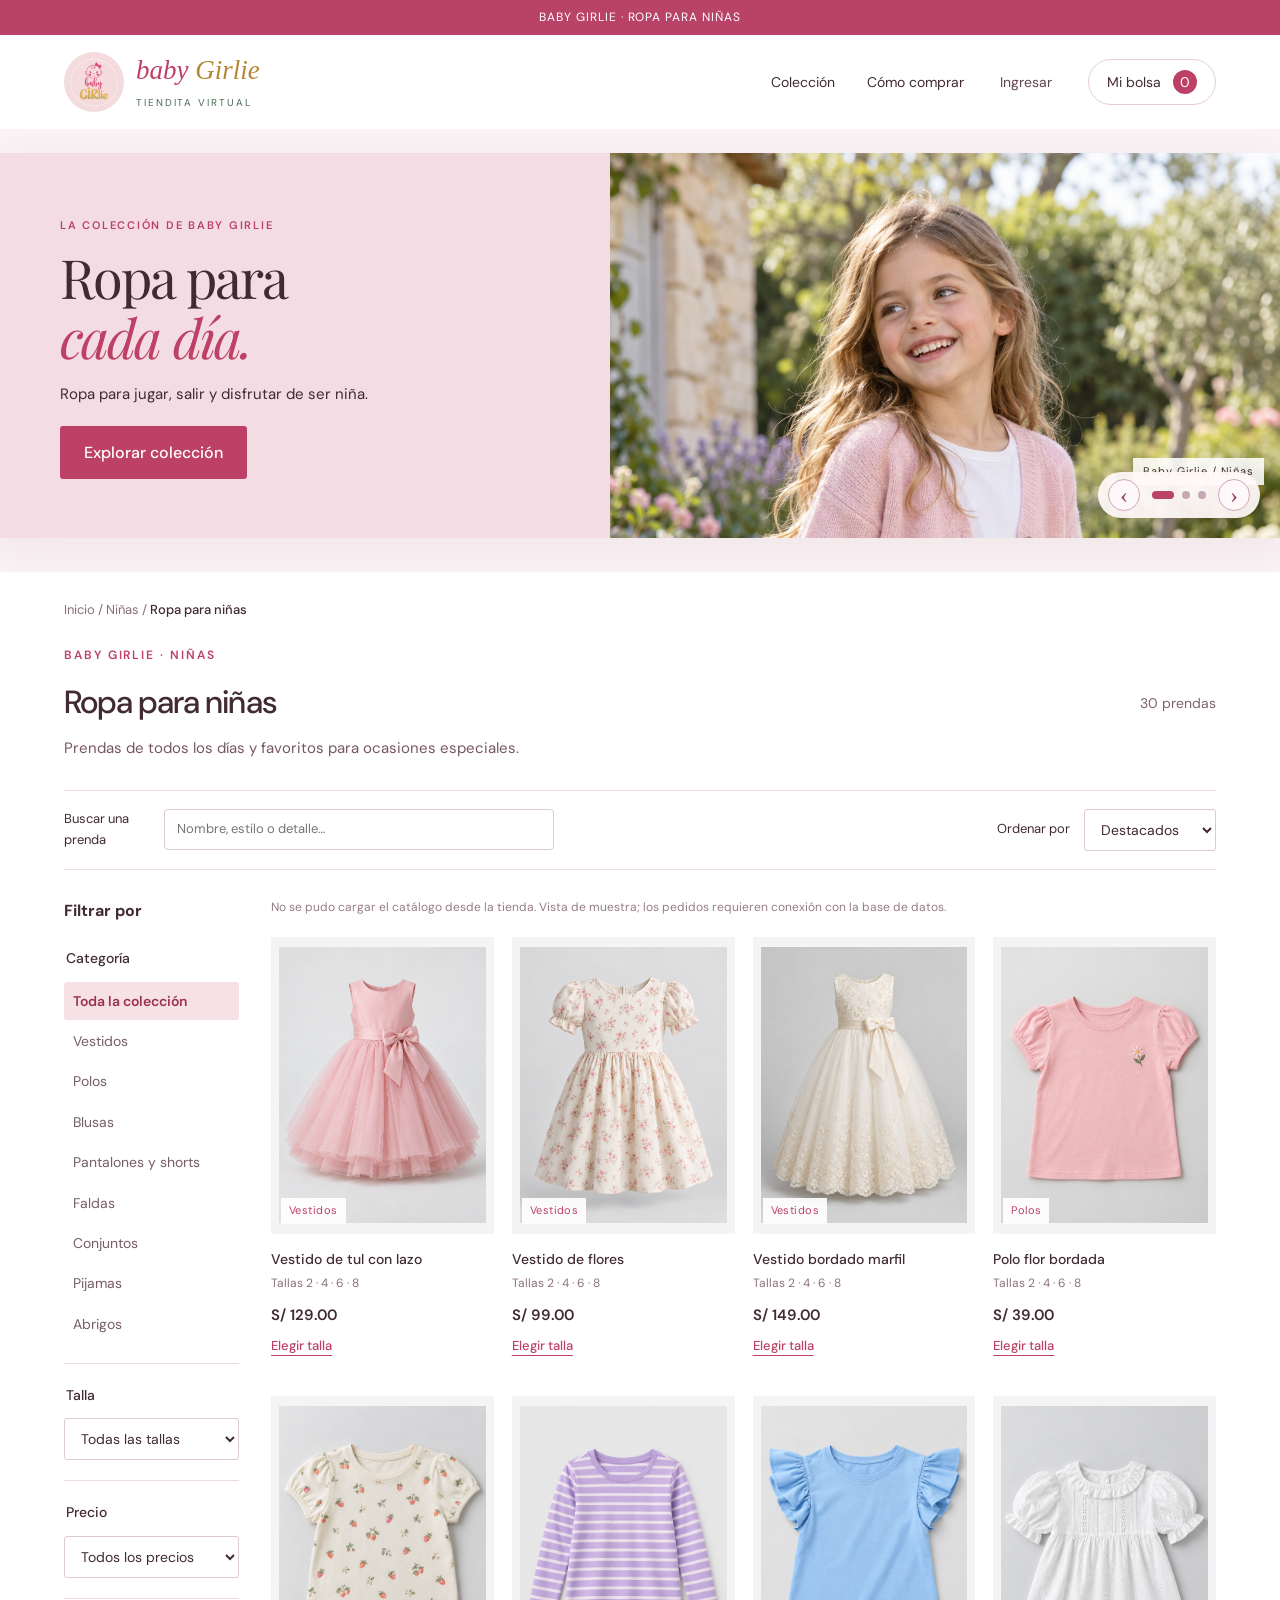
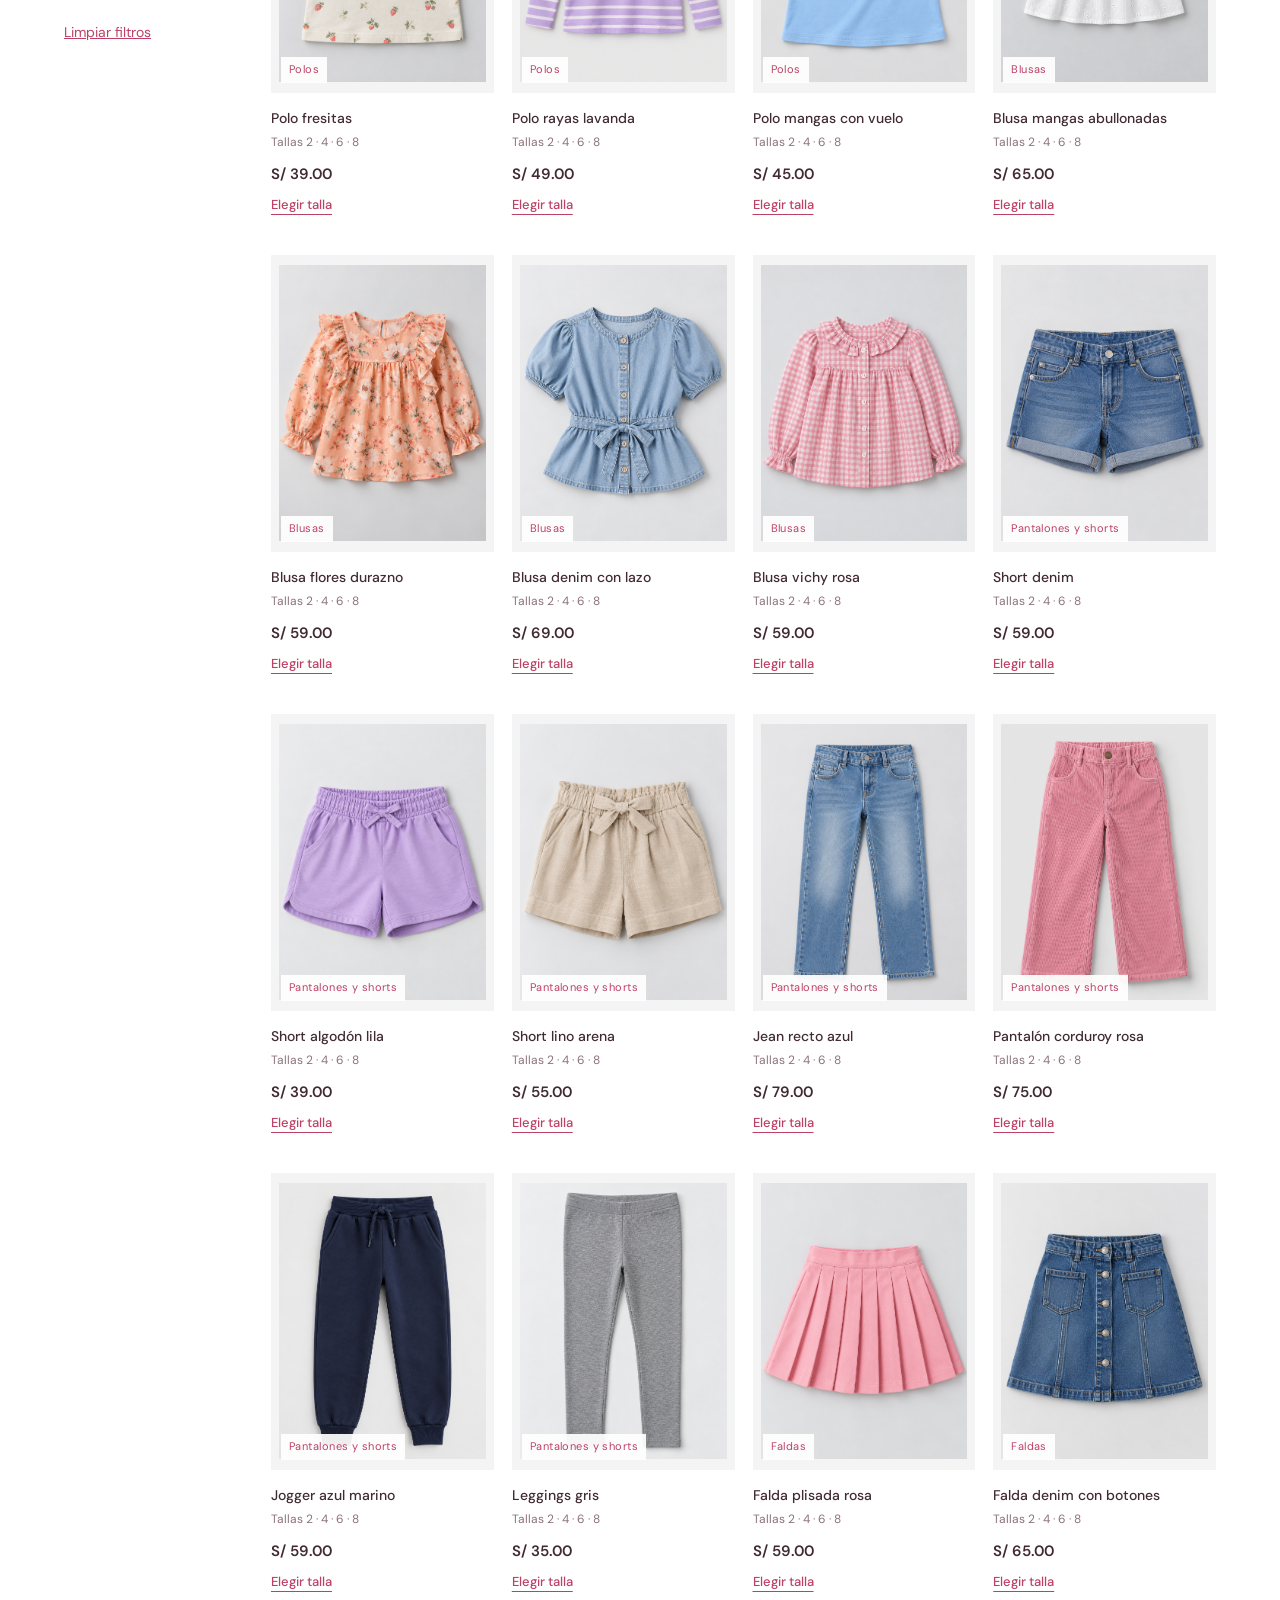
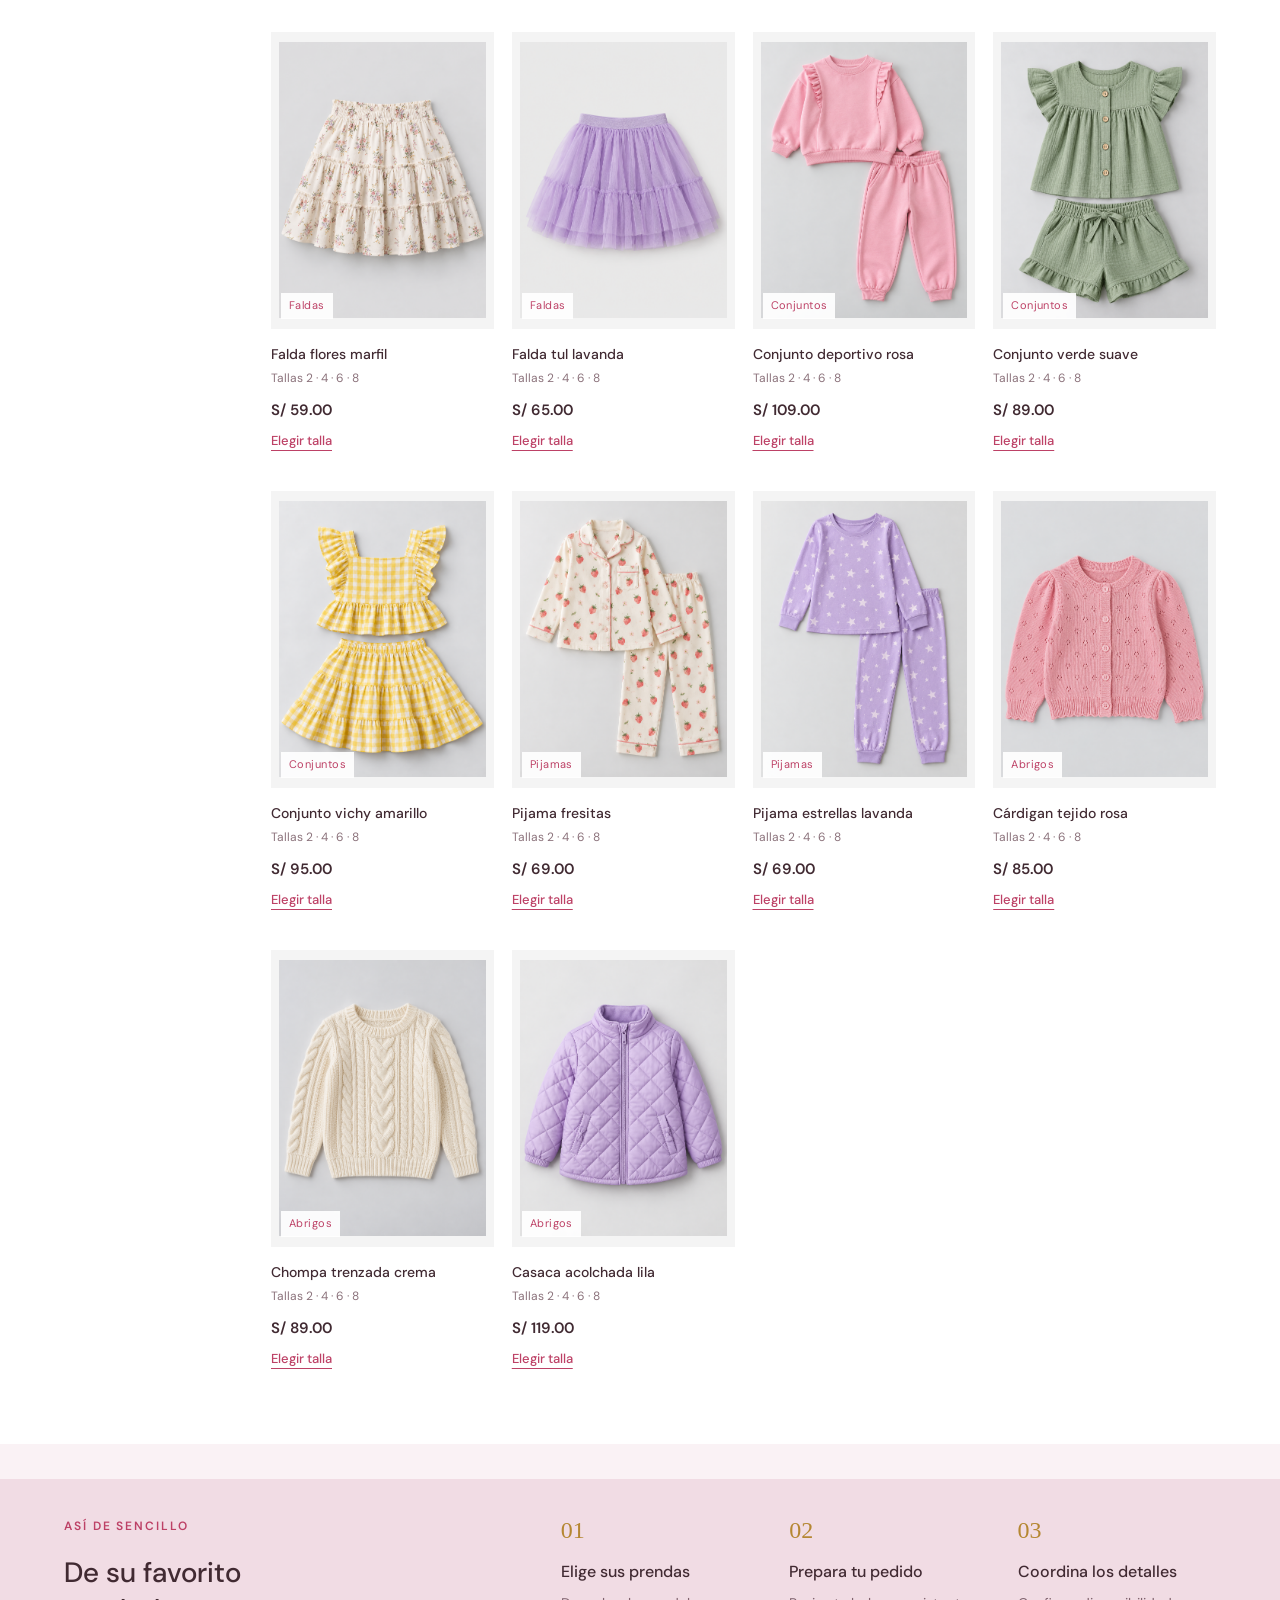
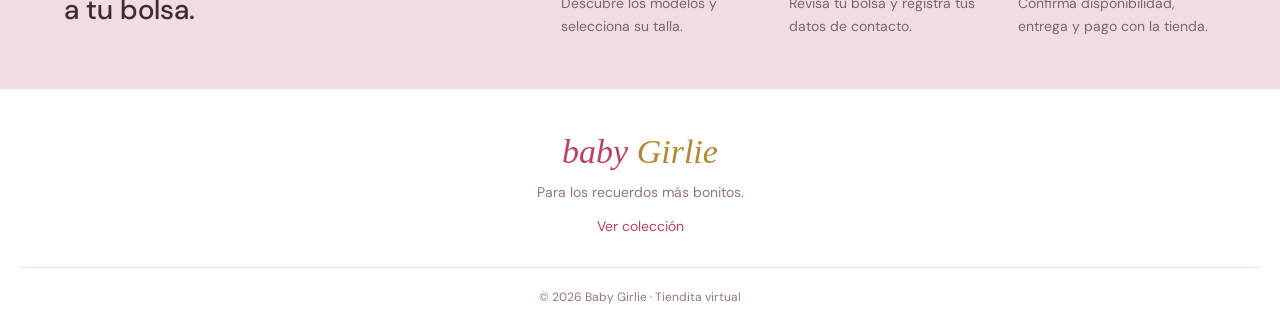
==== wwwroot/index.html @ b00f2d72 "Initial Baby Girlie storefront" ====
<!doctype html>
<html lang="es"><head><meta charset="UTF-8"><meta name="viewport" content="width=device-width, initial-scale=1"><title>Baby Girlie · Ropa y vestidos para niñas</title><meta name="description" content="Descubre el catálogo de ropa para niñas de Baby Girlie. Elige un modelo y talla y prepara tu pedido."><link rel="icon" href="data:image/svg+xml,%3Csvg xmlns='http://www.w3.org/2000/svg' viewBox='0 0 40 40'%3E%3Crect width='40' height='40' rx='20' fill='%23bd4166'/%3E%3Ctext x='20' y='29' text-anchor='middle' font-size='28' fill='white' font-family='Georgia'%3Eb%3C/text%3E%3C/svg%3E"><link rel="stylesheet" href="style.css"><link rel="stylesheet" href="catalog.css"><link rel="stylesheet" href="store.css"><link rel="stylesheet" href="banner-refresh.css"><link rel="stylesheet" href="account.css"></head>
<body><div class="announcement">BABY GIRLIE · ROPA PARA NIÑAS</div><header><a class="brand" href="#"><img src="assets/logo.jpeg" alt="Baby Girlie, tiendita virtual"><span>baby <b>Girlie</b><small>TIENDITA VIRTUAL</small></span></a><nav aria-label="Navegación principal"><a href="#catalogo">Colección</a><a href="#como">Cómo comprar</a><button class="account-button" id="account-button" type="button">Mi cuenta</button><button class="bag" onclick="openCart()">Mi bolsa <span id="count">0</span></button></nav></header>
<main><section class="shop-banner" aria-roledescription="carrusel" aria-label="Colección Baby Girlie"><div><p class="eyebrow" id="banner-eyebrow">LA COLECCIÓN DE BABY GIRLIE</p><h1 id="banner-title">Ropa para<br><em>cada día.</em></h1><p id="banner-description">Ropa para jugar, salir y disfrutar de ser niña.</p><a class="button" href="#catalogo">Explorar colección</a></div><div class="banner-visual"><img id="hero-image" src="assets/banner-girl.png" alt="Niña con cárdigan rosa y jean"><span class="banner-caption" id="banner-caption">Baby Girlie / Niñas</span></div><div class="banner-controls" aria-label="Controles del banner"><button id="banner-prev" type="button" aria-label="Imagen anterior">‹</button><div id="banner-dots" class="banner-dots" aria-label="Elegir imagen"></div><button id="banner-next" type="button" aria-label="Imagen siguiente">›</button></div></section><section id="catalogo" class="catalog"><p class="breadcrumb">Inicio / Niñas / <strong>Ropa para niñas</strong></p><div class="section-heading"><div><p class="eyebrow">BABY GIRLIE · NIÑAS</p><h2>Ropa para niñas</h2><p class="catalog-description">Prendas de todos los días y favoritos para ocasiones especiales.</p></div><span id="result-count"></span></div><div class="catalog-tools"><label class="search-field">Buscar una prenda<input id="catalog-search" type="search" placeholder="Nombre, estilo o detalle…"></label><label>Ordenar por<select id="catalog-sort"><option value="default">Destacados</option><option value="price-asc">Menor precio</option><option value="price-desc">Mayor precio</option><option value="name">Nombre A–Z</option></select></label></div><div class="shop-layout"><aside class="catalog-sidebar"><h3>Filtrar por</h3><fieldset><legend>Categoría</legend><div class="filters" aria-label="Filtrar ropa"><button class="active" data-filter="Todos">Toda la colección</button><button data-filter="Vestidos">Vestidos</button><button data-filter="Polos">Polos</button><button data-filter="Blusas">Blusas</button><button data-filter="Pantalones y shorts">Pantalones y shorts</button><button data-filter="Faldas">Faldas</button><button data-filter="Conjuntos">Conjuntos</button><button data-filter="Pijamas">Pijamas</button><button data-filter="Abrigos">Abrigos</button></div></fieldset><fieldset><legend>Talla</legend><select id="catalog-size" aria-label="Filtrar por talla"><option value="">Todas las tallas</option><option>2</option><option>4</option><option>6</option><option>8</option></select></fieldset><fieldset><legend>Precio</legend><select id="catalog-price" aria-label="Filtrar por precio"><option value="">Todos los precios</option><option value="100">Hasta S/ 100</option><option value="150">Hasta S/ 150</option></select></fieldset><button id="clear-filters" class="clear-filters">Limpiar filtros</button></aside><div><p class="sample-note">Colección de demostración · Fotos, precios y tallas referenciales.</p><div id="products" class="grid"></div></div></div></section><section id="como" class="how"><div><p class="eyebrow">ASÍ DE SENCILLO</p><h2>De su favorito<br>a tu bolsa.</h2></div><ol><li><span>01</span><div><h3>Elige sus prendas</h3><p>Descubre los modelos y selecciona su talla.</p></div></li><li><span>02</span><div><h3>Prepara tu pedido</h3><p>Revisa tu bolsa y registra tus datos de contacto.</p></div></li><li><span>03</span><div><h3>Coordina los detalles</h3><p>Confirma disponibilidad, entrega y pago con la tienda.</p></div></li></ol></section></main>
<footer><div class="footer-brand">baby <em>Girlie</em></div><p>Para los recuerdos más bonitos.</p><a href="#catalogo">Ver colección</a><small>© <span id="year"></span> Baby Girlie · Tiendita virtual</small></footer>
<dialog id="detail"><button class="close" aria-label="Cerrar detalle" onclick="document.getElementById('detail').close()">×</button><div id="detail-content"></div></dialog>
<dialog id="cart"><button class="close" aria-label="Cerrar bolsa" onclick="document.getElementById('cart').close()">×</button><p class="eyebrow">TUS FAVORITOS</p><h2>Mi bolsa</h2><div id="cart-items"></div><div id="checkout"><div class="total"><span>Subtotal</span><strong id="total"></strong></div><p class="muted">Entrega y disponibilidad por confirmar. Productos de muestra.</p><form id="order-form"><label>Tu nombre<input name="name" required maxlength="80" autocomplete="name"></label><label>WhatsApp de contacto<input name="phone" type="tel" required maxlength="25" autocomplete="tel"></label><label>Ciudad o distrito<input name="city" required maxlength="100" autocomplete="address-level2"></label><label>Notas para tu pedido <span class="muted">(opcional)</span><textarea name="notes" rows="2" maxlength="400"></textarea></label><button class="button full" type="submit" id="order-button">Registrar pedido</button></form><p class="payment-note">Pago con tarjeta: próximamente, cuando la tienda habilite su pasarela.</p><div id="order-result" hidden><h3>Resumen de tu pedido</h3><p id="order-status"></p><textarea id="order-text" readonly rows="8" aria-label="Resumen del pedido"></textarea><button class="outline full" id="copy-order">Copiar pedido</button><a id="whatsapp-link" class="button full" target="_blank" rel="noopener" hidden>Enviar por WhatsApp</a></div></div></dialog><dialog id="account" aria-labelledby="account-title"><button class="close" aria-label="Cerrar cuenta" onclick="document.getElementById('account').close()">×</button><p class="eyebrow">BABY GIRLIE</p><h2 id="account-title">Mi cuenta</h2><div id="account-guest"><div class="account-tabs"><button id="login-tab" class="active" type="button">Iniciar sesión</button><button id="register-tab" type="button">Crear cuenta</button></div><form id="account-form"><label>Correo electrónico<input name="email" type="email" required autocomplete="email" maxlength="256" placeholder="tu@correo.com"></label><label>Contraseña<input id="account-password" name="password" type="password" required minlength="8" maxlength="128" autocomplete="current-password"></label><p id="password-tip" class="muted" hidden>Usa al menos 8 caracteres.</p><p id="account-error" class="form-error" role="alert" hidden></p><button id="account-submit" class="button full" type="submit">Iniciar sesión</button></form><p class="muted">Puedes registrarte con Gmail o cualquier correo electrónico.</p></div><div id="account-signed" hidden><p>Sesión iniciada con <strong id="account-email"></strong></p><h3>Mis pedidos</h3><div id="my-orders"></div><button id="logout-button" class="outline full" type="button">Cerrar sesión</button></div></dialog><div id="toast" role="status"></div><script src="app.js"></script></body></html>
---- wwwroot/style.css ----
@import url('https://fonts.googleapis.com/css2?family=DM+Sans:wght@400;500;600;700&family=Playfair+Display:ital,wght@0,400;0,500;0,600;1,400;1,500&display=swap');
:root{--pink:#bd4166;--blush:#f6e2e6;--ink:#412a32;--gold:#b58732;--green:#496a54}*{box-sizing:border-box}html{scroll-behavior:smooth;scroll-padding-top:24px}body{margin:0;color:var(--ink);background:#fffdfd;font:16px/1.6 'DM Sans',sans-serif}button,input,textarea{font:inherit}button,a{touch-action:manipulation}a{color:inherit;text-decoration:none}button{cursor:pointer}button:focus-visible,a:focus-visible{outline:3px solid var(--gold);outline-offset:4px}.announcement{background:var(--pink);color:white;text-align:center;padding:8px;font-size:14px;letter-spacing:.05em}header{max-width:1320px;margin:auto;padding:22px 5%;display:flex;justify-content:space-between;align-items:center}.brand{display:flex;align-items:center;gap:12px;line-height:1}.brand img{width:66px;height:66px;border-radius:50%}.brand span{font:italic 27px Georgia;color:var(--pink)}.brand b{font-weight:400;color:var(--gold)}.brand small{display:block;font:10px 'DM Sans';letter-spacing:.19em;color:var(--green);margin-top:10px}nav{display:flex;align-items:center;gap:32px;font-size:14px}.bag{border:1px solid #e6ced5;background:transparent;border-radius:30px;padding:10px 18px;color:var(--ink)}.bag span{display:inline-grid;place-items:center;background:var(--pink);color:white;border-radius:50%;width:24px;height:24px;margin-left:8px}.hero{max-width:1320px;margin:0 auto;display:grid;grid-template-columns:1fr 1fr;padding:10px 5% 60px;gap:28px}.hero-copy{background:var(--blush);padding:60px 9%;display:flex;flex-direction:column;justify-content:center;border-radius:3px}.eyebrow{font-size:12px;letter-spacing:.16em;font-weight:600;color:var(--pink);margin:0 0 18px}h1,h2,h3,p{margin-top:0}h1,h2{font-family:'Playfair Display',Georgia,serif;font-weight:400}h1{font-size:clamp(42px,4.7vw,68px);line-height:1.12;letter-spacing:-.035em;margin-bottom:24px}h1 em{color:var(--pink);font-weight:400}.hero-copy>p:not(.eyebrow){max-width:310px;color:#765a65;font-size:16px}.button{border:0;background:var(--pink);color:white;display:inline-block;padding:14px 24px;text-align:center;border-radius:3px;font-weight:500}.hero-copy .button{align-self:flex-start;margin-top:12px}.button:hover{background:#a63355}.hero-note{font-size:12px;color:#7a5c62;margin-top:44px}.hero-note span{color:var(--gold);font-size:19px;padding-right:8px}.hero-photo{position:relative;min-height:520px;overflow:hidden;background:#f3edef;border-radius:3px}.hero-photo>img{width:100%;height:100%;object-fit:cover;position:absolute}.hero-photo:after{content:'';position:absolute;inset:40% 0 0;background:linear-gradient(transparent,#30192470);pointer-events:none}.photo-label{position:absolute;bottom:38px;left:36px;font:30px/1.3 'Playfair Display',Georgia;color:white;z-index:1}.collection-tag{position:absolute;top:20px;right:20px;background:#fffffff0;padding:8px 12px;font-size:11px;letter-spacing:.1em}.catalog{max-width:1320px;padding:20px 5% 70px;margin:auto}.section-heading{display:flex;justify-content:space-between;align-items:end;margin-bottom:30px}h2{font-size:40px;line-height:1.2;margin-bottom:0}.section-heading>p{color:#91767f;font-size:14px;text-align:right;margin-bottom:4px}.catalog-bar{display:flex;justify-content:space-between;align-items:center;border-top:1px solid #ecdde2;padding:22px 0 12px}.filters{display:flex;gap:8px;flex-wrap:wrap}.filters button{border:1px solid #ead9df;background:transparent;color:#775e67;border-radius:30px;padding:8px 18px;font-size:14px}.filters .active{background:var(--ink);border-color:var(--ink);color:white}#result-count{font-size:13px;color:#91767f}.sample-note{font-size:12px;color:#836d74;margin-bottom:22px}.grid{display:grid;grid-template-columns:repeat(3,1fr);gap:25px}.product-image{display:block;border:0;padding:0;width:100%;height:360px;position:relative;background:#f2eaed;overflow:hidden}.product-image img{width:100%;height:100%;object-fit:cover;transition:transform .5s}.product-image:hover img{transform:scale(1.045)}.badge{position:absolute;top:15px;left:15px;background:#fffdfdf0;padding:5px 10px;font-size:11px;letter-spacing:.04em}.product-info{display:flex;justify-content:space-between;gap:10px;padding-top:15px}.product-info h3{font:22px 'Playfair Display',Georgia;margin-bottom:5px}.product-info p{font-size:13px;color:#8b727b;margin-bottom:0}.price{white-space:nowrap;font-size:15px;padding-top:4px}.view{padding:9px 0;border:0;background:transparent;color:var(--pink);font-size:14px;text-decoration:underline;text-underline-offset:5px}.how{background:#f9eef1;display:grid;grid-template-columns:1fr 1.5fr;gap:60px;padding:60px max(5%,calc((100vw - 1188px)/2));}.how ol{list-style:none;padding:0;margin:0;display:flex;gap:30px}.how li{flex:1}.how li>span{color:var(--gold);font:24px Georgia;display:block;margin-bottom:15px}.how h3{font-size:16px;font-weight:500;margin-bottom:8px}.how p:not(.eyebrow){font-size:14px;color:#80636e}footer{text-align:center;padding:44px 20px 24px}.footer-brand{font:italic 34px Georgia;color:var(--pink)}.footer-brand em{color:var(--gold)}footer p{font-size:14px;color:#91767f;margin:10px}footer a{font-size:14px;color:var(--pink)}footer small{display:block;border-top:1px solid #eee0e4;padding-top:20px;margin-top:28px;font-size:12px;color:#91767f}dialog{border:0;border-radius:8px;color:var(--ink);padding:32px;width:min(640px,calc(100% - 24px));max-height:90vh;overflow:auto;box-shadow:0 20px 90px #412a3230}dialog::backdrop{background:#321c2880}.close{position:absolute;right:13px;top:10px;border:0;background:#fff;font-size:28px;color:var(--ink);width:40px;height:40px;border-radius:50%;z-index:1}#detail-content{display:grid;grid-template-columns:1fr 1fr;gap:25px;align-items:center}#detail-content img{width:100%;height:340px;object-fit:cover}#detail h2{font-size:30px;margin-bottom:15px}.size-options{display:flex;gap:8px;flex-wrap:wrap;margin:12px 0 22px}.size-options label{cursor:pointer}.size-options input{position:absolute;opacity:0}.size-options span{display:block;padding:8px 12px;border:1px solid #dcc5ce;border-radius:3px}.size-options input:checked+span{background:var(--pink);color:white}.size-options input:focus-visible+span{outline:3px solid var(--gold)}.full{width:100%;margin-top:12px}.muted{font-size:13px;color:#8b717b}.total{display:flex;justify-content:space-between;border-top:1px solid #e7d7dd;padding-top:18px;margin-top:22px}#order-form>label{display:block;font-size:14px;margin-top:14px}input,textarea{border:1px solid #ddc9d1;border-radius:4px;width:100%;padding:10px;background:white;color:var(--ink)}textarea{resize:vertical}.payment-note{padding:12px;background:#faf2f5;font-size:13px;color:#80636e}.cart-row{display:flex;gap:15px;padding:18px 0;border-bottom:1px solid #eee0e4;align-items:center}.cart-row img{width:65px;height:85px;object-fit:cover}.cart-row div{flex:1}.cart-row h3{font-size:16px;margin:0}.cart-row p{font-size:13px;margin:3px 0}.cart-row button{border:1px solid #ddc9d1;background:white;border-radius:3px;padding:4px 10px;color:var(--ink)}.remove{font-size:12px!important;margin-left:10px;border:0!important;text-decoration:underline}.outline{border:1px solid var(--pink);background:white;color:var(--pink);padding:12px;border-radius:3px}#toast{position:fixed;bottom:25px;left:50%;transform:translateX(-50%);background:var(--ink);color:white;padding:12px 22px;border-radius:4px;z-index:10;opacity:0;pointer-events:none;transition:opacity .2s}#toast.visible{opacity:1}[hidden]{display:none!important}
@media(max-width:850px){.hero{gap:16px}.hero-copy{padding:40px 8%}.hero-photo{min-height:440px}.grid{gap:16px}.product-image{height:280px}.how{gap:35px}.how ol{flex-direction:column;gap:16px}.how li{display:flex;gap:20px}.photo-label{font-size:25px;left:24px}.hero-note{margin-top:24px}}@media(max-width:600px){header{padding:16px 5%}.brand img{width:48px;height:48px}.brand span{font-size:23px}.brand small{font-size:8px}.announcement{font-size:12px}nav{gap:10px}nav>a{display:none}.bag{font-size:13px;padding:8px 12px}.hero{grid-template-columns:1fr;padding-bottom:35px;gap:12px}.hero-copy{padding:35px 8%}.hero-copy .eyebrow{font-size:10px}h1{font-size:46px}.hero-note{margin-top:20px}.hero-photo{min-height:390px}.section-heading>p{display:none}h2{font-size:32px}.catalog{padding-bottom:40px}.catalog-bar{align-items:start}#result-count{display:none}.filters button{padding:7px 13px}.grid{grid-template-columns:repeat(2,1fr);gap:22px 14px}.product-image{height:245px}.product-info{display:block}.product-info h3{font-size:20px}.price{display:block;padding-top:7px}.how{grid-template-columns:1fr;gap:25px;padding:35px 6%}.how h2 br{display:none}#detail-content{grid-template-columns:1fr}#detail-content img{height:280px}dialog{padding:24px}.eyebrow{font-size:11px}}@media(prefers-reduced-motion:reduce){html{scroll-behavior:auto}*{transition:none!important}}
---- wwwroot/catalog.css ----
.shop-banner{max-width:1188px;margin:8px auto 28px;display:grid;grid-template-columns:1.3fr 1fr;background:#f6e2e6;position:relative;overflow:hidden;height:330px}.shop-banner>div{padding:40px 55px;z-index:1}.shop-banner h1{font-size:48px;margin-bottom:14px}.shop-banner p:not(.eyebrow){font-size:15px;max-width:340px;margin-bottom:20px}.shop-banner .eyebrow{font-size:11px;margin-bottom:12px}.shop-banner img{width:100%;height:330px;object-fit:cover;object-position:center 38%}.banner-caption{position:absolute;right:20px;bottom:14px;color:white;background:#412a32bb;padding:5px 10px;font-size:12px}.breadcrumb{font-size:13px;color:#896e79;margin-bottom:25px}.breadcrumb strong{font-weight:500;color:var(--ink)}.catalog{padding-top:0}.catalog-description{margin:14px 0 0;color:#816571;font-size:15px}.section-heading{align-items:center}.section-heading #result-count{display:block;font-size:14px;color:#80636e}.catalog-tools{border-block:1px solid #eadce1;display:flex;justify-content:space-between;gap:25px;padding:18px 0;margin-bottom:28px}.catalog-tools label{font-size:13px;display:flex;align-items:center;gap:14px}.search-field{flex:1;max-width:490px}.search-field input{padding:9px 12px}.catalog-tools select,.catalog-sidebar select{padding:10px 12px;font:14px 'DM Sans',sans-serif;border:1px solid #ddc9d1;background:white;color:var(--ink);border-radius:3px}.shop-layout{display:grid;grid-template-columns:190px 1fr;gap:35px}.catalog-sidebar h3{font-size:16px;margin:0 0 24px}.catalog-sidebar fieldset{border:0;border-bottom:1px solid #eadce1;margin:0 0 20px;padding:0 0 20px}.catalog-sidebar legend{font-size:14px;font-weight:600;margin-bottom:12px}.catalog-sidebar .filters{flex-direction:column;gap:2px}.catalog-sidebar .filters button{border:0;border-radius:3px;text-align:left;font-size:14px;padding:8px 10px}.catalog-sidebar .filters .active{background:#f6e2e6;color:#9c3153;font-weight:600}.catalog-sidebar select{width:100%}.clear-filters{background:none;border:0;padding:0;text-decoration:underline;color:var(--pink);font-size:14px}.grid{gap:25px 18px}.product-image{height:330px;background:#f7f4f5}.product-info{display:block}.product-info h3{font:500 16px 'DM Sans',sans-serif;margin-bottom:4px}.product-info .price{display:block;font-size:16px;font-weight:600;margin-top:6px}.badge{color:var(--pink);font-size:12px}.view{font-weight:500}.sample-note{font-size:12px;margin-bottom:18px}.catalog-empty{grid-column:1/-1;padding:50px 20px;background:#faf3f6;text-align:center}.how{padding-top:38px;padding-bottom:38px}.how h2{font-size:32px}.brand img{width:60px;height:60px}
@media(max-width:1000px){.shop-banner{margin-inline:5%;height:310px}.shop-banner>div{padding:32px}.shop-banner img{height:310px}.shop-banner h1{font-size:42px}.shop-layout{grid-template-columns:155px 1fr;gap:20px}.product-image{height:275px}.grid{grid-template-columns:repeat(2,1fr)}}@media(max-width:600px){.shop-banner{grid-template-columns:1.15fr 1fr;height:270px;margin-top:0;margin-bottom:24px}.shop-banner>div{padding:23px 18px}.shop-banner h1{font-size:31px;line-height:1.15}.shop-banner .eyebrow{font-size:9px;letter-spacing:.08em}.shop-banner p:not(.eyebrow){font-size:13px;line-height:1.4}.shop-banner img{height:270px;object-position:48% center}.shop-banner .button{font-size:13px;padding:10px 14px}.banner-caption{display:none}.catalog-description{font-size:14px}.section-heading h2{font-size:30px}.section-heading #result-count{font-size:12px;white-space:nowrap}.catalog-tools{flex-direction:column;gap:12px}.catalog-tools label{justify-content:space-between}.catalog-tools select{flex:1;max-width:230px}.search-field{max-width:none}.search-field input{width:68%}.shop-layout{grid-template-columns:1fr;gap:15px}.catalog-sidebar{display:grid;grid-template-columns:1fr 1fr;gap:10px}.catalog-sidebar h3{display:none}.catalog-sidebar fieldset{padding-bottom:12px;margin-bottom:0}.catalog-sidebar fieldset:first-of-type{grid-column:1/-1}.catalog-sidebar .filters{flex-direction:row;gap:4px;flex-wrap:wrap}.catalog-sidebar .filters button{padding:7px 10px;font-size:13px}.catalog-sidebar legend{margin-bottom:5px}.clear-filters{grid-column:1/-1;text-align:left;margin:3px 0 8px}.product-image{height:260px}.product-info h3{font-size:15px}.how h2{font-size:28px}}@media(max-width:360px){.shop-banner h1{font-size:27px}.product-image{height:210px}}

/* Product-only photography */
.product-image img{object-fit:contain;padding:14px;background:#f4f4f4}.shop-banner img{object-fit:contain;padding:18px;background:#f4f4f4}#detail-content img{object-fit:contain;background:#f4f4f4;padding:12px}
---- wwwroot/store.css ----
.category-nav{display:flex;justify-content:center;gap:30px;border-block:1px solid #f0e2e7;padding:13px 5%;font-size:14px;background:white}.category-nav a:hover{color:var(--pink)}header{padding-block:17px}.announcement{font-size:12px;letter-spacing:.08em}.shop-banner{height:385px;margin-top:25px;margin-bottom:40px;grid-template-columns:1fr 1.1fr;background:#f9e9ed}.shop-banner>div{padding:64px 60px}.shop-banner h1{font-size:54px;line-height:1.12}.shop-banner img{height:385px;object-fit:cover;padding:0;background:#eee;object-position:center 40%}.banner-caption{background:#ffffffde;color:var(--ink);font-size:11px;letter-spacing:.08em}.catalog{max-width:1450px;padding-inline:5%}.shop-layout{grid-template-columns:175px 1fr;gap:32px}.grid{grid-template-columns:repeat(4,minmax(0,1fr));gap:30px 18px}.product-image{height:auto;aspect-ratio:3/4;background:#f4f4f4}.product-image img{padding:8px}.badge{position:absolute;top:auto;bottom:10px;left:10px;background:#ffffffeb;padding:4px 8px;font-size:11px}.product-info h3{font-size:14px;line-height:1.5;font-weight:500}.product-info p{font-size:12px}.product-info .price{font-size:15px;font-weight:600;margin-top:6px}.view{font-size:13px}.section-heading h2{font-family:'DM Sans',sans-serif;font-size:32px;font-weight:500;letter-spacing:-.03em}.catalog-description{max-width:520px}.catalog-sidebar .filters button{padding:8px 9px}.sample-note{margin-bottom:20px;color:#957d87}.how h2{font:500 28px 'DM Sans',sans-serif}.how{margin-top:10px;background:#fbf2f5}.catalog-sidebar legend{font-weight:500}
@media(min-width:1500px){.shop-banner{max-width:1305px}.product-image img{padding:12px}}@media(max-width:1100px){.grid{grid-template-columns:repeat(3,minmax(0,1fr))}.category-nav{gap:20px}.shop-banner>div{padding:50px 35px}.shop-banner h1{font-size:48px}}@media(max-width:800px){.grid{grid-template-columns:repeat(2,minmax(0,1fr))}.category-nav{justify-content:flex-start;overflow-x:auto;white-space:nowrap;gap:22px;font-size:13px}.shop-banner{height:325px}.shop-banner img{height:325px}.shop-banner>div{padding:40px 28px}.shop-banner h1{font-size:40px}}@media(max-width:600px){.shop-banner{height:305px;margin-top:16px;margin-bottom:28px;grid-template-columns:1fr 1fr}.shop-banner img{height:305px;object-position:52% center}.shop-banner>div{padding:35px 18px}.shop-banner h1{font-size:33px}.shop-banner p:not(.eyebrow){font-size:13px}.shop-layout{grid-template-columns:1fr;gap:18px}.catalog-sidebar fieldset:first-of-type{border-bottom:0}.catalog-sidebar .filters{flex-direction:row;flex-wrap:nowrap;overflow-x:auto;padding-bottom:6px}.catalog-sidebar .filters button{white-space:nowrap;border:1px solid #ecdce2;font-size:12px}.catalog-sidebar .filters .active{border-color:#d9b1c0}.grid{gap:25px 13px}.product-info h3{font-size:14px}.product-info .price{font-size:14px}.section-heading h2{font-size:27px}.category-nav{padding-block:10px}.badge{font-size:10px;bottom:7px;left:7px}.catalog-sidebar h3{display:none}.catalog-description{font-size:14px}.how{margin-top:0}}

.shop-banner img{object-position:center top}@media(max-width:600px){.shop-banner img{object-position:center top}}
---- wwwroot/banner-refresh.css ----
body{background:#faf2f5}header{background:#fff;max-width:none;padding-inline:max(5%,calc((100vw - 1290px)/2))}.announcement{background:#b94368;color:#fff}.shop-banner{max-width:1305px;margin:24px auto 34px;background:#f3dce4;box-shadow:0 12px 38px #6e2e4410;position:relative;grid-template-columns:1fr 1.1fr}.shop-banner>div:first-child{position:relative;z-index:1;padding-bottom:76px}.shop-banner>.banner-visual{padding:0;height:100%;min-height:385px;position:relative;overflow:hidden}.shop-banner .banner-visual img{width:100%;height:100%;min-height:385px;display:block;object-fit:cover;object-position:center top;transition:opacity .24s ease;opacity:1}.shop-banner .banner-visual img.is-changing{opacity:.18}.shop-banner>.banner-controls{padding:0;position:absolute;right:20px;left:auto;bottom:20px;display:flex;gap:12px;align-items:center;z-index:2;background:#fff9f9ee;border-radius:30px;padding:7px 10px}.banner-controls>button{border:1px solid #cfa8b6;background:#fff8fa;color:#93425e;width:32px;height:32px;border-radius:50%;font:24px/1 Georgia;display:grid;place-items:center}.banner-controls>button:hover{background:#fff}.banner-dots{display:flex;align-items:center;gap:8px}.banner-dots button{width:8px;height:8px;border-radius:50%;border:0;background:#c6a8b4;padding:0}.banner-dots button.active{width:22px;border-radius:7px;background:#b94368}.banner-controls button:focus-visible{outline:3px solid #b58732;outline-offset:3px}.shop-banner .banner-caption{right:16px;bottom:70px}.catalog{background:#fff;padding-top:28px;padding-bottom:65px;margin-bottom:35px}.how{background:#f1dce4;margin-top:0}footer{background:#fff}.catalog-description{color:#755763}
@media(max-width:1100px){.shop-banner{margin-inline:5%}.banner-visual,.shop-banner .banner-visual img{min-height:325px}.banner-controls{left:30px}}@media(max-width:600px){.shop-banner{margin:14px 4% 26px;min-height:315px;height:auto;grid-template-columns:1fr 1fr}.shop-banner>div:first-child{padding:25px 16px 68px}.shop-banner h1{font-size:31px}.shop-banner p:not(.eyebrow){font-size:13px}.banner-visual,.shop-banner .banner-visual img{min-height:315px;height:100%}.shop-banner .banner-visual img{object-position:center top}.shop-banner .banner-caption{display:none}.banner-controls{left:16px;bottom:16px;gap:9px}.banner-controls>button{width:28px;height:28px;font-size:20px}.banner-dots{gap:6px}.catalog{padding-top:24px;margin-bottom:20px}}@media(max-width:390px){.shop-banner h1{font-size:27px}.shop-banner .button{font-size:12px;padding:9px 11px}}@media(prefers-reduced-motion:reduce){.shop-banner .banner-visual img{transition:none}}
---- wwwroot/account.css ----
.account-button{border:0;background:transparent;color:#614552;padding:8px 4px;font-size:14px}.account-button:hover{color:var(--pink)}#account{max-width:470px}#account h2{margin:0 0 22px;font-size:32px}.account-tabs{display:flex;border-bottom:1px solid #ebdbe2;margin-bottom:22px;gap:20px}.account-tabs button{background:none;border:0;border-bottom:2px solid transparent;padding:10px 0;font-size:14px;color:#846874}.account-tabs button.active{color:var(--pink);border-color:var(--pink);font-weight:600}#account-form label{display:block;margin:15px 0;font-size:14px}#account-form input{display:block;margin-top:6px}.form-error{color:#9c2648;background:#fff1f4;padding:10px;font-size:14px}.account-order{border:1px solid #eddce2;padding:13px;margin:10px 0;border-radius:4px}.account-order p{margin:5px 0 0;font-size:13px;color:#7f626e}.account-order strong{color:var(--pink)}#my-orders{max-height:330px;overflow:auto}#account-signed h3{font-weight:600;font-size:16px;margin-top:22px}@media(max-width:600px){header nav{gap:10px}.account-button{font-size:13px}.brand span{font-size:20px}.bag{padding:7px 9px}}
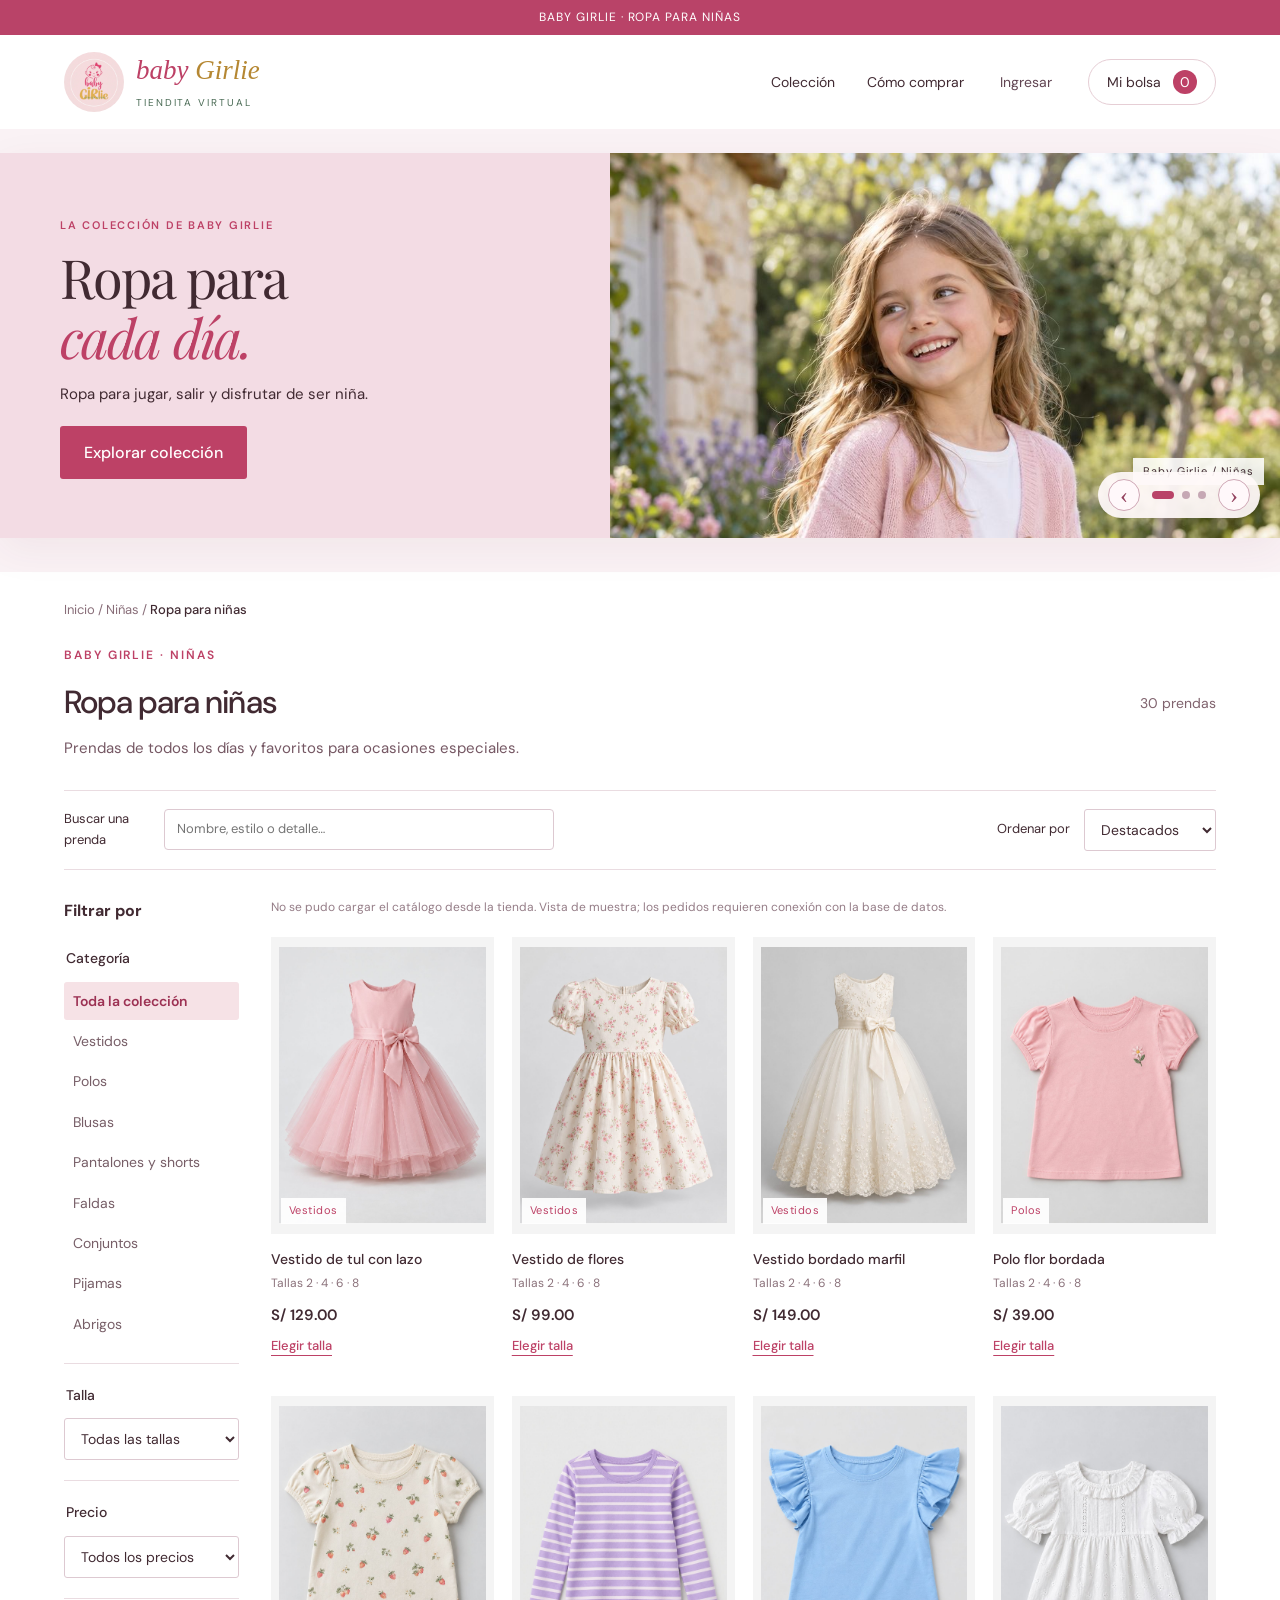
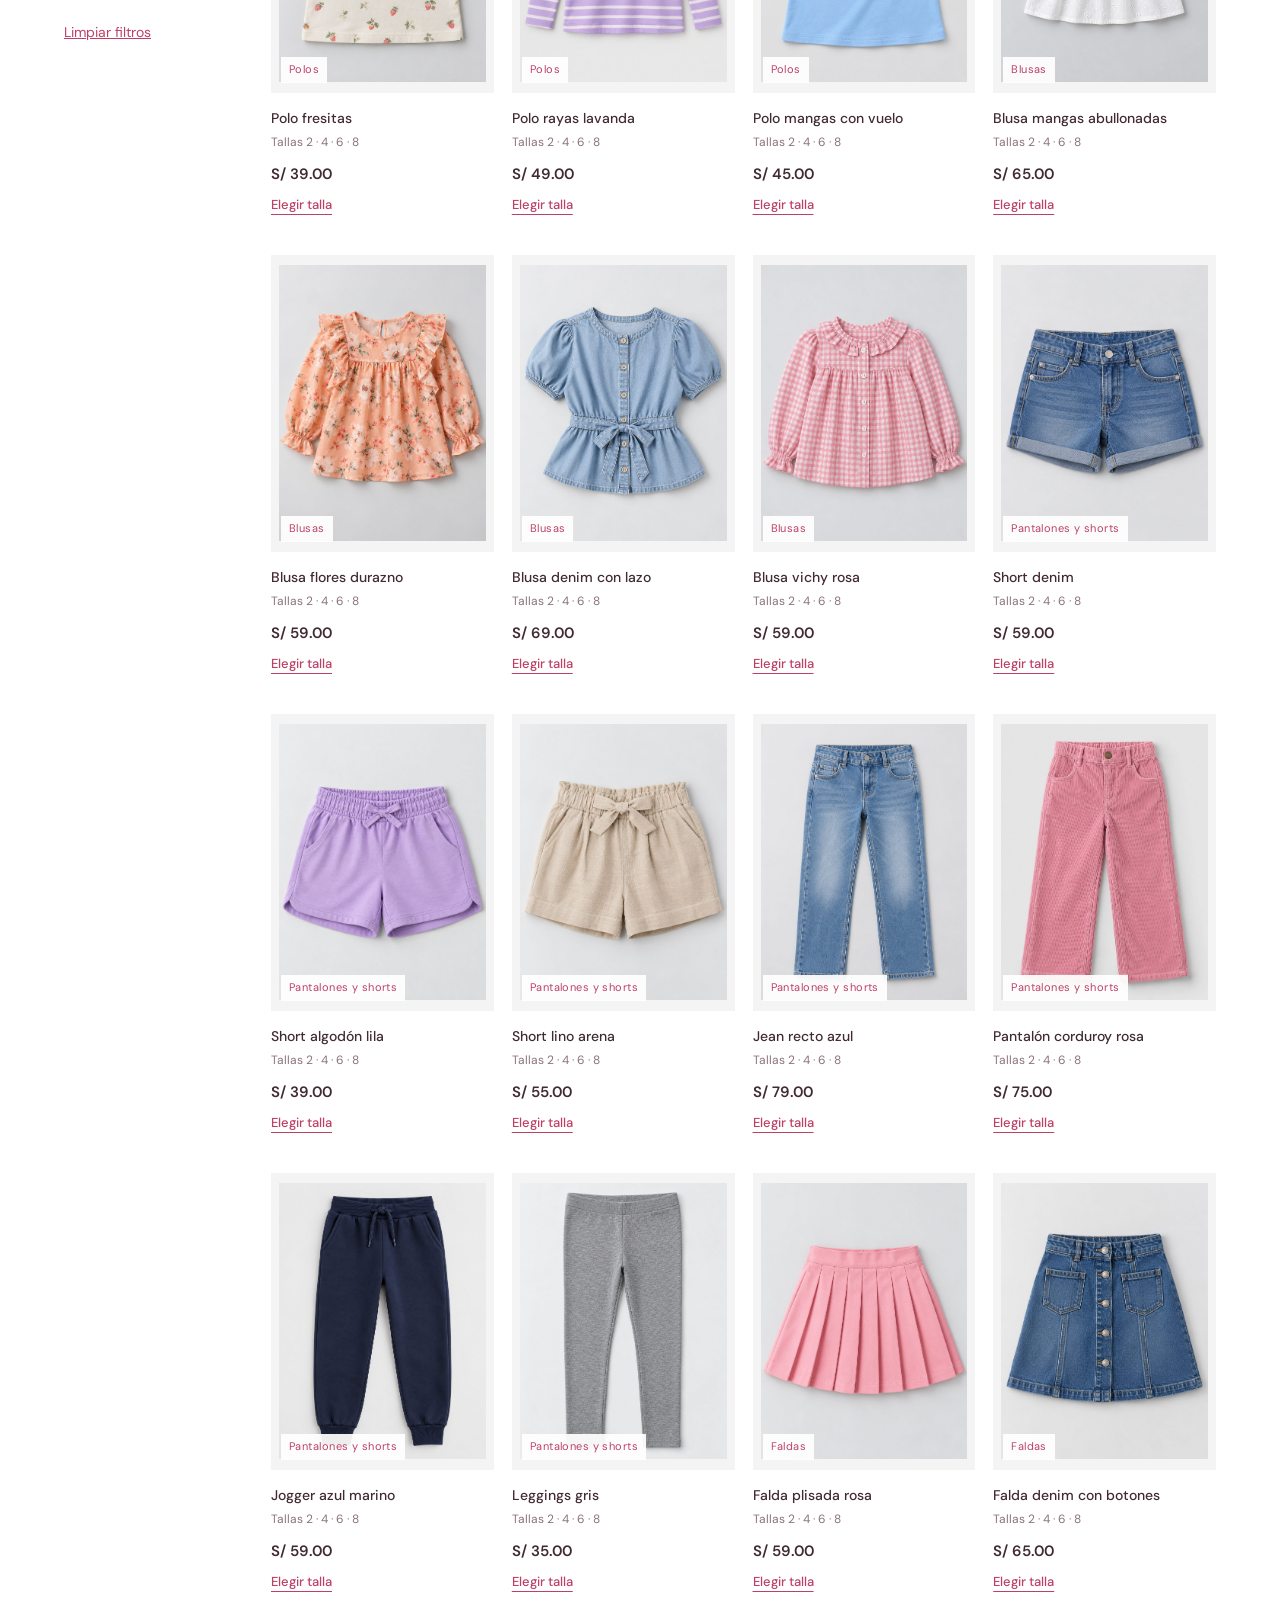
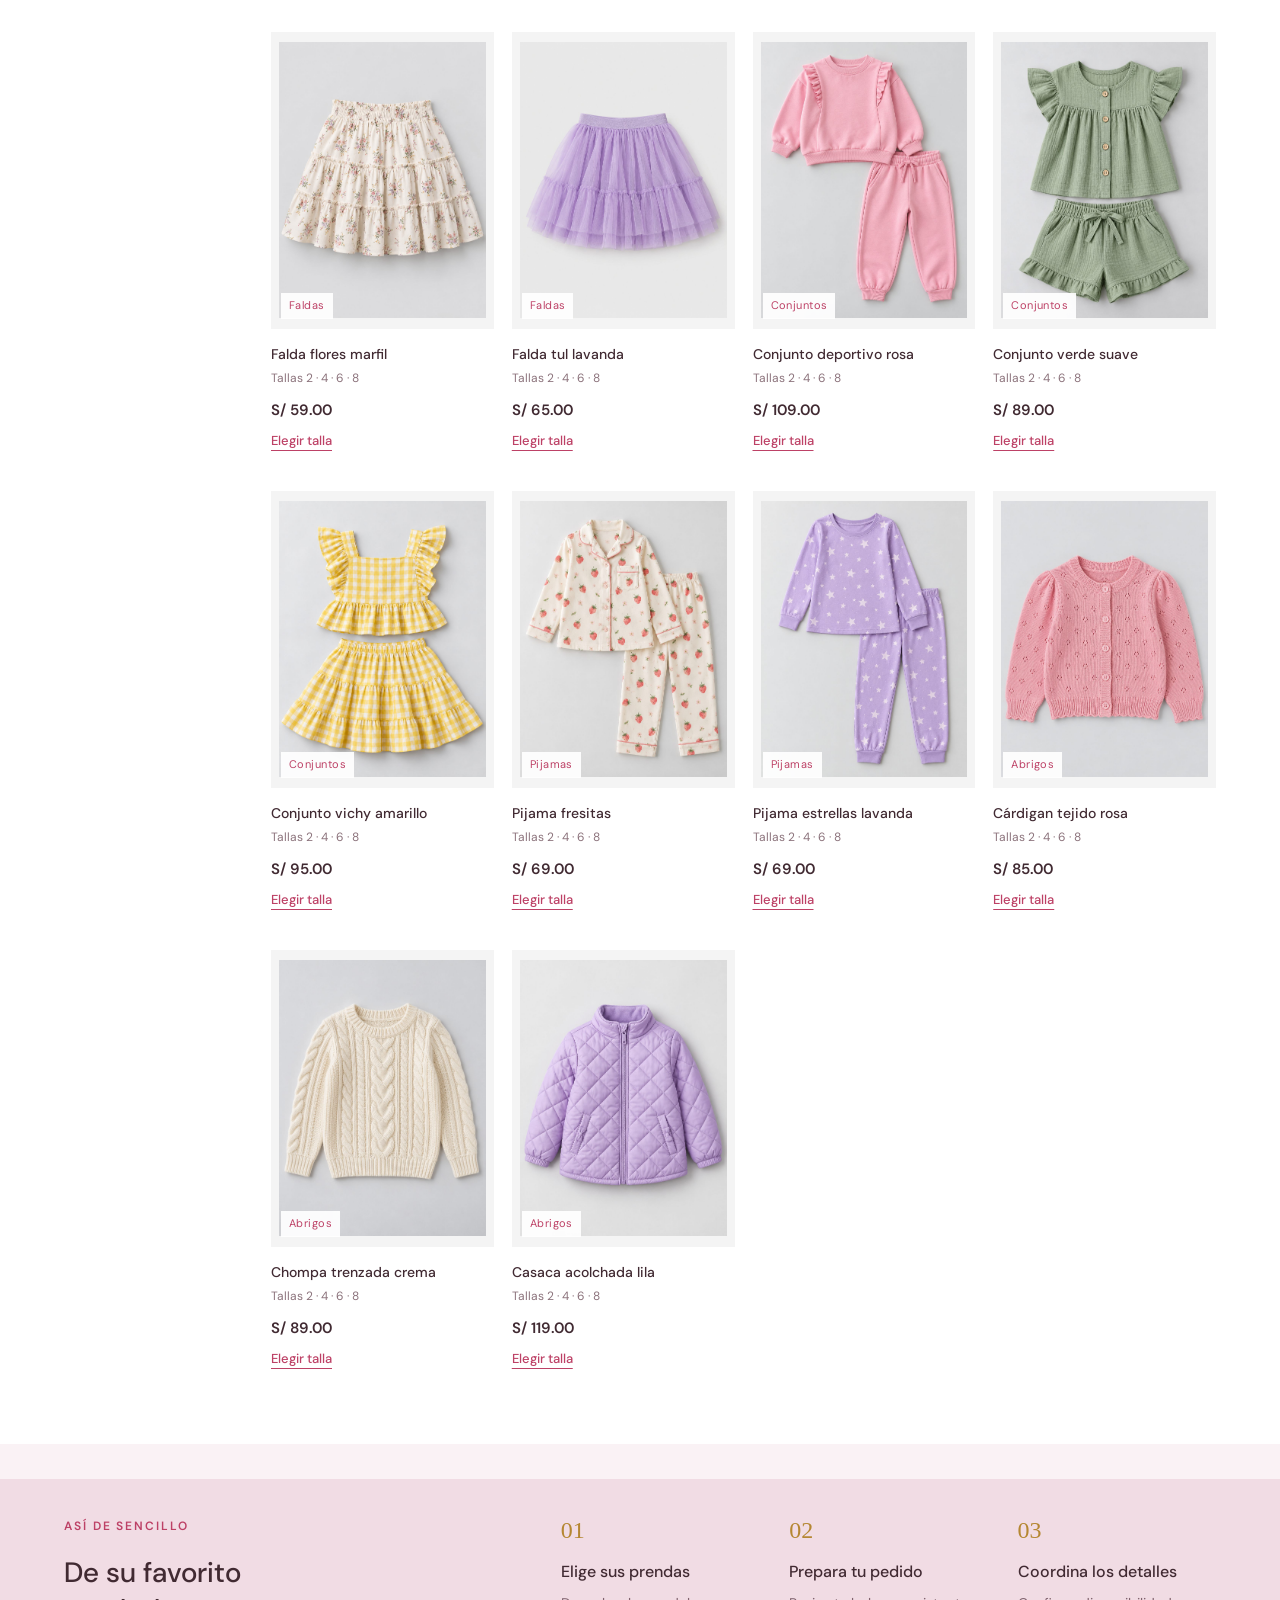
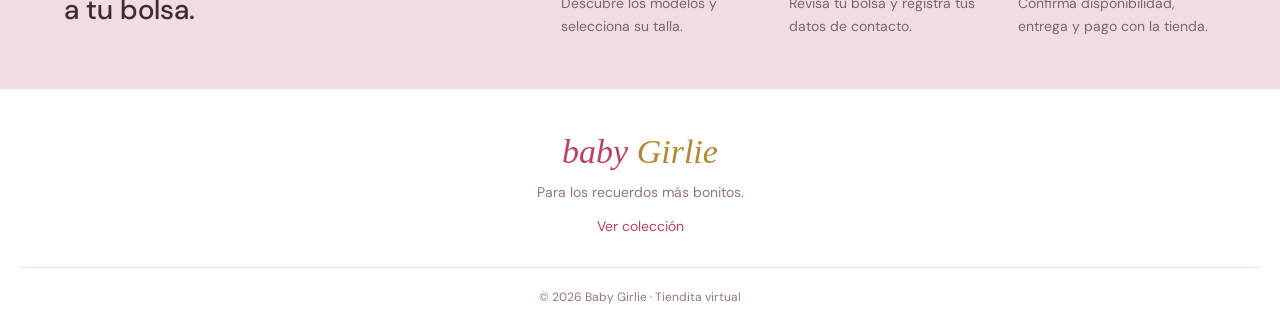
==== commit 63e7f97d: "Optimize catalog images and mobile layout" ====
--- a/wwwroot/index.html
+++ b/wwwroot/index.html
@@ -1,7 +1,7 @@
 <!doctype html>
-<html lang="es"><head><meta charset="UTF-8"><meta name="viewport" content="width=device-width, initial-scale=1"><title>Baby Girlie · Ropa y vestidos para niñas</title><meta name="description" content="Descubre el catálogo de ropa para niñas de Baby Girlie. Elige un modelo y talla y prepara tu pedido."><link rel="icon" href="data:image/svg+xml,%3Csvg xmlns='http://www.w3.org/2000/svg' viewBox='0 0 40 40'%3E%3Crect width='40' height='40' rx='20' fill='%23bd4166'/%3E%3Ctext x='20' y='29' text-anchor='middle' font-size='28' fill='white' font-family='Georgia'%3Eb%3C/text%3E%3C/svg%3E"><link rel="stylesheet" href="style.css"><link rel="stylesheet" href="catalog.css"><link rel="stylesheet" href="store.css"><link rel="stylesheet" href="banner-refresh.css"><link rel="stylesheet" href="account.css"></head>
+<html lang="es"><head><meta charset="UTF-8"><meta name="viewport" content="width=device-width, initial-scale=1"><title>Baby Girlie · Ropa y vestidos para niñas</title><meta name="description" content="Descubre el catálogo de ropa para niñas de Baby Girlie. Elige un modelo y talla y prepara tu pedido."><link rel="icon" href="data:image/svg+xml,%3Csvg xmlns='http://www.w3.org/2000/svg' viewBox='0 0 40 40'%3E%3Crect width='40' height='40' rx='20' fill='%23bd4166'/%3E%3Ctext x='20' y='29' text-anchor='middle' font-size='28' fill='white' font-family='Georgia'%3Eb%3C/text%3E%3C/svg%3E"><link rel="stylesheet" href="style.css"><link rel="stylesheet" href="catalog.css"><link rel="stylesheet" href="store.css"><link rel="stylesheet" href="banner-refresh.css?v=2"><link rel="stylesheet" href="account.css"></head>
 <body><div class="announcement">BABY GIRLIE · ROPA PARA NIÑAS</div><header><a class="brand" href="#"><img src="assets/logo.jpeg" alt="Baby Girlie, tiendita virtual"><span>baby <b>Girlie</b><small>TIENDITA VIRTUAL</small></span></a><nav aria-label="Navegación principal"><a href="#catalogo">Colección</a><a href="#como">Cómo comprar</a><button class="account-button" id="account-button" type="button">Mi cuenta</button><button class="bag" onclick="openCart()">Mi bolsa <span id="count">0</span></button></nav></header>
-<main><section class="shop-banner" aria-roledescription="carrusel" aria-label="Colección Baby Girlie"><div><p class="eyebrow" id="banner-eyebrow">LA COLECCIÓN DE BABY GIRLIE</p><h1 id="banner-title">Ropa para<br><em>cada día.</em></h1><p id="banner-description">Ropa para jugar, salir y disfrutar de ser niña.</p><a class="button" href="#catalogo">Explorar colección</a></div><div class="banner-visual"><img id="hero-image" src="assets/banner-girl.png" alt="Niña con cárdigan rosa y jean"><span class="banner-caption" id="banner-caption">Baby Girlie / Niñas</span></div><div class="banner-controls" aria-label="Controles del banner"><button id="banner-prev" type="button" aria-label="Imagen anterior">‹</button><div id="banner-dots" class="banner-dots" aria-label="Elegir imagen"></div><button id="banner-next" type="button" aria-label="Imagen siguiente">›</button></div></section><section id="catalogo" class="catalog"><p class="breadcrumb">Inicio / Niñas / <strong>Ropa para niñas</strong></p><div class="section-heading"><div><p class="eyebrow">BABY GIRLIE · NIÑAS</p><h2>Ropa para niñas</h2><p class="catalog-description">Prendas de todos los días y favoritos para ocasiones especiales.</p></div><span id="result-count"></span></div><div class="catalog-tools"><label class="search-field">Buscar una prenda<input id="catalog-search" type="search" placeholder="Nombre, estilo o detalle…"></label><label>Ordenar por<select id="catalog-sort"><option value="default">Destacados</option><option value="price-asc">Menor precio</option><option value="price-desc">Mayor precio</option><option value="name">Nombre A–Z</option></select></label></div><div class="shop-layout"><aside class="catalog-sidebar"><h3>Filtrar por</h3><fieldset><legend>Categoría</legend><div class="filters" aria-label="Filtrar ropa"><button class="active" data-filter="Todos">Toda la colección</button><button data-filter="Vestidos">Vestidos</button><button data-filter="Polos">Polos</button><button data-filter="Blusas">Blusas</button><button data-filter="Pantalones y shorts">Pantalones y shorts</button><button data-filter="Faldas">Faldas</button><button data-filter="Conjuntos">Conjuntos</button><button data-filter="Pijamas">Pijamas</button><button data-filter="Abrigos">Abrigos</button></div></fieldset><fieldset><legend>Talla</legend><select id="catalog-size" aria-label="Filtrar por talla"><option value="">Todas las tallas</option><option>2</option><option>4</option><option>6</option><option>8</option></select></fieldset><fieldset><legend>Precio</legend><select id="catalog-price" aria-label="Filtrar por precio"><option value="">Todos los precios</option><option value="100">Hasta S/ 100</option><option value="150">Hasta S/ 150</option></select></fieldset><button id="clear-filters" class="clear-filters">Limpiar filtros</button></aside><div><p class="sample-note">Colección de demostración · Fotos, precios y tallas referenciales.</p><div id="products" class="grid"></div></div></div></section><section id="como" class="how"><div><p class="eyebrow">ASÍ DE SENCILLO</p><h2>De su favorito<br>a tu bolsa.</h2></div><ol><li><span>01</span><div><h3>Elige sus prendas</h3><p>Descubre los modelos y selecciona su talla.</p></div></li><li><span>02</span><div><h3>Prepara tu pedido</h3><p>Revisa tu bolsa y registra tus datos de contacto.</p></div></li><li><span>03</span><div><h3>Coordina los detalles</h3><p>Confirma disponibilidad, entrega y pago con la tienda.</p></div></li></ol></section></main>
+<main><section class="shop-banner" aria-roledescription="carrusel" aria-label="Colección Baby Girlie"><div><p class="eyebrow" id="banner-eyebrow">LA COLECCIÓN DE BABY GIRLIE</p><h1 id="banner-title">Ropa para<br><em>cada día.</em></h1><p id="banner-description">Ropa para jugar, salir y disfrutar de ser niña.</p><a class="button" href="#catalogo">Explorar colección</a></div><div class="banner-visual"><img id="hero-image" src="assets/banner-girl.jpg" alt="Niña con cárdigan rosa y jean"><span class="banner-caption" id="banner-caption">Baby Girlie / Niñas</span></div><div class="banner-controls" aria-label="Controles del banner"><button id="banner-prev" type="button" aria-label="Imagen anterior">‹</button><div id="banner-dots" class="banner-dots" aria-label="Elegir imagen"></div><button id="banner-next" type="button" aria-label="Imagen siguiente">›</button></div></section><section id="catalogo" class="catalog"><p class="breadcrumb">Inicio / Niñas / <strong>Ropa para niñas</strong></p><div class="section-heading"><div><p class="eyebrow">BABY GIRLIE · NIÑAS</p><h2>Ropa para niñas</h2><p class="catalog-description">Prendas de todos los días y favoritos para ocasiones especiales.</p></div><span id="result-count"></span></div><div class="catalog-tools"><label class="search-field">Buscar una prenda<input id="catalog-search" type="search" placeholder="Nombre, estilo o detalle…"></label><label>Ordenar por<select id="catalog-sort"><option value="default">Destacados</option><option value="price-asc">Menor precio</option><option value="price-desc">Mayor precio</option><option value="name">Nombre A–Z</option></select></label></div><div class="shop-layout"><aside class="catalog-sidebar"><h3>Filtrar por</h3><fieldset><legend>Categoría</legend><div class="filters" aria-label="Filtrar ropa"><button class="active" data-filter="Todos">Toda la colección</button><button data-filter="Vestidos">Vestidos</button><button data-filter="Polos">Polos</button><button data-filter="Blusas">Blusas</button><button data-filter="Pantalones y shorts">Pantalones y shorts</button><button data-filter="Faldas">Faldas</button><button data-filter="Conjuntos">Conjuntos</button><button data-filter="Pijamas">Pijamas</button><button data-filter="Abrigos">Abrigos</button></div></fieldset><fieldset><legend>Talla</legend><select id="catalog-size" aria-label="Filtrar por talla"><option value="">Todas las tallas</option><option>2</option><option>4</option><option>6</option><option>8</option></select></fieldset><fieldset><legend>Precio</legend><select id="catalog-price" aria-label="Filtrar por precio"><option value="">Todos los precios</option><option value="100">Hasta S/ 100</option><option value="150">Hasta S/ 150</option></select></fieldset><button id="clear-filters" class="clear-filters">Limpiar filtros</button></aside><div><p class="sample-note">Colección de demostración · Fotos, precios y tallas referenciales.</p><div id="products" class="grid"></div></div></div></section><section id="como" class="how"><div><p class="eyebrow">ASÍ DE SENCILLO</p><h2>De su favorito<br>a tu bolsa.</h2></div><ol><li><span>01</span><div><h3>Elige sus prendas</h3><p>Descubre los modelos y selecciona su talla.</p></div></li><li><span>02</span><div><h3>Prepara tu pedido</h3><p>Revisa tu bolsa y registra tus datos de contacto.</p></div></li><li><span>03</span><div><h3>Coordina los detalles</h3><p>Confirma disponibilidad, entrega y pago con la tienda.</p></div></li></ol></section></main>
 <footer><div class="footer-brand">baby <em>Girlie</em></div><p>Para los recuerdos más bonitos.</p><a href="#catalogo">Ver colección</a><small>© <span id="year"></span> Baby Girlie · Tiendita virtual</small></footer>
 <dialog id="detail"><button class="close" aria-label="Cerrar detalle" onclick="document.getElementById('detail').close()">×</button><div id="detail-content"></div></dialog>
 <dialog id="cart"><button class="close" aria-label="Cerrar bolsa" onclick="document.getElementById('cart').close()">×</button><p class="eyebrow">TUS FAVORITOS</p><h2>Mi bolsa</h2><div id="cart-items"></div><div id="checkout"><div class="total"><span>Subtotal</span><strong id="total"></strong></div><p class="muted">Entrega y disponibilidad por confirmar. Productos de muestra.</p><form id="order-form"><label>Tu nombre<input name="name" required maxlength="80" autocomplete="name"></label><label>WhatsApp de contacto<input name="phone" type="tel" required maxlength="25" autocomplete="tel"></label><label>Ciudad o distrito<input name="city" required maxlength="100" autocomplete="address-level2"></label><label>Notas para tu pedido <span class="muted">(opcional)</span><textarea name="notes" rows="2" maxlength="400"></textarea></label><button class="button full" type="submit" id="order-button">Registrar pedido</button></form><p class="payment-note">Pago con tarjeta: próximamente, cuando la tienda habilite su pasarela.</p><div id="order-result" hidden><h3>Resumen de tu pedido</h3><p id="order-status"></p><textarea id="order-text" readonly rows="8" aria-label="Resumen del pedido"></textarea><button class="outline full" id="copy-order">Copiar pedido</button><a id="whatsapp-link" class="button full" target="_blank" rel="noopener" hidden>Enviar por WhatsApp</a></div></div></dialog><dialog id="account" aria-labelledby="account-title"><button class="close" aria-label="Cerrar cuenta" onclick="document.getElementById('account').close()">×</button><p class="eyebrow">BABY GIRLIE</p><h2 id="account-title">Mi cuenta</h2><div id="account-guest"><div class="account-tabs"><button id="login-tab" class="active" type="button">Iniciar sesión</button><button id="register-tab" type="button">Crear cuenta</button></div><form id="account-form"><label>Correo electrónico<input name="email" type="email" required autocomplete="email" maxlength="256" placeholder="tu@correo.com"></label><label>Contraseña<input id="account-password" name="password" type="password" required minlength="8" maxlength="128" autocomplete="current-password"></label><p id="password-tip" class="muted" hidden>Usa al menos 8 caracteres.</p><p id="account-error" class="form-error" role="alert" hidden></p><button id="account-submit" class="button full" type="submit">Iniciar sesión</button></form><p class="muted">Puedes registrarte con Gmail o cualquier correo electrónico.</p></div><div id="account-signed" hidden><p>Sesión iniciada con <strong id="account-email"></strong></p><h3>Mis pedidos</h3><div id="my-orders"></div><button id="logout-button" class="outline full" type="button">Cerrar sesión</button></div></dialog><div id="toast" role="status"></div><script src="app.js"></script></body></html>
--- a/wwwroot/banner-refresh.css
+++ b/wwwroot/banner-refresh.css
@@ -1,2 +1,3 @@
 body{background:#faf2f5}header{background:#fff;max-width:none;padding-inline:max(5%,calc((100vw - 1290px)/2))}.announcement{background:#b94368;color:#fff}.shop-banner{max-width:1305px;margin:24px auto 34px;background:#f3dce4;box-shadow:0 12px 38px #6e2e4410;position:relative;grid-template-columns:1fr 1.1fr}.shop-banner>div:first-child{position:relative;z-index:1;padding-bottom:76px}.shop-banner>.banner-visual{padding:0;height:100%;min-height:385px;position:relative;overflow:hidden}.shop-banner .banner-visual img{width:100%;height:100%;min-height:385px;display:block;object-fit:cover;object-position:center top;transition:opacity .24s ease;opacity:1}.shop-banner .banner-visual img.is-changing{opacity:.18}.shop-banner>.banner-controls{padding:0;position:absolute;right:20px;left:auto;bottom:20px;display:flex;gap:12px;align-items:center;z-index:2;background:#fff9f9ee;border-radius:30px;padding:7px 10px}.banner-controls>button{border:1px solid #cfa8b6;background:#fff8fa;color:#93425e;width:32px;height:32px;border-radius:50%;font:24px/1 Georgia;display:grid;place-items:center}.banner-controls>button:hover{background:#fff}.banner-dots{display:flex;align-items:center;gap:8px}.banner-dots button{width:8px;height:8px;border-radius:50%;border:0;background:#c6a8b4;padding:0}.banner-dots button.active{width:22px;border-radius:7px;background:#b94368}.banner-controls button:focus-visible{outline:3px solid #b58732;outline-offset:3px}.shop-banner .banner-caption{right:16px;bottom:70px}.catalog{background:#fff;padding-top:28px;padding-bottom:65px;margin-bottom:35px}.how{background:#f1dce4;margin-top:0}footer{background:#fff}.catalog-description{color:#755763}
 @media(max-width:1100px){.shop-banner{margin-inline:5%}.banner-visual,.shop-banner .banner-visual img{min-height:325px}.banner-controls{left:30px}}@media(max-width:600px){.shop-banner{margin:14px 4% 26px;min-height:315px;height:auto;grid-template-columns:1fr 1fr}.shop-banner>div:first-child{padding:25px 16px 68px}.shop-banner h1{font-size:31px}.shop-banner p:not(.eyebrow){font-size:13px}.banner-visual,.shop-banner .banner-visual img{min-height:315px;height:100%}.shop-banner .banner-visual img{object-position:center top}.shop-banner .banner-caption{display:none}.banner-controls{left:16px;bottom:16px;gap:9px}.banner-controls>button{width:28px;height:28px;font-size:20px}.banner-dots{gap:6px}.catalog{padding-top:24px;margin-bottom:20px}}@media(max-width:390px){.shop-banner h1{font-size:27px}.shop-banner .button{font-size:12px;padding:9px 11px}}@media(prefers-reduced-motion:reduce){.shop-banner .banner-visual img{transition:none}}
+@media(max-width:600px){.shop-layout{grid-template-columns:minmax(0,1fr)}.shop-layout>div,.catalog-sidebar,.catalog-sidebar fieldset{min-width:0}.catalog-sidebar{grid-template-columns:repeat(2,minmax(0,1fr))}.catalog-sidebar .filters{max-width:100%;min-width:0}.grid{grid-template-columns:repeat(2,minmax(0,1fr))}}
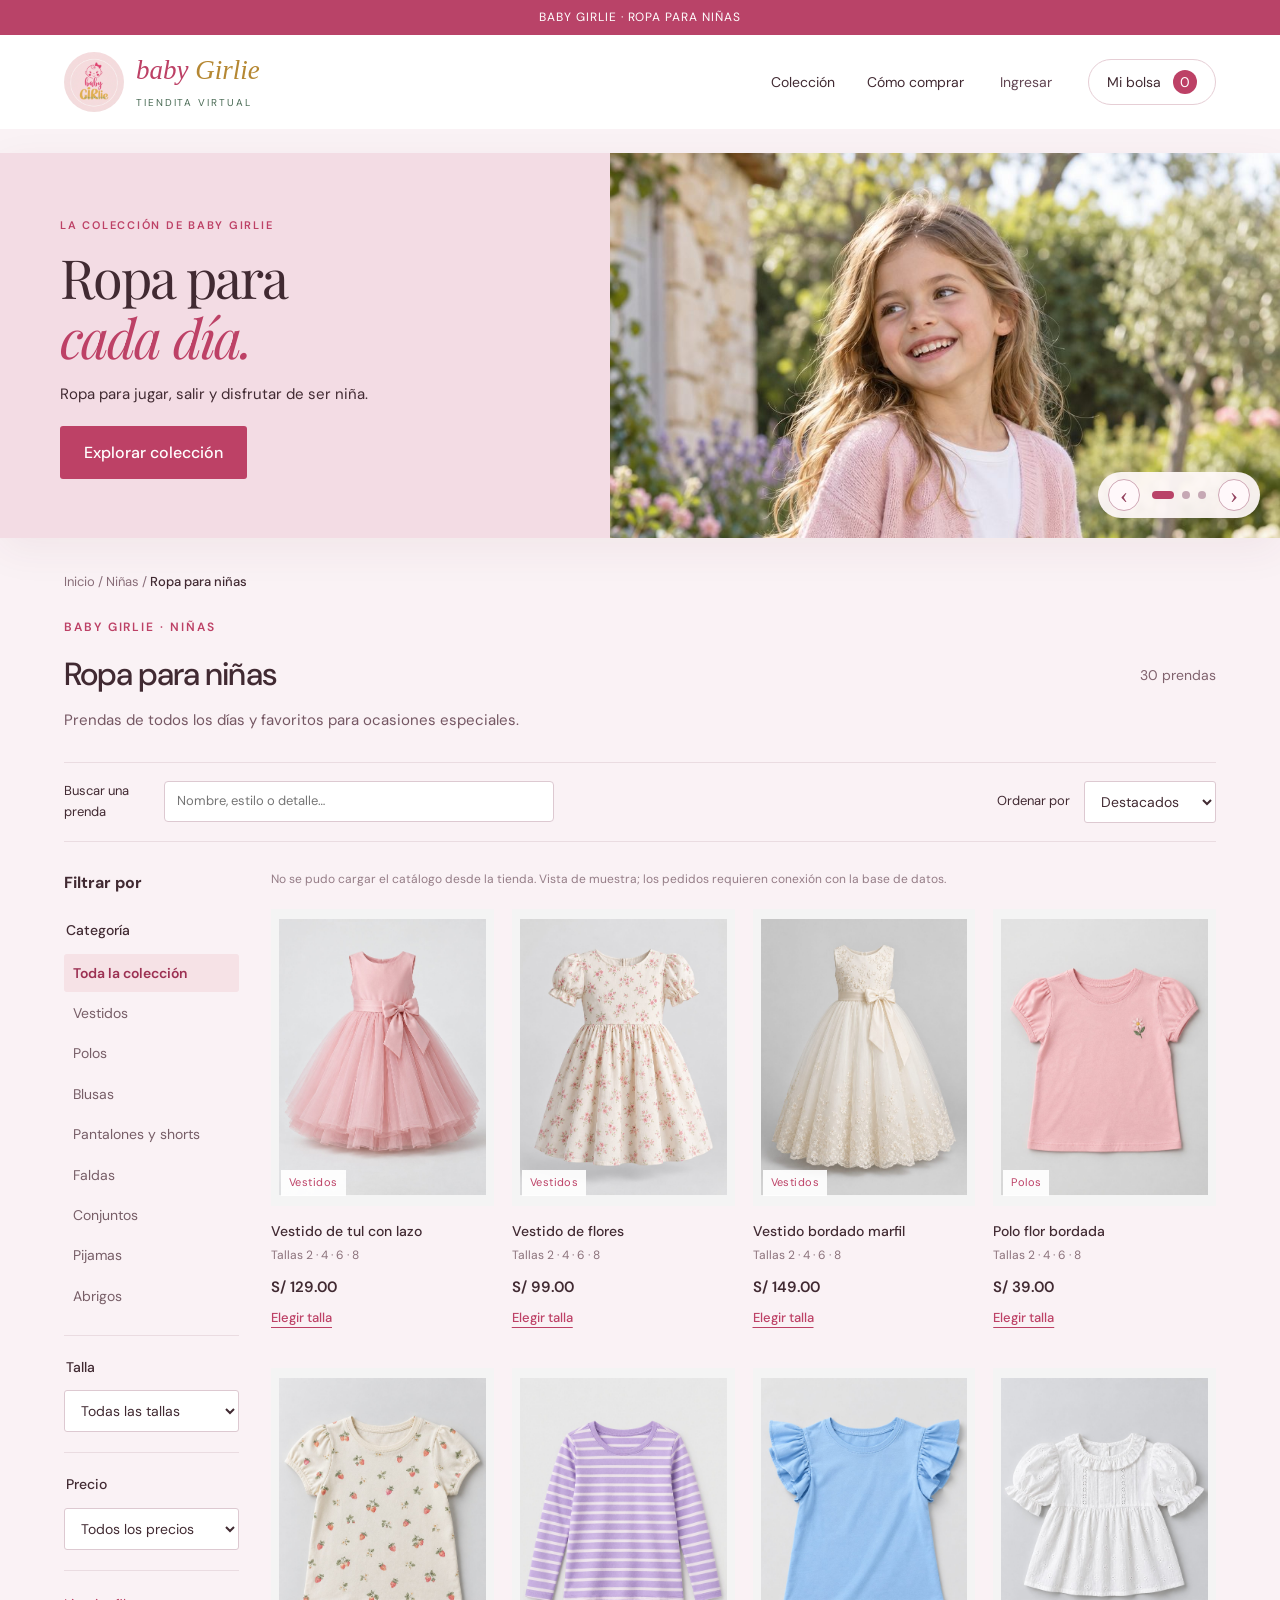
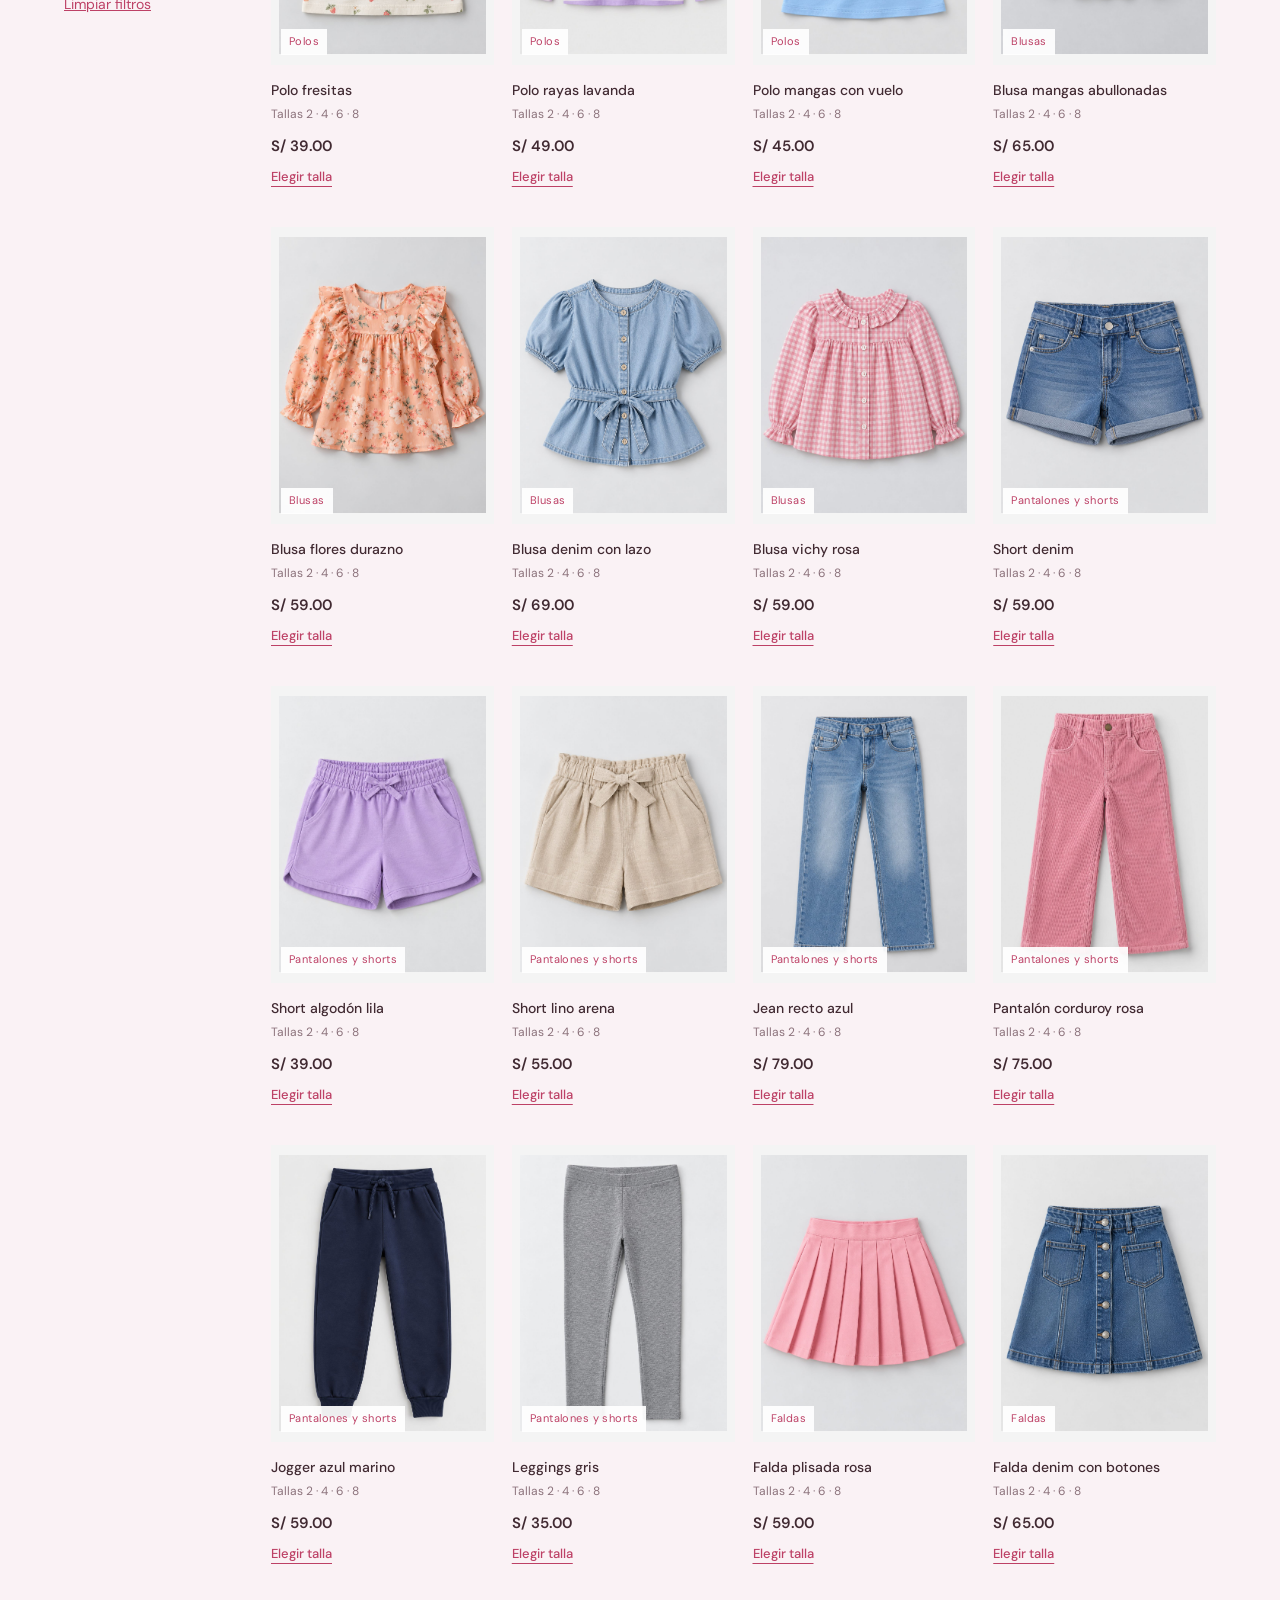
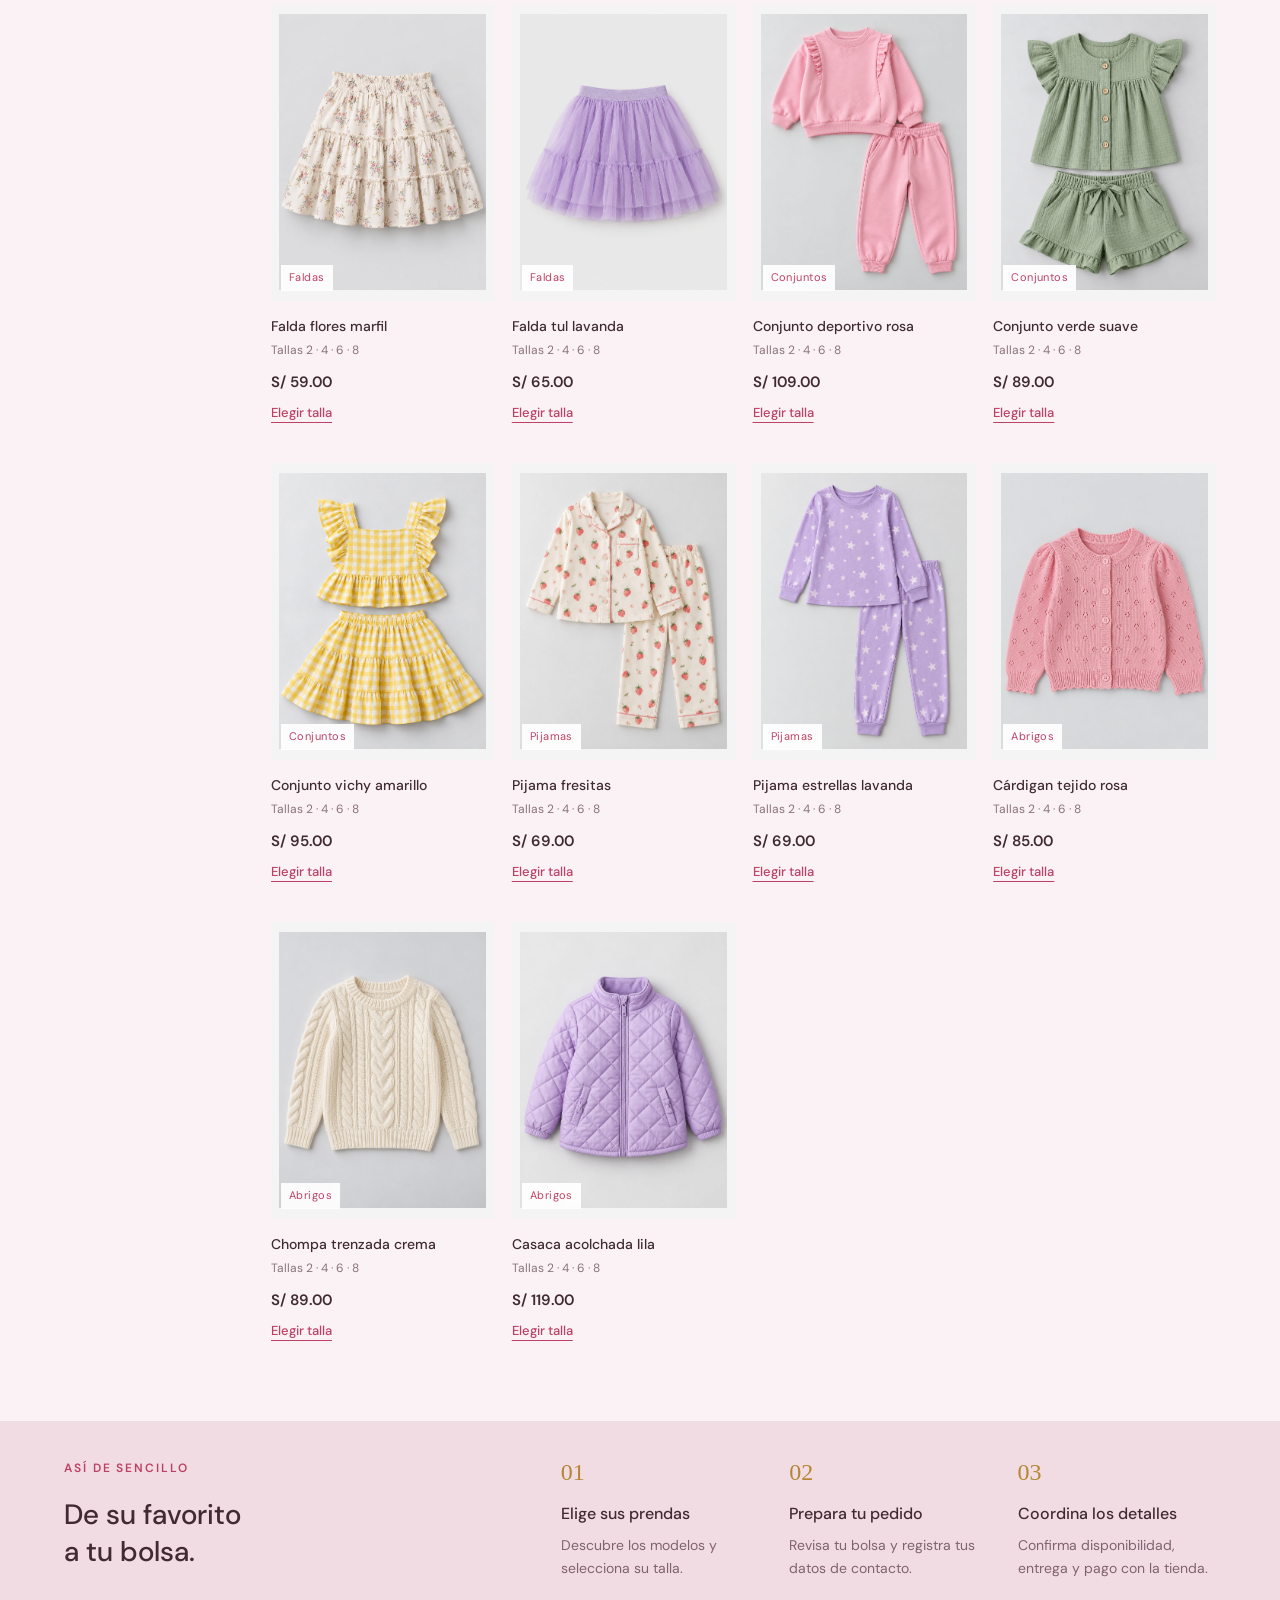
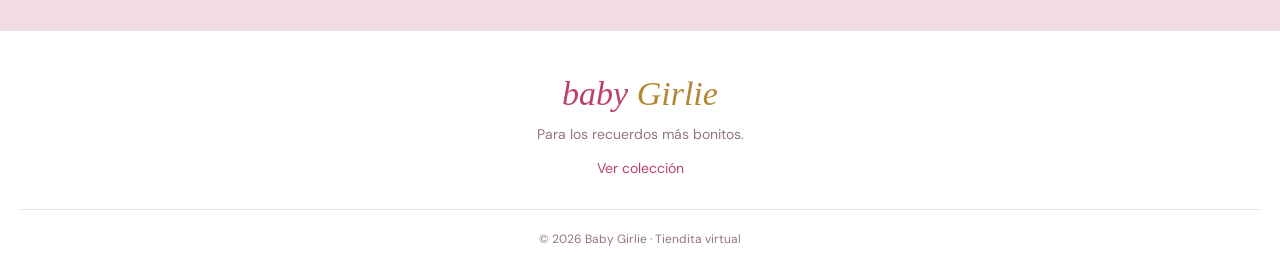
==== commit 1a58fc47: "Remove overlapping banner caption" ====
--- a/wwwroot/index.html
+++ b/wwwroot/index.html
@@ -1,7 +1,7 @@
 <!doctype html>
 <html lang="es"><head><meta charset="UTF-8"><meta name="viewport" content="width=device-width, initial-scale=1"><title>Baby Girlie · Ropa y vestidos para niñas</title><meta name="description" content="Descubre el catálogo de ropa para niñas de Baby Girlie. Elige un modelo y talla y prepara tu pedido."><link rel="icon" href="data:image/svg+xml,%3Csvg xmlns='http://www.w3.org/2000/svg' viewBox='0 0 40 40'%3E%3Crect width='40' height='40' rx='20' fill='%23bd4166'/%3E%3Ctext x='20' y='29' text-anchor='middle' font-size='28' fill='white' font-family='Georgia'%3Eb%3C/text%3E%3C/svg%3E"><link rel="stylesheet" href="style.css"><link rel="stylesheet" href="catalog.css"><link rel="stylesheet" href="store.css"><link rel="stylesheet" href="banner-refresh.css?v=2"><link rel="stylesheet" href="account.css"></head>
 <body><div class="announcement">BABY GIRLIE · ROPA PARA NIÑAS</div><header><a class="brand" href="#"><img src="assets/logo.jpeg" alt="Baby Girlie, tiendita virtual"><span>baby <b>Girlie</b><small>TIENDITA VIRTUAL</small></span></a><nav aria-label="Navegación principal"><a href="#catalogo">Colección</a><a href="#como">Cómo comprar</a><button class="account-button" id="account-button" type="button">Mi cuenta</button><button class="bag" onclick="openCart()">Mi bolsa <span id="count">0</span></button></nav></header>
-<main><section class="shop-banner" aria-roledescription="carrusel" aria-label="Colección Baby Girlie"><div><p class="eyebrow" id="banner-eyebrow">LA COLECCIÓN DE BABY GIRLIE</p><h1 id="banner-title">Ropa para<br><em>cada día.</em></h1><p id="banner-description">Ropa para jugar, salir y disfrutar de ser niña.</p><a class="button" href="#catalogo">Explorar colección</a></div><div class="banner-visual"><img id="hero-image" src="assets/banner-girl.jpg" alt="Niña con cárdigan rosa y jean"><span class="banner-caption" id="banner-caption">Baby Girlie / Niñas</span></div><div class="banner-controls" aria-label="Controles del banner"><button id="banner-prev" type="button" aria-label="Imagen anterior">‹</button><div id="banner-dots" class="banner-dots" aria-label="Elegir imagen"></div><button id="banner-next" type="button" aria-label="Imagen siguiente">›</button></div></section><section id="catalogo" class="catalog"><p class="breadcrumb">Inicio / Niñas / <strong>Ropa para niñas</strong></p><div class="section-heading"><div><p class="eyebrow">BABY GIRLIE · NIÑAS</p><h2>Ropa para niñas</h2><p class="catalog-description">Prendas de todos los días y favoritos para ocasiones especiales.</p></div><span id="result-count"></span></div><div class="catalog-tools"><label class="search-field">Buscar una prenda<input id="catalog-search" type="search" placeholder="Nombre, estilo o detalle…"></label><label>Ordenar por<select id="catalog-sort"><option value="default">Destacados</option><option value="price-asc">Menor precio</option><option value="price-desc">Mayor precio</option><option value="name">Nombre A–Z</option></select></label></div><div class="shop-layout"><aside class="catalog-sidebar"><h3>Filtrar por</h3><fieldset><legend>Categoría</legend><div class="filters" aria-label="Filtrar ropa"><button class="active" data-filter="Todos">Toda la colección</button><button data-filter="Vestidos">Vestidos</button><button data-filter="Polos">Polos</button><button data-filter="Blusas">Blusas</button><button data-filter="Pantalones y shorts">Pantalones y shorts</button><button data-filter="Faldas">Faldas</button><button data-filter="Conjuntos">Conjuntos</button><button data-filter="Pijamas">Pijamas</button><button data-filter="Abrigos">Abrigos</button></div></fieldset><fieldset><legend>Talla</legend><select id="catalog-size" aria-label="Filtrar por talla"><option value="">Todas las tallas</option><option>2</option><option>4</option><option>6</option><option>8</option></select></fieldset><fieldset><legend>Precio</legend><select id="catalog-price" aria-label="Filtrar por precio"><option value="">Todos los precios</option><option value="100">Hasta S/ 100</option><option value="150">Hasta S/ 150</option></select></fieldset><button id="clear-filters" class="clear-filters">Limpiar filtros</button></aside><div><p class="sample-note">Colección de demostración · Fotos, precios y tallas referenciales.</p><div id="products" class="grid"></div></div></div></section><section id="como" class="how"><div><p class="eyebrow">ASÍ DE SENCILLO</p><h2>De su favorito<br>a tu bolsa.</h2></div><ol><li><span>01</span><div><h3>Elige sus prendas</h3><p>Descubre los modelos y selecciona su talla.</p></div></li><li><span>02</span><div><h3>Prepara tu pedido</h3><p>Revisa tu bolsa y registra tus datos de contacto.</p></div></li><li><span>03</span><div><h3>Coordina los detalles</h3><p>Confirma disponibilidad, entrega y pago con la tienda.</p></div></li></ol></section></main>
+<main><section class="shop-banner" aria-roledescription="carrusel" aria-label="Colección Baby Girlie"><div><p class="eyebrow" id="banner-eyebrow">LA COLECCIÓN DE BABY GIRLIE</p><h1 id="banner-title">Ropa para<br><em>cada día.</em></h1><p id="banner-description">Ropa para jugar, salir y disfrutar de ser niña.</p><a class="button" href="#catalogo">Explorar colección</a></div><div class="banner-visual"><img id="hero-image" src="assets/banner-girl.jpg" alt="Niña con cárdigan rosa y jean"></div><div class="banner-controls" aria-label="Controles del banner"><button id="banner-prev" type="button" aria-label="Imagen anterior">‹</button><div id="banner-dots" class="banner-dots" aria-label="Elegir imagen"></div><button id="banner-next" type="button" aria-label="Imagen siguiente">›</button></div></section><section id="catalogo" class="catalog"><p class="breadcrumb">Inicio / Niñas / <strong>Ropa para niñas</strong></p><div class="section-heading"><div><p class="eyebrow">BABY GIRLIE · NIÑAS</p><h2>Ropa para niñas</h2><p class="catalog-description">Prendas de todos los días y favoritos para ocasiones especiales.</p></div><span id="result-count"></span></div><div class="catalog-tools"><label class="search-field">Buscar una prenda<input id="catalog-search" type="search" placeholder="Nombre, estilo o detalle…"></label><label>Ordenar por<select id="catalog-sort"><option value="default">Destacados</option><option value="price-asc">Menor precio</option><option value="price-desc">Mayor precio</option><option value="name">Nombre A–Z</option></select></label></div><div class="shop-layout"><aside class="catalog-sidebar"><h3>Filtrar por</h3><fieldset><legend>Categoría</legend><div class="filters" aria-label="Filtrar ropa"><button class="active" data-filter="Todos">Toda la colección</button><button data-filter="Vestidos">Vestidos</button><button data-filter="Polos">Polos</button><button data-filter="Blusas">Blusas</button><button data-filter="Pantalones y shorts">Pantalones y shorts</button><button data-filter="Faldas">Faldas</button><button data-filter="Conjuntos">Conjuntos</button><button data-filter="Pijamas">Pijamas</button><button data-filter="Abrigos">Abrigos</button></div></fieldset><fieldset><legend>Talla</legend><select id="catalog-size" aria-label="Filtrar por talla"><option value="">Todas las tallas</option><option>2</option><option>4</option><option>6</option><option>8</option></select></fieldset><fieldset><legend>Precio</legend><select id="catalog-price" aria-label="Filtrar por precio"><option value="">Todos los precios</option><option value="100">Hasta S/ 100</option><option value="150">Hasta S/ 150</option></select></fieldset><button id="clear-filters" class="clear-filters">Limpiar filtros</button></aside><div><p class="sample-note">Colección de demostración · Fotos, precios y tallas referenciales.</p><div id="products" class="grid"></div></div></div></section><section id="como" class="how"><div><p class="eyebrow">ASÍ DE SENCILLO</p><h2>De su favorito<br>a tu bolsa.</h2></div><ol><li><span>01</span><div><h3>Elige sus prendas</h3><p>Descubre los modelos y selecciona su talla.</p></div></li><li><span>02</span><div><h3>Prepara tu pedido</h3><p>Revisa tu bolsa y registra tus datos de contacto.</p></div></li><li><span>03</span><div><h3>Coordina los detalles</h3><p>Confirma disponibilidad, entrega y pago con la tienda.</p></div></li></ol></section></main>
 <footer><div class="footer-brand">baby <em>Girlie</em></div><p>Para los recuerdos más bonitos.</p><a href="#catalogo">Ver colección</a><small>© <span id="year"></span> Baby Girlie · Tiendita virtual</small></footer>
 <dialog id="detail"><button class="close" aria-label="Cerrar detalle" onclick="document.getElementById('detail').close()">×</button><div id="detail-content"></div></dialog>
-<dialog id="cart"><button class="close" aria-label="Cerrar bolsa" onclick="document.getElementById('cart').close()">×</button><p class="eyebrow">TUS FAVORITOS</p><h2>Mi bolsa</h2><div id="cart-items"></div><div id="checkout"><div class="total"><span>Subtotal</span><strong id="total"></strong></div><p class="muted">Entrega y disponibilidad por confirmar. Productos de muestra.</p><form id="order-form"><label>Tu nombre<input name="name" required maxlength="80" autocomplete="name"></label><label>WhatsApp de contacto<input name="phone" type="tel" required maxlength="25" autocomplete="tel"></label><label>Ciudad o distrito<input name="city" required maxlength="100" autocomplete="address-level2"></label><label>Notas para tu pedido <span class="muted">(opcional)</span><textarea name="notes" rows="2" maxlength="400"></textarea></label><button class="button full" type="submit" id="order-button">Registrar pedido</button></form><p class="payment-note">Pago con tarjeta: próximamente, cuando la tienda habilite su pasarela.</p><div id="order-result" hidden><h3>Resumen de tu pedido</h3><p id="order-status"></p><textarea id="order-text" readonly rows="8" aria-label="Resumen del pedido"></textarea><button class="outline full" id="copy-order">Copiar pedido</button><a id="whatsapp-link" class="button full" target="_blank" rel="noopener" hidden>Enviar por WhatsApp</a></div></div></dialog><dialog id="account" aria-labelledby="account-title"><button class="close" aria-label="Cerrar cuenta" onclick="document.getElementById('account').close()">×</button><p class="eyebrow">BABY GIRLIE</p><h2 id="account-title">Mi cuenta</h2><div id="account-guest"><div class="account-tabs"><button id="login-tab" class="active" type="button">Iniciar sesión</button><button id="register-tab" type="button">Crear cuenta</button></div><form id="account-form"><label>Correo electrónico<input name="email" type="email" required autocomplete="email" maxlength="256" placeholder="tu@correo.com"></label><label>Contraseña<input id="account-password" name="password" type="password" required minlength="8" maxlength="128" autocomplete="current-password"></label><p id="password-tip" class="muted" hidden>Usa al menos 8 caracteres.</p><p id="account-error" class="form-error" role="alert" hidden></p><button id="account-submit" class="button full" type="submit">Iniciar sesión</button></form><p class="muted">Puedes registrarte con Gmail o cualquier correo electrónico.</p></div><div id="account-signed" hidden><p>Sesión iniciada con <strong id="account-email"></strong></p><h3>Mis pedidos</h3><div id="my-orders"></div><button id="logout-button" class="outline full" type="button">Cerrar sesión</button></div></dialog><div id="toast" role="status"></div><script src="app.js"></script></body></html>
+<dialog id="cart"><button class="close" aria-label="Cerrar bolsa" onclick="document.getElementById('cart').close()">×</button><p class="eyebrow">TUS FAVORITOS</p><h2>Mi bolsa</h2><div id="cart-items"></div><div id="checkout"><div class="total"><span>Subtotal</span><strong id="total"></strong></div><p class="muted">Entrega y disponibilidad por confirmar. Productos de muestra.</p><form id="order-form"><label>Tu nombre<input name="name" required maxlength="80" autocomplete="name"></label><label>WhatsApp de contacto<input name="phone" type="tel" required maxlength="25" autocomplete="tel"></label><label>Ciudad o distrito<input name="city" required maxlength="100" autocomplete="address-level2"></label><label>Notas para tu pedido <span class="muted">(opcional)</span><textarea name="notes" rows="2" maxlength="400"></textarea></label><button class="button full" type="submit" id="order-button">Registrar pedido</button></form><p class="payment-note">Pago con tarjeta: próximamente, cuando la tienda habilite su pasarela.</p><div id="order-result" hidden><h3>Resumen de tu pedido</h3><p id="order-status"></p><textarea id="order-text" readonly rows="8" aria-label="Resumen del pedido"></textarea><button class="outline full" id="copy-order">Copiar pedido</button><a id="whatsapp-link" class="button full" target="_blank" rel="noopener" hidden>Enviar por WhatsApp</a></div></div></dialog><dialog id="account" aria-labelledby="account-title"><button class="close" aria-label="Cerrar cuenta" onclick="document.getElementById('account').close()">×</button><p class="eyebrow">BABY GIRLIE</p><h2 id="account-title">Mi cuenta</h2><div id="account-guest"><div class="account-tabs"><button id="login-tab" class="active" type="button">Iniciar sesión</button><button id="register-tab" type="button">Crear cuenta</button></div><form id="account-form"><label>Correo electrónico<input name="email" type="email" required autocomplete="email" maxlength="256" placeholder="tu@correo.com"></label><label>Contraseña<input id="account-password" name="password" type="password" required minlength="8" maxlength="128" autocomplete="current-password"></label><p id="password-tip" class="muted" hidden>Usa al menos 8 caracteres.</p><p id="account-error" class="form-error" role="alert" hidden></p><button id="account-submit" class="button full" type="submit">Iniciar sesión</button></form><p class="muted">Puedes registrarte con Gmail o cualquier correo electrónico.</p></div><div id="account-signed" hidden><p>Sesión iniciada con <strong id="account-email"></strong></p><h3>Mis pedidos</h3><div id="my-orders"></div><button id="logout-button" class="outline full" type="button">Cerrar sesión</button></div></dialog><div id="toast" role="status"></div><script src="app.js?v=3"></script></body></html>
--- a/wwwroot/catalog.css
+++ b/wwwroot/catalog.css
@@ -1,5 +1,5 @@
-.shop-banner{max-width:1188px;margin:8px auto 28px;display:grid;grid-template-columns:1.3fr 1fr;background:#f6e2e6;position:relative;overflow:hidden;height:330px}.shop-banner>div{padding:40px 55px;z-index:1}.shop-banner h1{font-size:48px;margin-bottom:14px}.shop-banner p:not(.eyebrow){font-size:15px;max-width:340px;margin-bottom:20px}.shop-banner .eyebrow{font-size:11px;margin-bottom:12px}.shop-banner img{width:100%;height:330px;object-fit:cover;object-position:center 38%}.banner-caption{position:absolute;right:20px;bottom:14px;color:white;background:#412a32bb;padding:5px 10px;font-size:12px}.breadcrumb{font-size:13px;color:#896e79;margin-bottom:25px}.breadcrumb strong{font-weight:500;color:var(--ink)}.catalog{padding-top:0}.catalog-description{margin:14px 0 0;color:#816571;font-size:15px}.section-heading{align-items:center}.section-heading #result-count{display:block;font-size:14px;color:#80636e}.catalog-tools{border-block:1px solid #eadce1;display:flex;justify-content:space-between;gap:25px;padding:18px 0;margin-bottom:28px}.catalog-tools label{font-size:13px;display:flex;align-items:center;gap:14px}.search-field{flex:1;max-width:490px}.search-field input{padding:9px 12px}.catalog-tools select,.catalog-sidebar select{padding:10px 12px;font:14px 'DM Sans',sans-serif;border:1px solid #ddc9d1;background:white;color:var(--ink);border-radius:3px}.shop-layout{display:grid;grid-template-columns:190px 1fr;gap:35px}.catalog-sidebar h3{font-size:16px;margin:0 0 24px}.catalog-sidebar fieldset{border:0;border-bottom:1px solid #eadce1;margin:0 0 20px;padding:0 0 20px}.catalog-sidebar legend{font-size:14px;font-weight:600;margin-bottom:12px}.catalog-sidebar .filters{flex-direction:column;gap:2px}.catalog-sidebar .filters button{border:0;border-radius:3px;text-align:left;font-size:14px;padding:8px 10px}.catalog-sidebar .filters .active{background:#f6e2e6;color:#9c3153;font-weight:600}.catalog-sidebar select{width:100%}.clear-filters{background:none;border:0;padding:0;text-decoration:underline;color:var(--pink);font-size:14px}.grid{gap:25px 18px}.product-image{height:330px;background:#f7f4f5}.product-info{display:block}.product-info h3{font:500 16px 'DM Sans',sans-serif;margin-bottom:4px}.product-info .price{display:block;font-size:16px;font-weight:600;margin-top:6px}.badge{color:var(--pink);font-size:12px}.view{font-weight:500}.sample-note{font-size:12px;margin-bottom:18px}.catalog-empty{grid-column:1/-1;padding:50px 20px;background:#faf3f6;text-align:center}.how{padding-top:38px;padding-bottom:38px}.how h2{font-size:32px}.brand img{width:60px;height:60px}
-@media(max-width:1000px){.shop-banner{margin-inline:5%;height:310px}.shop-banner>div{padding:32px}.shop-banner img{height:310px}.shop-banner h1{font-size:42px}.shop-layout{grid-template-columns:155px 1fr;gap:20px}.product-image{height:275px}.grid{grid-template-columns:repeat(2,1fr)}}@media(max-width:600px){.shop-banner{grid-template-columns:1.15fr 1fr;height:270px;margin-top:0;margin-bottom:24px}.shop-banner>div{padding:23px 18px}.shop-banner h1{font-size:31px;line-height:1.15}.shop-banner .eyebrow{font-size:9px;letter-spacing:.08em}.shop-banner p:not(.eyebrow){font-size:13px;line-height:1.4}.shop-banner img{height:270px;object-position:48% center}.shop-banner .button{font-size:13px;padding:10px 14px}.banner-caption{display:none}.catalog-description{font-size:14px}.section-heading h2{font-size:30px}.section-heading #result-count{font-size:12px;white-space:nowrap}.catalog-tools{flex-direction:column;gap:12px}.catalog-tools label{justify-content:space-between}.catalog-tools select{flex:1;max-width:230px}.search-field{max-width:none}.search-field input{width:68%}.shop-layout{grid-template-columns:1fr;gap:15px}.catalog-sidebar{display:grid;grid-template-columns:1fr 1fr;gap:10px}.catalog-sidebar h3{display:none}.catalog-sidebar fieldset{padding-bottom:12px;margin-bottom:0}.catalog-sidebar fieldset:first-of-type{grid-column:1/-1}.catalog-sidebar .filters{flex-direction:row;gap:4px;flex-wrap:wrap}.catalog-sidebar .filters button{padding:7px 10px;font-size:13px}.catalog-sidebar legend{margin-bottom:5px}.clear-filters{grid-column:1/-1;text-align:left;margin:3px 0 8px}.product-image{height:260px}.product-info h3{font-size:15px}.how h2{font-size:28px}}@media(max-width:360px){.shop-banner h1{font-size:27px}.product-image{height:210px}}
+.shop-banner{max-width:1188px;margin:8px auto 28px;display:grid;grid-template-columns:1.3fr 1fr;background:#f6e2e6;position:relative;overflow:hidden;height:330px}.shop-banner>div{padding:40px 55px;z-index:1}.shop-banner h1{font-size:48px;margin-bottom:14px}.shop-banner p:not(.eyebrow){font-size:15px;max-width:340px;margin-bottom:20px}.shop-banner .eyebrow{font-size:11px;margin-bottom:12px}.shop-banner img{width:100%;height:330px;object-fit:cover;object-position:center 38%}.breadcrumb{font-size:13px;color:#896e79;margin-bottom:25px}.breadcrumb strong{font-weight:500;color:var(--ink)}.catalog{padding-top:0}.catalog-description{margin:14px 0 0;color:#816571;font-size:15px}.section-heading{align-items:center}.section-heading #result-count{display:block;font-size:14px;color:#80636e}.catalog-tools{border-block:1px solid #eadce1;display:flex;justify-content:space-between;gap:25px;padding:18px 0;margin-bottom:28px}.catalog-tools label{font-size:13px;display:flex;align-items:center;gap:14px}.search-field{flex:1;max-width:490px}.search-field input{padding:9px 12px}.catalog-tools select,.catalog-sidebar select{padding:10px 12px;font:14px 'DM Sans',sans-serif;border:1px solid #ddc9d1;background:white;color:var(--ink);border-radius:3px}.shop-layout{display:grid;grid-template-columns:190px 1fr;gap:35px}.catalog-sidebar h3{font-size:16px;margin:0 0 24px}.catalog-sidebar fieldset{border:0;border-bottom:1px solid #eadce1;margin:0 0 20px;padding:0 0 20px}.catalog-sidebar legend{font-size:14px;font-weight:600;margin-bottom:12px}.catalog-sidebar .filters{flex-direction:column;gap:2px}.catalog-sidebar .filters button{border:0;border-radius:3px;text-align:left;font-size:14px;padding:8px 10px}.catalog-sidebar .filters .active{background:#f6e2e6;color:#9c3153;font-weight:600}.catalog-sidebar select{width:100%}.clear-filters{background:none;border:0;padding:0;text-decoration:underline;color:var(--pink);font-size:14px}.grid{gap:25px 18px}.product-image{height:330px;background:#f7f4f5}.product-info{display:block}.product-info h3{font:500 16px 'DM Sans',sans-serif;margin-bottom:4px}.product-info .price{display:block;font-size:16px;font-weight:600;margin-top:6px}.badge{color:var(--pink);font-size:12px}.view{font-weight:500}.sample-note{font-size:12px;margin-bottom:18px}.catalog-empty{grid-column:1/-1;padding:50px 20px;background:#faf3f6;text-align:center}.how{padding-top:38px;padding-bottom:38px}.how h2{font-size:32px}.brand img{width:60px;height:60px}
+@media(max-width:1000px){.shop-banner{margin-inline:5%;height:310px}.shop-banner>div{padding:32px}.shop-banner img{height:310px}.shop-banner h1{font-size:42px}.shop-layout{grid-template-columns:155px 1fr;gap:20px}.product-image{height:275px}.grid{grid-template-columns:repeat(2,1fr)}}@media(max-width:600px){.shop-banner{grid-template-columns:1.15fr 1fr;height:270px;margin-top:0;margin-bottom:24px}.shop-banner>div{padding:23px 18px}.shop-banner h1{font-size:31px;line-height:1.15}.shop-banner .eyebrow{font-size:9px;letter-spacing:.08em}.shop-banner p:not(.eyebrow){font-size:13px;line-height:1.4}.shop-banner img{height:270px;object-position:48% center}.shop-banner .button{font-size:13px;padding:10px 14px}.catalog-description{font-size:14px}.section-heading h2{font-size:30px}.section-heading #result-count{font-size:12px;white-space:nowrap}.catalog-tools{flex-direction:column;gap:12px}.catalog-tools label{justify-content:space-between}.catalog-tools select{flex:1;max-width:230px}.search-field{max-width:none}.search-field input{width:68%}.shop-layout{grid-template-columns:1fr;gap:15px}.catalog-sidebar{display:grid;grid-template-columns:1fr 1fr;gap:10px}.catalog-sidebar h3{display:none}.catalog-sidebar fieldset{padding-bottom:12px;margin-bottom:0}.catalog-sidebar fieldset:first-of-type{grid-column:1/-1}.catalog-sidebar .filters{flex-direction:row;gap:4px;flex-wrap:wrap}.catalog-sidebar .filters button{padding:7px 10px;font-size:13px}.catalog-sidebar legend{margin-bottom:5px}.clear-filters{grid-column:1/-1;text-align:left;margin:3px 0 8px}.product-image{height:260px}.product-info h3{font-size:15px}.how h2{font-size:28px}}@media(max-width:360px){.shop-banner h1{font-size:27px}.product-image{height:210px}}
 
 /* Product-only photography */
 .product-image img{object-fit:contain;padding:14px;background:#f4f4f4}.shop-banner img{object-fit:contain;padding:18px;background:#f4f4f4}#detail-content img{object-fit:contain;background:#f4f4f4;padding:12px}
--- a/wwwroot/store.css
+++ b/wwwroot/store.css
@@ -1,4 +1,4 @@
-.category-nav{display:flex;justify-content:center;gap:30px;border-block:1px solid #f0e2e7;padding:13px 5%;font-size:14px;background:white}.category-nav a:hover{color:var(--pink)}header{padding-block:17px}.announcement{font-size:12px;letter-spacing:.08em}.shop-banner{height:385px;margin-top:25px;margin-bottom:40px;grid-template-columns:1fr 1.1fr;background:#f9e9ed}.shop-banner>div{padding:64px 60px}.shop-banner h1{font-size:54px;line-height:1.12}.shop-banner img{height:385px;object-fit:cover;padding:0;background:#eee;object-position:center 40%}.banner-caption{background:#ffffffde;color:var(--ink);font-size:11px;letter-spacing:.08em}.catalog{max-width:1450px;padding-inline:5%}.shop-layout{grid-template-columns:175px 1fr;gap:32px}.grid{grid-template-columns:repeat(4,minmax(0,1fr));gap:30px 18px}.product-image{height:auto;aspect-ratio:3/4;background:#f4f4f4}.product-image img{padding:8px}.badge{position:absolute;top:auto;bottom:10px;left:10px;background:#ffffffeb;padding:4px 8px;font-size:11px}.product-info h3{font-size:14px;line-height:1.5;font-weight:500}.product-info p{font-size:12px}.product-info .price{font-size:15px;font-weight:600;margin-top:6px}.view{font-size:13px}.section-heading h2{font-family:'DM Sans',sans-serif;font-size:32px;font-weight:500;letter-spacing:-.03em}.catalog-description{max-width:520px}.catalog-sidebar .filters button{padding:8px 9px}.sample-note{margin-bottom:20px;color:#957d87}.how h2{font:500 28px 'DM Sans',sans-serif}.how{margin-top:10px;background:#fbf2f5}.catalog-sidebar legend{font-weight:500}
+.category-nav{display:flex;justify-content:center;gap:30px;border-block:1px solid #f0e2e7;padding:13px 5%;font-size:14px;background:white}.category-nav a:hover{color:var(--pink)}header{padding-block:17px}.announcement{font-size:12px;letter-spacing:.08em}.shop-banner{height:385px;margin-top:25px;margin-bottom:40px;grid-template-columns:1fr 1.1fr;background:#f9e9ed}.shop-banner>div{padding:64px 60px}.shop-banner h1{font-size:54px;line-height:1.12}.shop-banner img{height:385px;object-fit:cover;padding:0;background:#eee;object-position:center 40%}.catalog{max-width:1450px;padding-inline:5%}.shop-layout{grid-template-columns:175px 1fr;gap:32px}.grid{grid-template-columns:repeat(4,minmax(0,1fr));gap:30px 18px}.product-image{height:auto;aspect-ratio:3/4;background:#f4f4f4}.product-image img{padding:8px}.badge{position:absolute;top:auto;bottom:10px;left:10px;background:#ffffffeb;padding:4px 8px;font-size:11px}.product-info h3{font-size:14px;line-height:1.5;font-weight:500}.product-info p{font-size:12px}.product-info .price{font-size:15px;font-weight:600;margin-top:6px}.view{font-size:13px}.section-heading h2{font-family:'DM Sans',sans-serif;font-size:32px;font-weight:500;letter-spacing:-.03em}.catalog-description{max-width:520px}.catalog-sidebar .filters button{padding:8px 9px}.sample-note{margin-bottom:20px;color:#957d87}.how h2{font:500 28px 'DM Sans',sans-serif}.how{margin-top:10px;background:#fbf2f5}.catalog-sidebar legend{font-weight:500}
 @media(min-width:1500px){.shop-banner{max-width:1305px}.product-image img{padding:12px}}@media(max-width:1100px){.grid{grid-template-columns:repeat(3,minmax(0,1fr))}.category-nav{gap:20px}.shop-banner>div{padding:50px 35px}.shop-banner h1{font-size:48px}}@media(max-width:800px){.grid{grid-template-columns:repeat(2,minmax(0,1fr))}.category-nav{justify-content:flex-start;overflow-x:auto;white-space:nowrap;gap:22px;font-size:13px}.shop-banner{height:325px}.shop-banner img{height:325px}.shop-banner>div{padding:40px 28px}.shop-banner h1{font-size:40px}}@media(max-width:600px){.shop-banner{height:305px;margin-top:16px;margin-bottom:28px;grid-template-columns:1fr 1fr}.shop-banner img{height:305px;object-position:52% center}.shop-banner>div{padding:35px 18px}.shop-banner h1{font-size:33px}.shop-banner p:not(.eyebrow){font-size:13px}.shop-layout{grid-template-columns:1fr;gap:18px}.catalog-sidebar fieldset:first-of-type{border-bottom:0}.catalog-sidebar .filters{flex-direction:row;flex-wrap:nowrap;overflow-x:auto;padding-bottom:6px}.catalog-sidebar .filters button{white-space:nowrap;border:1px solid #ecdce2;font-size:12px}.catalog-sidebar .filters .active{border-color:#d9b1c0}.grid{gap:25px 13px}.product-info h3{font-size:14px}.product-info .price{font-size:14px}.section-heading h2{font-size:27px}.category-nav{padding-block:10px}.badge{font-size:10px;bottom:7px;left:7px}.catalog-sidebar h3{display:none}.catalog-description{font-size:14px}.how{margin-top:0}}
 
 .shop-banner img{object-position:center top}@media(max-width:600px){.shop-banner img{object-position:center top}}
--- a/wwwroot/banner-refresh.css
+++ b/wwwroot/banner-refresh.css
@@ -1,3 +1,3 @@
-body{background:#faf2f5}header{background:#fff;max-width:none;padding-inline:max(5%,calc((100vw - 1290px)/2))}.announcement{background:#b94368;color:#fff}.shop-banner{max-width:1305px;margin:24px auto 34px;background:#f3dce4;box-shadow:0 12px 38px #6e2e4410;position:relative;grid-template-columns:1fr 1.1fr}.shop-banner>div:first-child{position:relative;z-index:1;padding-bottom:76px}.shop-banner>.banner-visual{padding:0;height:100%;min-height:385px;position:relative;overflow:hidden}.shop-banner .banner-visual img{width:100%;height:100%;min-height:385px;display:block;object-fit:cover;object-position:center top;transition:opacity .24s ease;opacity:1}.shop-banner .banner-visual img.is-changing{opacity:.18}.shop-banner>.banner-controls{padding:0;position:absolute;right:20px;left:auto;bottom:20px;display:flex;gap:12px;align-items:center;z-index:2;background:#fff9f9ee;border-radius:30px;padding:7px 10px}.banner-controls>button{border:1px solid #cfa8b6;background:#fff8fa;color:#93425e;width:32px;height:32px;border-radius:50%;font:24px/1 Georgia;display:grid;place-items:center}.banner-controls>button:hover{background:#fff}.banner-dots{display:flex;align-items:center;gap:8px}.banner-dots button{width:8px;height:8px;border-radius:50%;border:0;background:#c6a8b4;padding:0}.banner-dots button.active{width:22px;border-radius:7px;background:#b94368}.banner-controls button:focus-visible{outline:3px solid #b58732;outline-offset:3px}.shop-banner .banner-caption{right:16px;bottom:70px}.catalog{background:#fff;padding-top:28px;padding-bottom:65px;margin-bottom:35px}.how{background:#f1dce4;margin-top:0}footer{background:#fff}.catalog-description{color:#755763}
-@media(max-width:1100px){.shop-banner{margin-inline:5%}.banner-visual,.shop-banner .banner-visual img{min-height:325px}.banner-controls{left:30px}}@media(max-width:600px){.shop-banner{margin:14px 4% 26px;min-height:315px;height:auto;grid-template-columns:1fr 1fr}.shop-banner>div:first-child{padding:25px 16px 68px}.shop-banner h1{font-size:31px}.shop-banner p:not(.eyebrow){font-size:13px}.banner-visual,.shop-banner .banner-visual img{min-height:315px;height:100%}.shop-banner .banner-visual img{object-position:center top}.shop-banner .banner-caption{display:none}.banner-controls{left:16px;bottom:16px;gap:9px}.banner-controls>button{width:28px;height:28px;font-size:20px}.banner-dots{gap:6px}.catalog{padding-top:24px;margin-bottom:20px}}@media(max-width:390px){.shop-banner h1{font-size:27px}.shop-banner .button{font-size:12px;padding:9px 11px}}@media(prefers-reduced-motion:reduce){.shop-banner .banner-visual img{transition:none}}
+body{background:#faf2f5}header{background:#fff;max-width:none;padding-inline:max(5%,calc((100vw - 1290px)/2))}.announcement{background:#b94368;color:#fff}.shop-banner{max-width:1305px;margin:24px auto 34px;background:#f3dce4;box-shadow:0 12px 38px #6e2e4410;position:relative;grid-template-columns:1fr 1.1fr}.shop-banner>div:first-child{position:relative;z-index:1;padding-bottom:76px}.shop-banner>.banner-visual{padding:0;height:100%;min-height:385px;position:relative;overflow:hidden}.shop-banner .banner-visual img{width:100%;height:100%;min-height:385px;display:block;object-fit:cover;object-position:center top;transition:opacity .24s ease;opacity:1}.shop-banner .banner-visual img.is-changing{opacity:.18}.shop-banner>.banner-controls{padding:0;position:absolute;right:20px;left:auto;bottom:20px;display:flex;gap:12px;align-items:center;z-index:2;background:#fff9f9ee;border-radius:30px;padding:7px 10px}.banner-controls>button{border:1px solid #cfa8b6;background:#fff8fa;color:#93425e;width:32px;height:32px;border-radius:50%;font:24px/1 Georgia;display:grid;place-items:center}.banner-controls>button:hover{background:#fff}.banner-dots{display:flex;align-items:center;gap:8px}.banner-dots button{width:8px;height:8px;border-radius:50%;border:0;background:#c6a8b4;padding:0}.banner-dots button.active{width:22px;border-radius:7px;background:#b94368}.banner-controls button:focus-visible{outline:3px solid #b58732;outline-offset:3px}.shop-banner .catalog{background:#fff;padding-top:28px;padding-bottom:65px;margin-bottom:35px}.how{background:#f1dce4;margin-top:0}footer{background:#fff}.catalog-description{color:#755763}
+@media(max-width:1100px){.shop-banner{margin-inline:5%}.banner-visual,.shop-banner .banner-visual img{min-height:325px}.banner-controls{left:30px}}@media(max-width:600px){.shop-banner{margin:14px 4% 26px;min-height:315px;height:auto;grid-template-columns:1fr 1fr}.shop-banner>div:first-child{padding:25px 16px 68px}.shop-banner h1{font-size:31px}.shop-banner p:not(.eyebrow){font-size:13px}.banner-visual,.shop-banner .banner-visual img{min-height:315px;height:100%}.shop-banner .banner-visual img{object-position:center top}.shop-banner .banner-controls{left:16px;bottom:16px;gap:9px}.banner-controls>button{width:28px;height:28px;font-size:20px}.banner-dots{gap:6px}.catalog{padding-top:24px;margin-bottom:20px}}@media(max-width:390px){.shop-banner h1{font-size:27px}.shop-banner .button{font-size:12px;padding:9px 11px}}@media(prefers-reduced-motion:reduce){.shop-banner .banner-visual img{transition:none}}
 @media(max-width:600px){.shop-layout{grid-template-columns:minmax(0,1fr)}.shop-layout>div,.catalog-sidebar,.catalog-sidebar fieldset{min-width:0}.catalog-sidebar{grid-template-columns:repeat(2,minmax(0,1fr))}.catalog-sidebar .filters{max-width:100%;min-width:0}.grid{grid-template-columns:repeat(2,minmax(0,1fr))}}
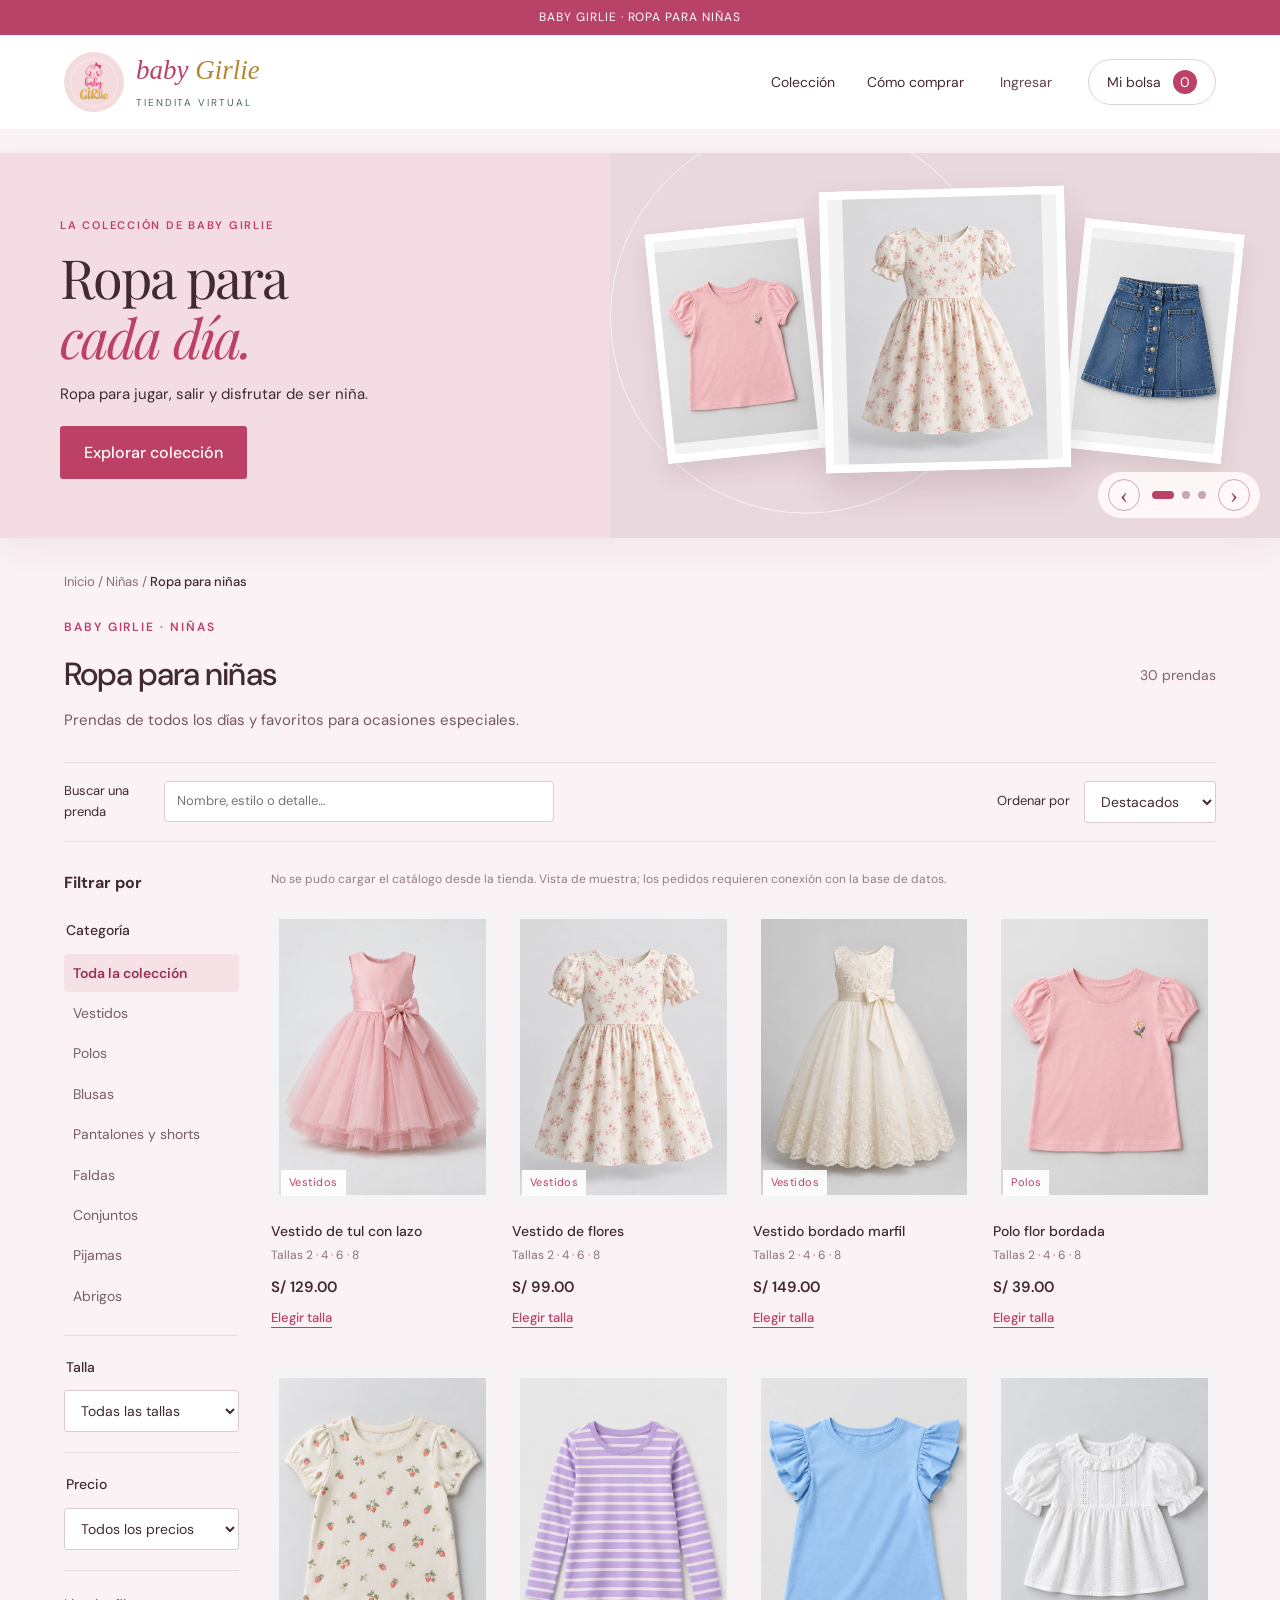
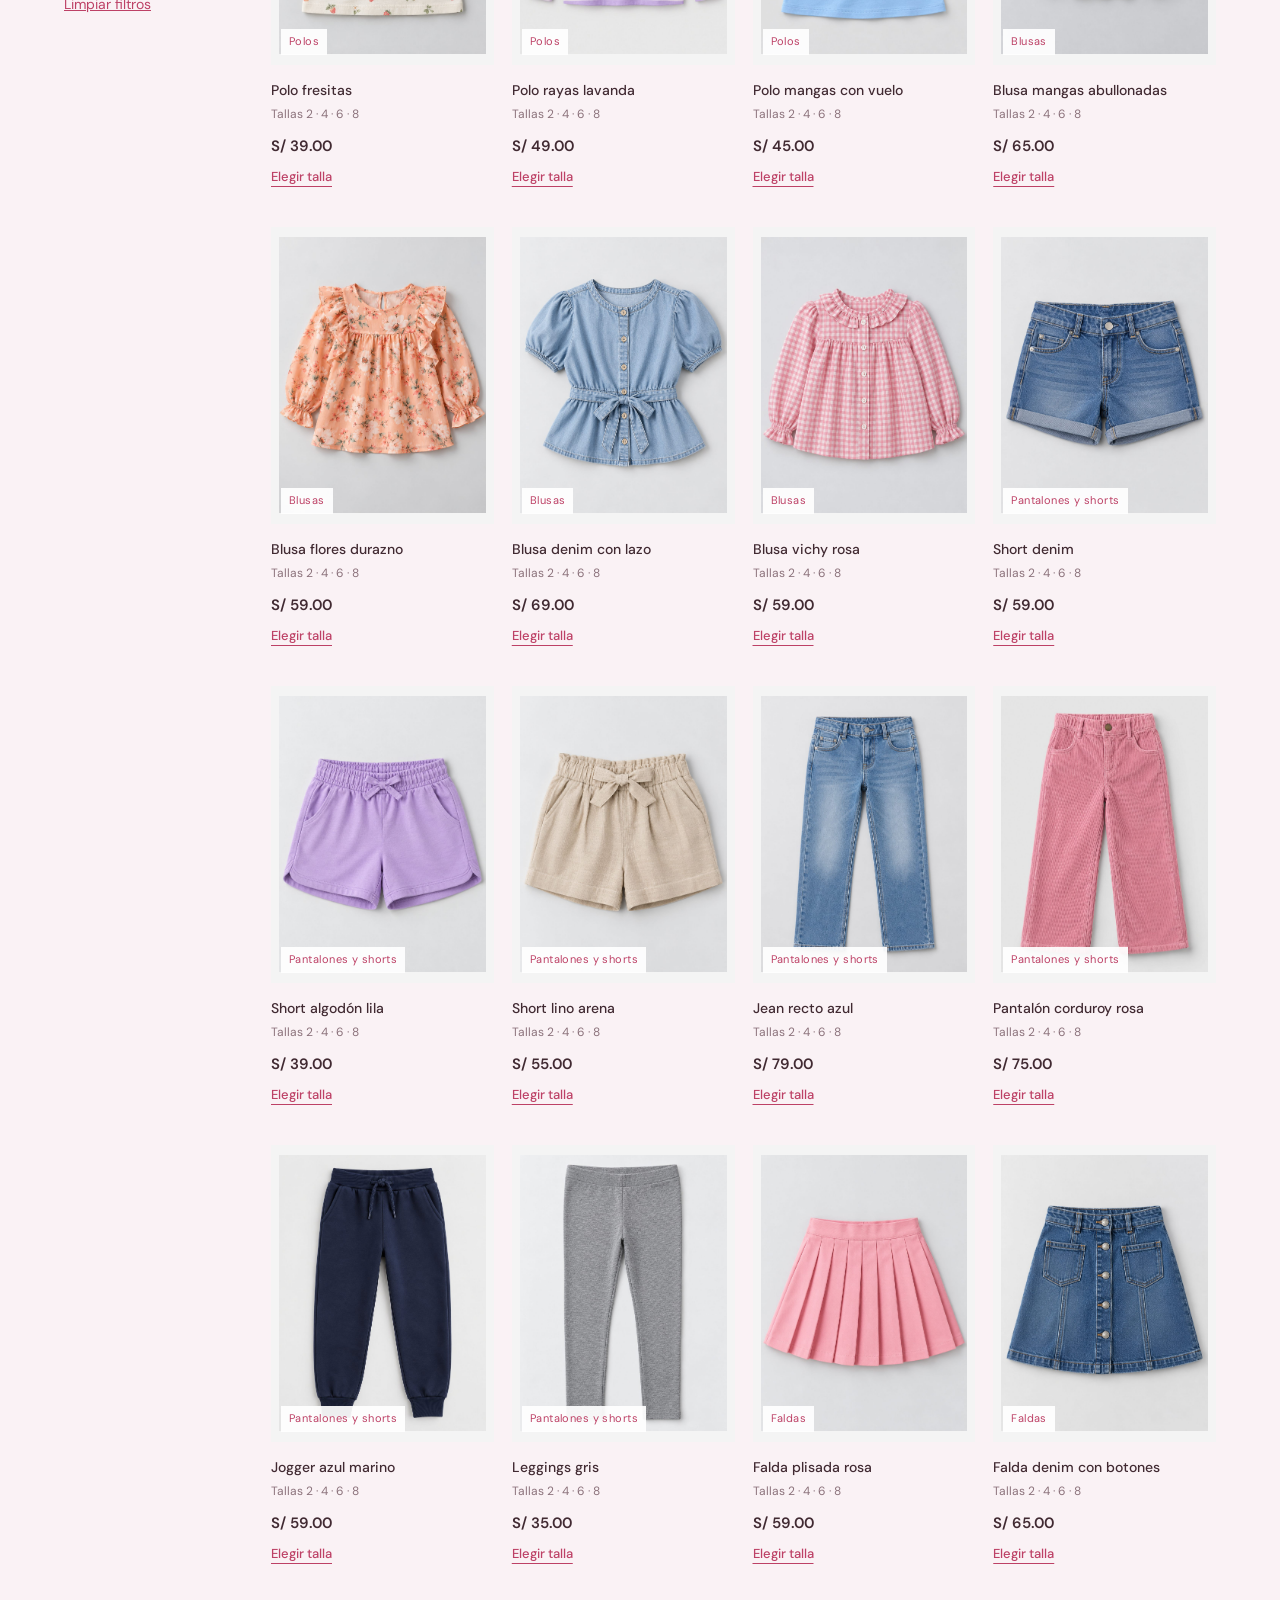
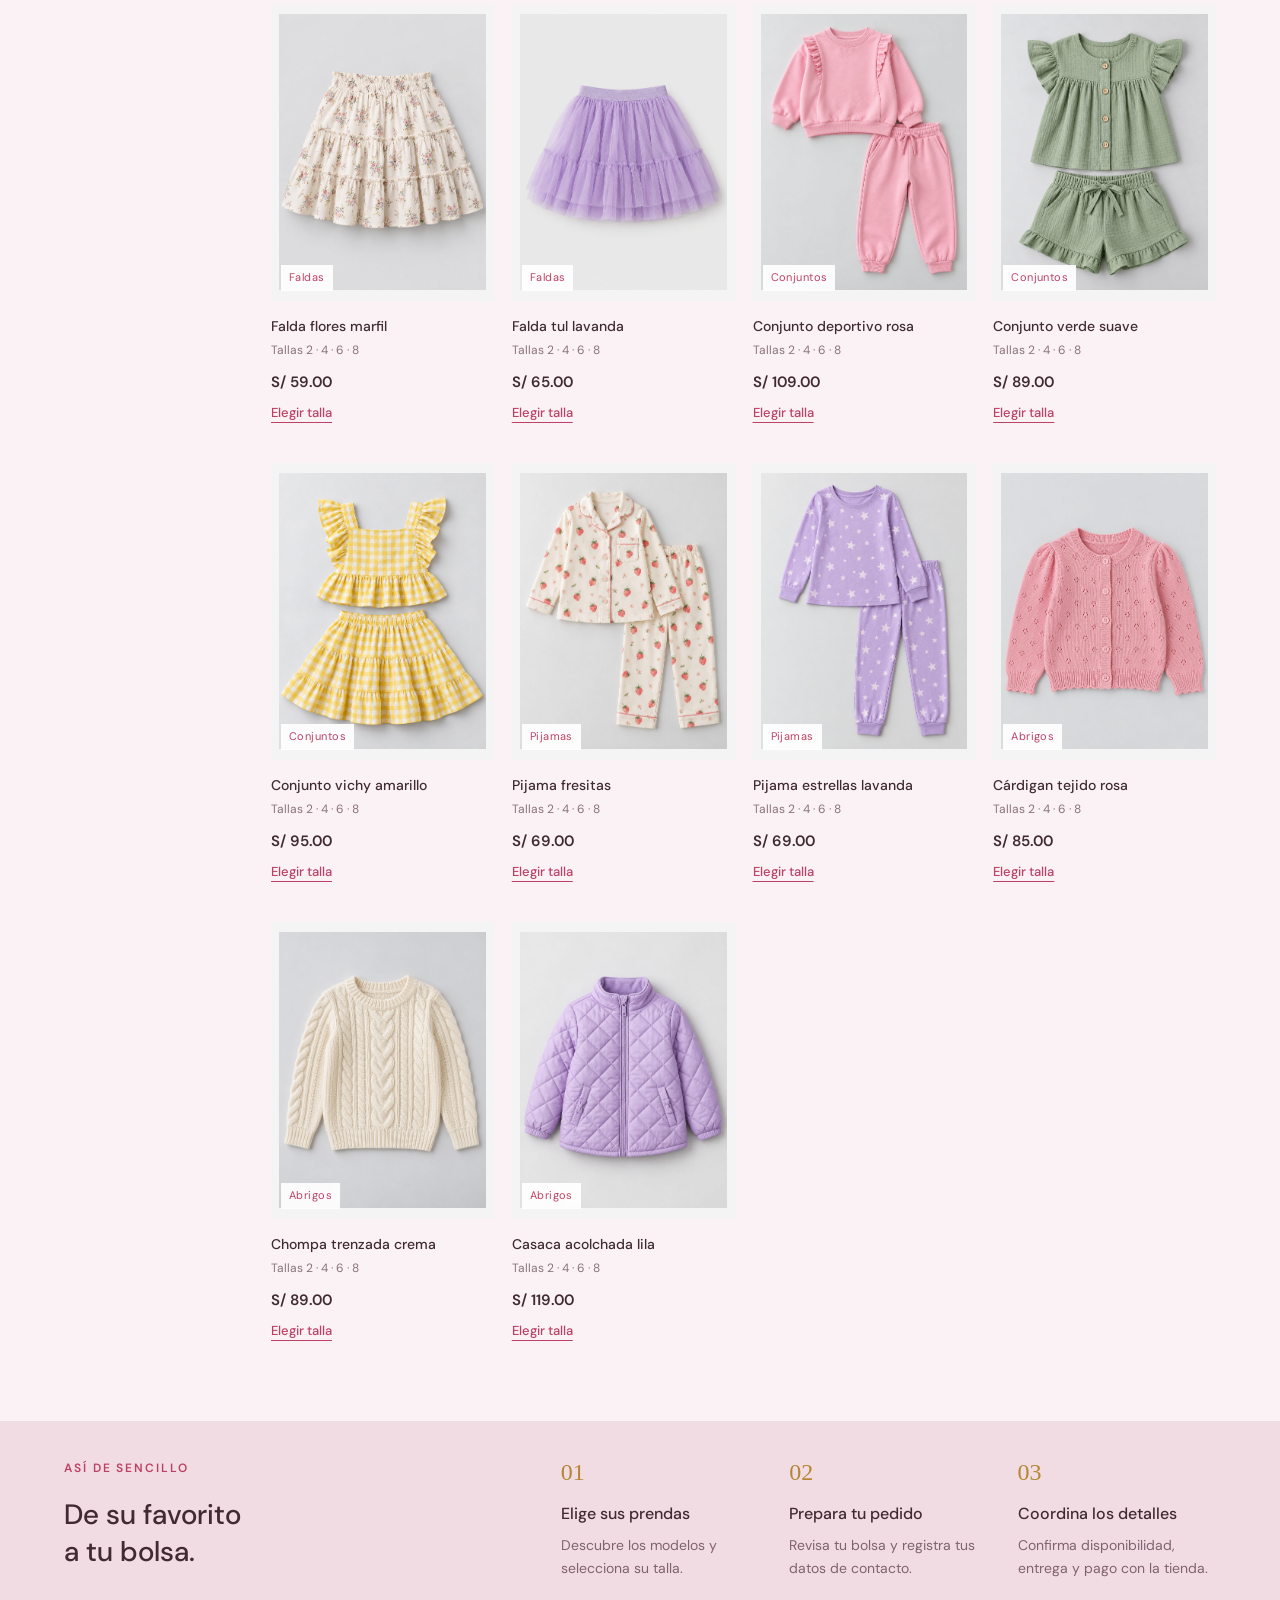
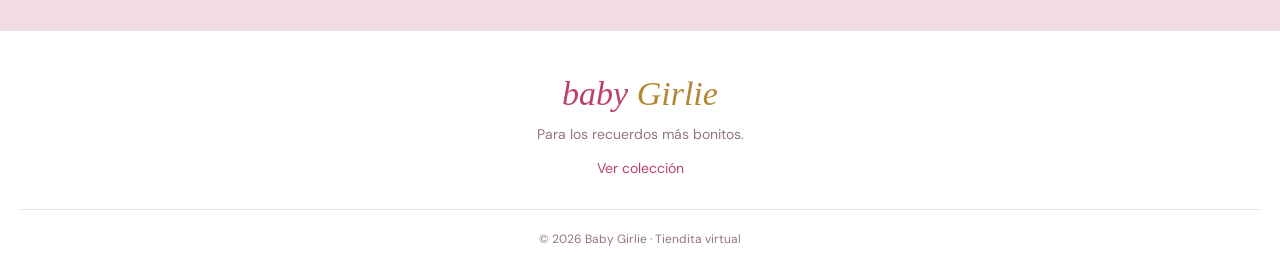
==== commit 902e767e: "Feature product-only looks in homepage carousel" ====
--- a/wwwroot/index.html
+++ b/wwwroot/index.html
@@ -1,7 +1,7 @@
 <!doctype html>
-<html lang="es"><head><meta charset="UTF-8"><meta name="viewport" content="width=device-width, initial-scale=1"><title>Baby Girlie · Ropa y vestidos para niñas</title><meta name="description" content="Descubre el catálogo de ropa para niñas de Baby Girlie. Elige un modelo y talla y prepara tu pedido."><link rel="icon" href="data:image/svg+xml,%3Csvg xmlns='http://www.w3.org/2000/svg' viewBox='0 0 40 40'%3E%3Crect width='40' height='40' rx='20' fill='%23bd4166'/%3E%3Ctext x='20' y='29' text-anchor='middle' font-size='28' fill='white' font-family='Georgia'%3Eb%3C/text%3E%3C/svg%3E"><link rel="stylesheet" href="style.css"><link rel="stylesheet" href="catalog.css"><link rel="stylesheet" href="store.css"><link rel="stylesheet" href="banner-refresh.css?v=2"><link rel="stylesheet" href="account.css"></head>
+<html lang="es"><head><meta charset="UTF-8"><meta name="viewport" content="width=device-width, initial-scale=1"><title>Baby Girlie · Ropa y vestidos para niñas</title><meta name="description" content="Descubre el catálogo de ropa para niñas de Baby Girlie. Elige un modelo y talla y prepara tu pedido."><link rel="icon" href="data:image/svg+xml,%3Csvg xmlns='http://www.w3.org/2000/svg' viewBox='0 0 40 40'%3E%3Crect width='40' height='40' rx='20' fill='%23bd4166'/%3E%3Ctext x='20' y='29' text-anchor='middle' font-size='28' fill='white' font-family='Georgia'%3Eb%3C/text%3E%3C/svg%3E"><link rel="stylesheet" href="style.css"><link rel="stylesheet" href="catalog.css"><link rel="stylesheet" href="store.css"><link rel="stylesheet" href="banner-refresh.css?v=2"><link rel="stylesheet" href="hero-products.css?v=3"><link rel="stylesheet" href="account.css"></head>
 <body><div class="announcement">BABY GIRLIE · ROPA PARA NIÑAS</div><header><a class="brand" href="#"><img src="assets/logo.jpeg" alt="Baby Girlie, tiendita virtual"><span>baby <b>Girlie</b><small>TIENDITA VIRTUAL</small></span></a><nav aria-label="Navegación principal"><a href="#catalogo">Colección</a><a href="#como">Cómo comprar</a><button class="account-button" id="account-button" type="button">Mi cuenta</button><button class="bag" onclick="openCart()">Mi bolsa <span id="count">0</span></button></nav></header>
-<main><section class="shop-banner" aria-roledescription="carrusel" aria-label="Colección Baby Girlie"><div><p class="eyebrow" id="banner-eyebrow">LA COLECCIÓN DE BABY GIRLIE</p><h1 id="banner-title">Ropa para<br><em>cada día.</em></h1><p id="banner-description">Ropa para jugar, salir y disfrutar de ser niña.</p><a class="button" href="#catalogo">Explorar colección</a></div><div class="banner-visual"><img id="hero-image" src="assets/banner-girl.jpg" alt="Niña con cárdigan rosa y jean"></div><div class="banner-controls" aria-label="Controles del banner"><button id="banner-prev" type="button" aria-label="Imagen anterior">‹</button><div id="banner-dots" class="banner-dots" aria-label="Elegir imagen"></div><button id="banner-next" type="button" aria-label="Imagen siguiente">›</button></div></section><section id="catalogo" class="catalog"><p class="breadcrumb">Inicio / Niñas / <strong>Ropa para niñas</strong></p><div class="section-heading"><div><p class="eyebrow">BABY GIRLIE · NIÑAS</p><h2>Ropa para niñas</h2><p class="catalog-description">Prendas de todos los días y favoritos para ocasiones especiales.</p></div><span id="result-count"></span></div><div class="catalog-tools"><label class="search-field">Buscar una prenda<input id="catalog-search" type="search" placeholder="Nombre, estilo o detalle…"></label><label>Ordenar por<select id="catalog-sort"><option value="default">Destacados</option><option value="price-asc">Menor precio</option><option value="price-desc">Mayor precio</option><option value="name">Nombre A–Z</option></select></label></div><div class="shop-layout"><aside class="catalog-sidebar"><h3>Filtrar por</h3><fieldset><legend>Categoría</legend><div class="filters" aria-label="Filtrar ropa"><button class="active" data-filter="Todos">Toda la colección</button><button data-filter="Vestidos">Vestidos</button><button data-filter="Polos">Polos</button><button data-filter="Blusas">Blusas</button><button data-filter="Pantalones y shorts">Pantalones y shorts</button><button data-filter="Faldas">Faldas</button><button data-filter="Conjuntos">Conjuntos</button><button data-filter="Pijamas">Pijamas</button><button data-filter="Abrigos">Abrigos</button></div></fieldset><fieldset><legend>Talla</legend><select id="catalog-size" aria-label="Filtrar por talla"><option value="">Todas las tallas</option><option>2</option><option>4</option><option>6</option><option>8</option></select></fieldset><fieldset><legend>Precio</legend><select id="catalog-price" aria-label="Filtrar por precio"><option value="">Todos los precios</option><option value="100">Hasta S/ 100</option><option value="150">Hasta S/ 150</option></select></fieldset><button id="clear-filters" class="clear-filters">Limpiar filtros</button></aside><div><p class="sample-note">Colección de demostración · Fotos, precios y tallas referenciales.</p><div id="products" class="grid"></div></div></div></section><section id="como" class="how"><div><p class="eyebrow">ASÍ DE SENCILLO</p><h2>De su favorito<br>a tu bolsa.</h2></div><ol><li><span>01</span><div><h3>Elige sus prendas</h3><p>Descubre los modelos y selecciona su talla.</p></div></li><li><span>02</span><div><h3>Prepara tu pedido</h3><p>Revisa tu bolsa y registra tus datos de contacto.</p></div></li><li><span>03</span><div><h3>Coordina los detalles</h3><p>Confirma disponibilidad, entrega y pago con la tienda.</p></div></li></ol></section></main>
+<main><section class="shop-banner" aria-roledescription="carrusel" aria-label="Colección Baby Girlie"><div><p class="eyebrow" id="banner-eyebrow">LA COLECCIÓN DE BABY GIRLIE</p><h1 id="banner-title">Ropa para<br><em>cada día.</em></h1><p id="banner-description">Ropa para jugar, salir y disfrutar de ser niña.</p><a class="button" href="#catalogo">Explorar colección</a></div><div class="banner-visual" data-theme="rose"><div class="banner-stage"><figure class="banner-card banner-card--left"><img id="hero-left" src="assets/item-04.jpg" alt="Polo rosa con flor bordada"></figure><figure class="banner-card banner-card--main"><img id="hero-image" src="assets/dress-2-only.jpg" alt="Vestido floral para niña"></figure><figure class="banner-card banner-card--right"><img id="hero-right" src="assets/item-20.jpg" alt="Falda de denim con botones"></figure></div></div><div class="banner-controls" aria-label="Controles del banner"><button id="banner-prev" type="button" aria-label="Imagen anterior">‹</button><div id="banner-dots" class="banner-dots" aria-label="Elegir imagen"></div><button id="banner-next" type="button" aria-label="Imagen siguiente">›</button></div></section><section id="catalogo" class="catalog"><p class="breadcrumb">Inicio / Niñas / <strong>Ropa para niñas</strong></p><div class="section-heading"><div><p class="eyebrow">BABY GIRLIE · NIÑAS</p><h2>Ropa para niñas</h2><p class="catalog-description">Prendas de todos los días y favoritos para ocasiones especiales.</p></div><span id="result-count"></span></div><div class="catalog-tools"><label class="search-field">Buscar una prenda<input id="catalog-search" type="search" placeholder="Nombre, estilo o detalle…"></label><label>Ordenar por<select id="catalog-sort"><option value="default">Destacados</option><option value="price-asc">Menor precio</option><option value="price-desc">Mayor precio</option><option value="name">Nombre A–Z</option></select></label></div><div class="shop-layout"><aside class="catalog-sidebar"><h3>Filtrar por</h3><fieldset><legend>Categoría</legend><div class="filters" aria-label="Filtrar ropa"><button class="active" data-filter="Todos">Toda la colección</button><button data-filter="Vestidos">Vestidos</button><button data-filter="Polos">Polos</button><button data-filter="Blusas">Blusas</button><button data-filter="Pantalones y shorts">Pantalones y shorts</button><button data-filter="Faldas">Faldas</button><button data-filter="Conjuntos">Conjuntos</button><button data-filter="Pijamas">Pijamas</button><button data-filter="Abrigos">Abrigos</button></div></fieldset><fieldset><legend>Talla</legend><select id="catalog-size" aria-label="Filtrar por talla"><option value="">Todas las tallas</option><option>2</option><option>4</option><option>6</option><option>8</option></select></fieldset><fieldset><legend>Precio</legend><select id="catalog-price" aria-label="Filtrar por precio"><option value="">Todos los precios</option><option value="100">Hasta S/ 100</option><option value="150">Hasta S/ 150</option></select></fieldset><button id="clear-filters" class="clear-filters">Limpiar filtros</button></aside><div><p class="sample-note">Colección de demostración · Fotos, precios y tallas referenciales.</p><div id="products" class="grid"></div></div></div></section><section id="como" class="how"><div><p class="eyebrow">ASÍ DE SENCILLO</p><h2>De su favorito<br>a tu bolsa.</h2></div><ol><li><span>01</span><div><h3>Elige sus prendas</h3><p>Descubre los modelos y selecciona su talla.</p></div></li><li><span>02</span><div><h3>Prepara tu pedido</h3><p>Revisa tu bolsa y registra tus datos de contacto.</p></div></li><li><span>03</span><div><h3>Coordina los detalles</h3><p>Confirma disponibilidad, entrega y pago con la tienda.</p></div></li></ol></section></main>
 <footer><div class="footer-brand">baby <em>Girlie</em></div><p>Para los recuerdos más bonitos.</p><a href="#catalogo">Ver colección</a><small>© <span id="year"></span> Baby Girlie · Tiendita virtual</small></footer>
 <dialog id="detail"><button class="close" aria-label="Cerrar detalle" onclick="document.getElementById('detail').close()">×</button><div id="detail-content"></div></dialog>
-<dialog id="cart"><button class="close" aria-label="Cerrar bolsa" onclick="document.getElementById('cart').close()">×</button><p class="eyebrow">TUS FAVORITOS</p><h2>Mi bolsa</h2><div id="cart-items"></div><div id="checkout"><div class="total"><span>Subtotal</span><strong id="total"></strong></div><p class="muted">Entrega y disponibilidad por confirmar. Productos de muestra.</p><form id="order-form"><label>Tu nombre<input name="name" required maxlength="80" autocomplete="name"></label><label>WhatsApp de contacto<input name="phone" type="tel" required maxlength="25" autocomplete="tel"></label><label>Ciudad o distrito<input name="city" required maxlength="100" autocomplete="address-level2"></label><label>Notas para tu pedido <span class="muted">(opcional)</span><textarea name="notes" rows="2" maxlength="400"></textarea></label><button class="button full" type="submit" id="order-button">Registrar pedido</button></form><p class="payment-note">Pago con tarjeta: próximamente, cuando la tienda habilite su pasarela.</p><div id="order-result" hidden><h3>Resumen de tu pedido</h3><p id="order-status"></p><textarea id="order-text" readonly rows="8" aria-label="Resumen del pedido"></textarea><button class="outline full" id="copy-order">Copiar pedido</button><a id="whatsapp-link" class="button full" target="_blank" rel="noopener" hidden>Enviar por WhatsApp</a></div></div></dialog><dialog id="account" aria-labelledby="account-title"><button class="close" aria-label="Cerrar cuenta" onclick="document.getElementById('account').close()">×</button><p class="eyebrow">BABY GIRLIE</p><h2 id="account-title">Mi cuenta</h2><div id="account-guest"><div class="account-tabs"><button id="login-tab" class="active" type="button">Iniciar sesión</button><button id="register-tab" type="button">Crear cuenta</button></div><form id="account-form"><label>Correo electrónico<input name="email" type="email" required autocomplete="email" maxlength="256" placeholder="tu@correo.com"></label><label>Contraseña<input id="account-password" name="password" type="password" required minlength="8" maxlength="128" autocomplete="current-password"></label><p id="password-tip" class="muted" hidden>Usa al menos 8 caracteres.</p><p id="account-error" class="form-error" role="alert" hidden></p><button id="account-submit" class="button full" type="submit">Iniciar sesión</button></form><p class="muted">Puedes registrarte con Gmail o cualquier correo electrónico.</p></div><div id="account-signed" hidden><p>Sesión iniciada con <strong id="account-email"></strong></p><h3>Mis pedidos</h3><div id="my-orders"></div><button id="logout-button" class="outline full" type="button">Cerrar sesión</button></div></dialog><div id="toast" role="status"></div><script src="app.js?v=3"></script></body></html>
+<dialog id="cart"><button class="close" aria-label="Cerrar bolsa" onclick="document.getElementById('cart').close()">×</button><p class="eyebrow">TUS FAVORITOS</p><h2>Mi bolsa</h2><div id="cart-items"></div><div id="checkout"><div class="total"><span>Subtotal</span><strong id="total"></strong></div><p class="muted">Entrega y disponibilidad por confirmar. Productos de muestra.</p><form id="order-form"><label>Tu nombre<input name="name" required maxlength="80" autocomplete="name"></label><label>WhatsApp de contacto<input name="phone" type="tel" required maxlength="25" autocomplete="tel"></label><label>Ciudad o distrito<input name="city" required maxlength="100" autocomplete="address-level2"></label><label>Notas para tu pedido <span class="muted">(opcional)</span><textarea name="notes" rows="2" maxlength="400"></textarea></label><button class="button full" type="submit" id="order-button">Registrar pedido</button></form><p class="payment-note">Pago con tarjeta: próximamente, cuando la tienda habilite su pasarela.</p><div id="order-result" hidden><h3>Resumen de tu pedido</h3><p id="order-status"></p><textarea id="order-text" readonly rows="8" aria-label="Resumen del pedido"></textarea><button class="outline full" id="copy-order">Copiar pedido</button><a id="whatsapp-link" class="button full" target="_blank" rel="noopener" hidden>Enviar por WhatsApp</a></div></div></dialog><dialog id="account" aria-labelledby="account-title"><button class="close" aria-label="Cerrar cuenta" onclick="document.getElementById('account').close()">×</button><p class="eyebrow">BABY GIRLIE</p><h2 id="account-title">Mi cuenta</h2><div id="account-guest"><div class="account-tabs"><button id="login-tab" class="active" type="button">Iniciar sesión</button><button id="register-tab" type="button">Crear cuenta</button></div><form id="account-form"><label>Correo electrónico<input name="email" type="email" required autocomplete="email" maxlength="256" placeholder="tu@correo.com"></label><label>Contraseña<input id="account-password" name="password" type="password" required minlength="8" maxlength="128" autocomplete="current-password"></label><p id="password-tip" class="muted" hidden>Usa al menos 8 caracteres.</p><p id="account-error" class="form-error" role="alert" hidden></p><button id="account-submit" class="button full" type="submit">Iniciar sesión</button></form><p class="muted">Puedes registrarte con Gmail o cualquier correo electrónico.</p></div><div id="account-signed" hidden><p>Sesión iniciada con <strong id="account-email"></strong></p><h3>Mis pedidos</h3><div id="my-orders"></div><button id="logout-button" class="outline full" type="button">Cerrar sesión</button></div></dialog><div id="toast" role="status"></div><script src="app.js?v=4"></script></body></html>
--- a/wwwroot/hero-products.css
+++ b/wwwroot/hero-products.css
@@ -0,0 +1,86 @@
+/* Product lookbook in the main banner. The pictures are the same garments shown in the catalog. */
+.shop-banner .banner-visual {
+  background: #ead8df;
+}
+.shop-banner .banner-visual[data-theme="cream"] {
+  background: #efe4dc;
+}
+.shop-banner .banner-visual[data-theme="sage"] {
+  background: #e0e6db;
+}
+.shop-banner .banner-stage {
+  position: absolute;
+  inset: 0;
+  overflow: hidden;
+}
+.shop-banner .banner-stage::before {
+  content: "";
+  position: absolute;
+  width: min(70%, 390px);
+  aspect-ratio: 1;
+  border: 1px solid #ffffffa8;
+  border-radius: 50%;
+  transform: translateY(-8%);
+}
+.shop-banner .banner-card {
+  position: absolute;
+  z-index: 1;
+  top: 18%;
+  width: min(27%, 160px);
+  height: min(230px, 58%);
+  margin: 0;
+  padding: 7px;
+  background: #fff;
+  border: 1px solid #fff;
+  box-shadow: 0 12px 25px #4b30301c;
+}
+.shop-banner .banner-card--left {
+  left: 7%;
+  transform: rotate(-6deg);
+}
+.shop-banner .banner-card--main {
+  top: 9%;
+  left: 50%;
+  width: min(43%, 245px);
+  height: min(295px, 70%);
+  z-index: 2;
+  transform: translateX(-50%) rotate(-1.5deg);
+  box-shadow: 0 17px 35px #4b303028;
+}
+.shop-banner .banner-card--right {
+  right: 7%;
+  transform: rotate(6deg);
+}
+.shop-banner .banner-visual .banner-card img {
+  display: block;
+  width: 100%;
+  height: 100%;
+  min-height: 0;
+  padding: 0;
+  background: #f3f3f3;
+  object-fit: contain;
+  object-position: center;
+}
+.shop-banner .banner-visual .banner-card img.is-changing {
+  opacity: .18;
+}
+@media (max-width: 700px) {
+  .shop-banner .banner-card--left,
+  .shop-banner .banner-card--right {
+    display: none;
+  }
+  .shop-banner .banner-card--main {
+    top: 8%;
+    width: min(78%, 185px);
+    height: 68%;
+    transform: translateX(-50%) rotate(-2deg);
+  }
+  .shop-banner>.banner-controls {
+    left: auto;
+    right: 10px;
+    bottom: 10px;
+    width: max-content;
+    gap: 6px;
+    padding: 5px 7px;
+  }
+}
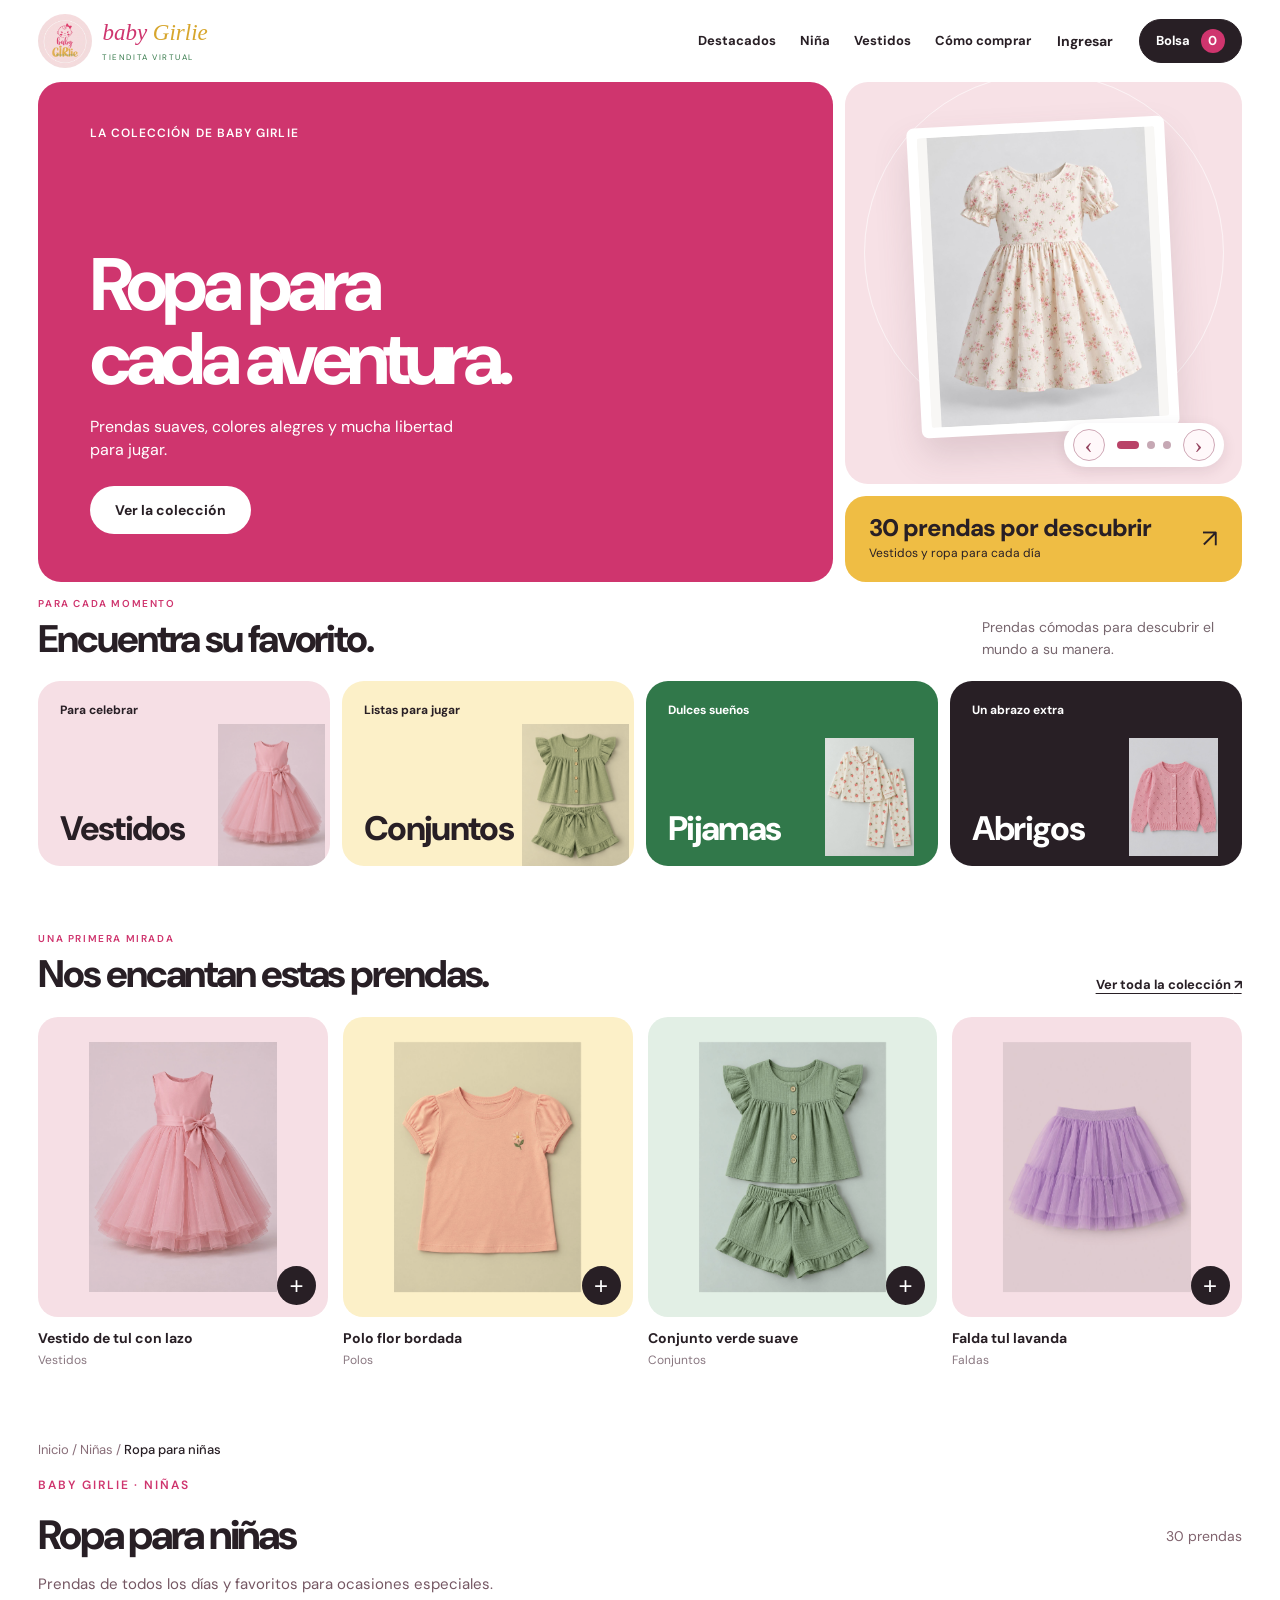
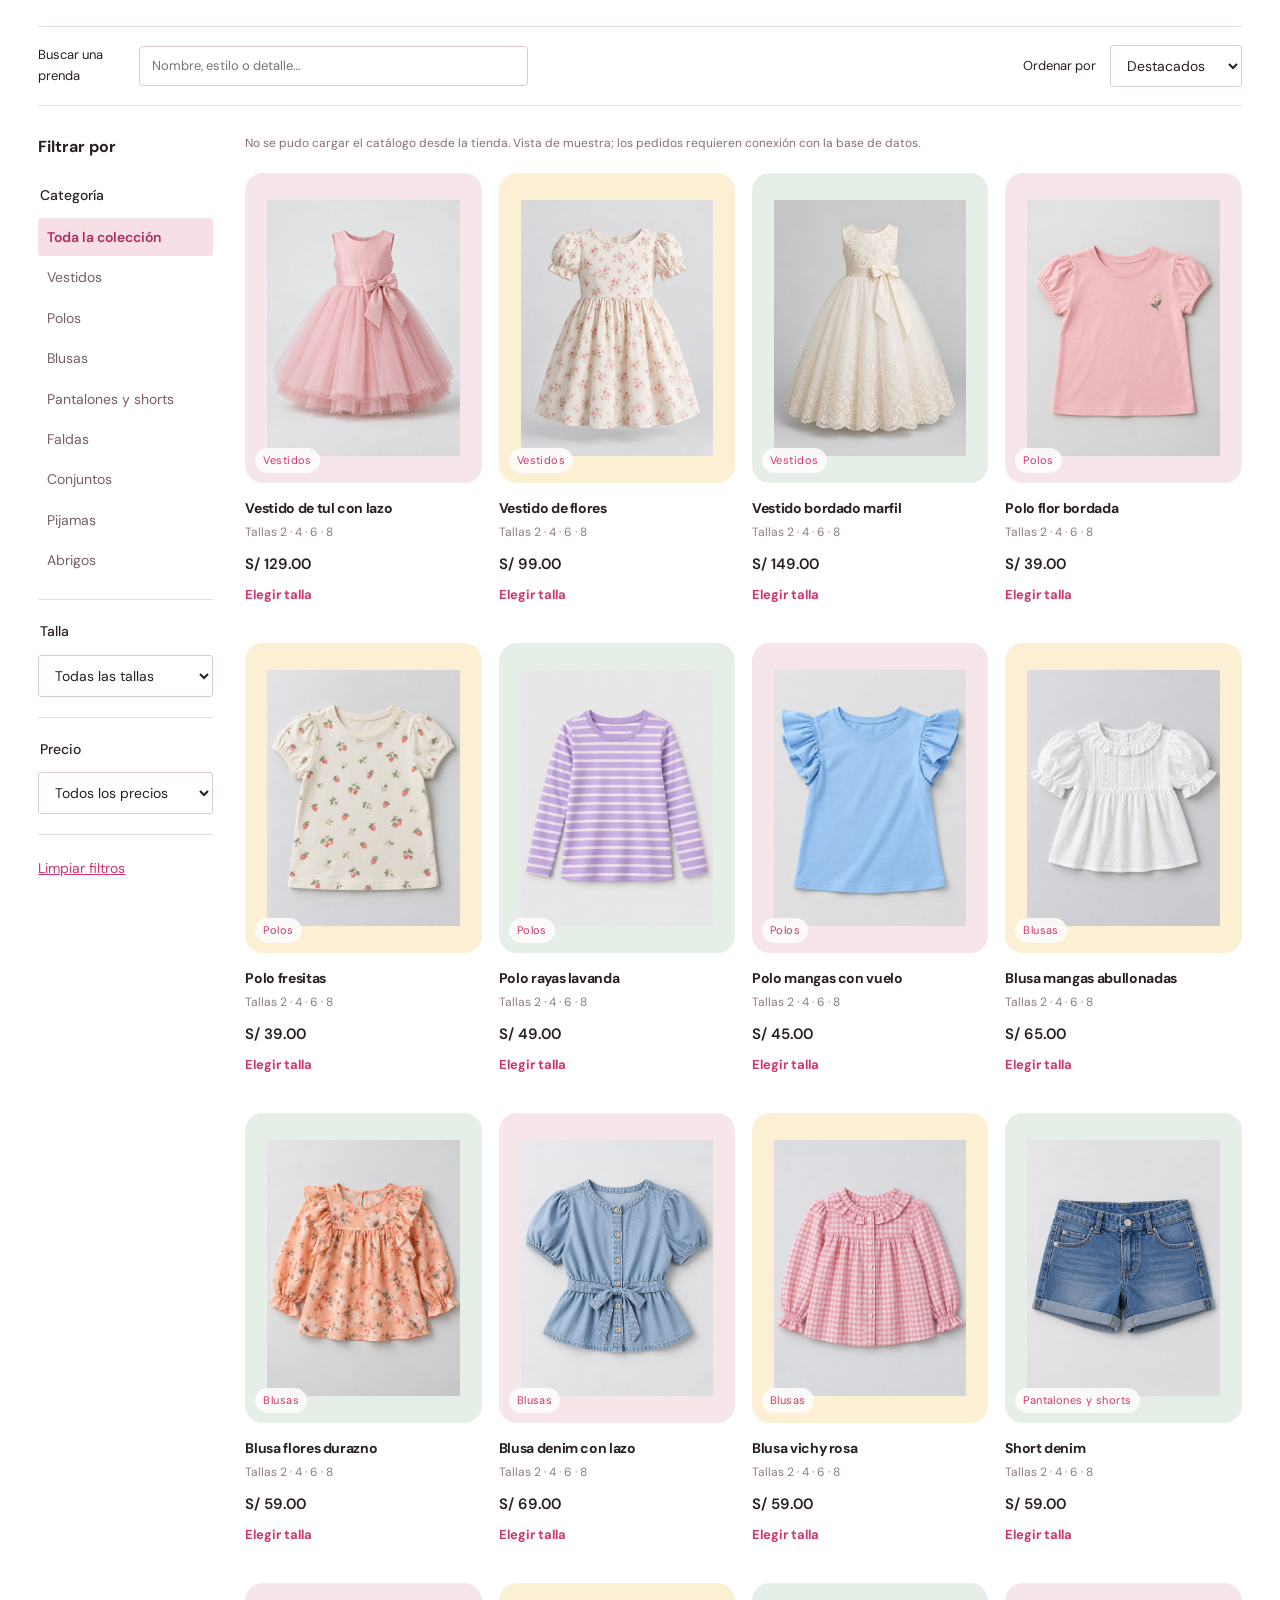
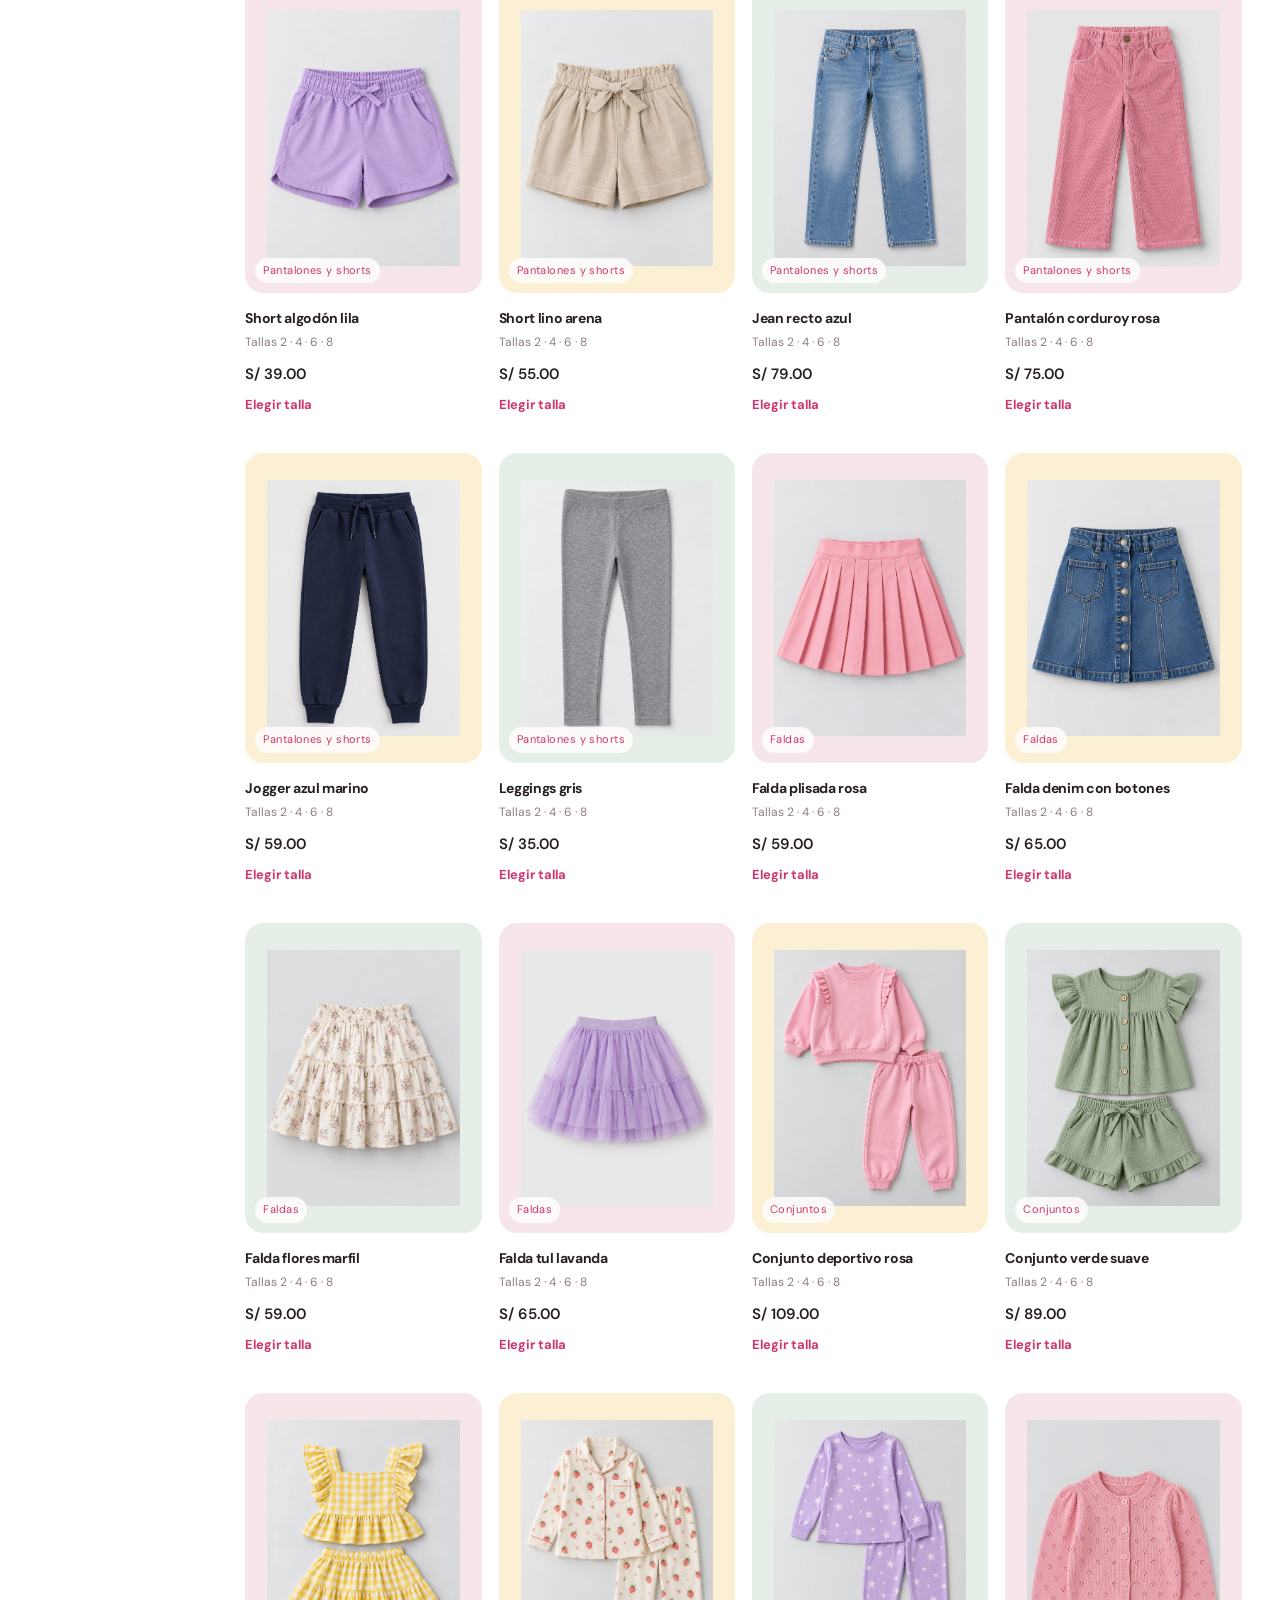
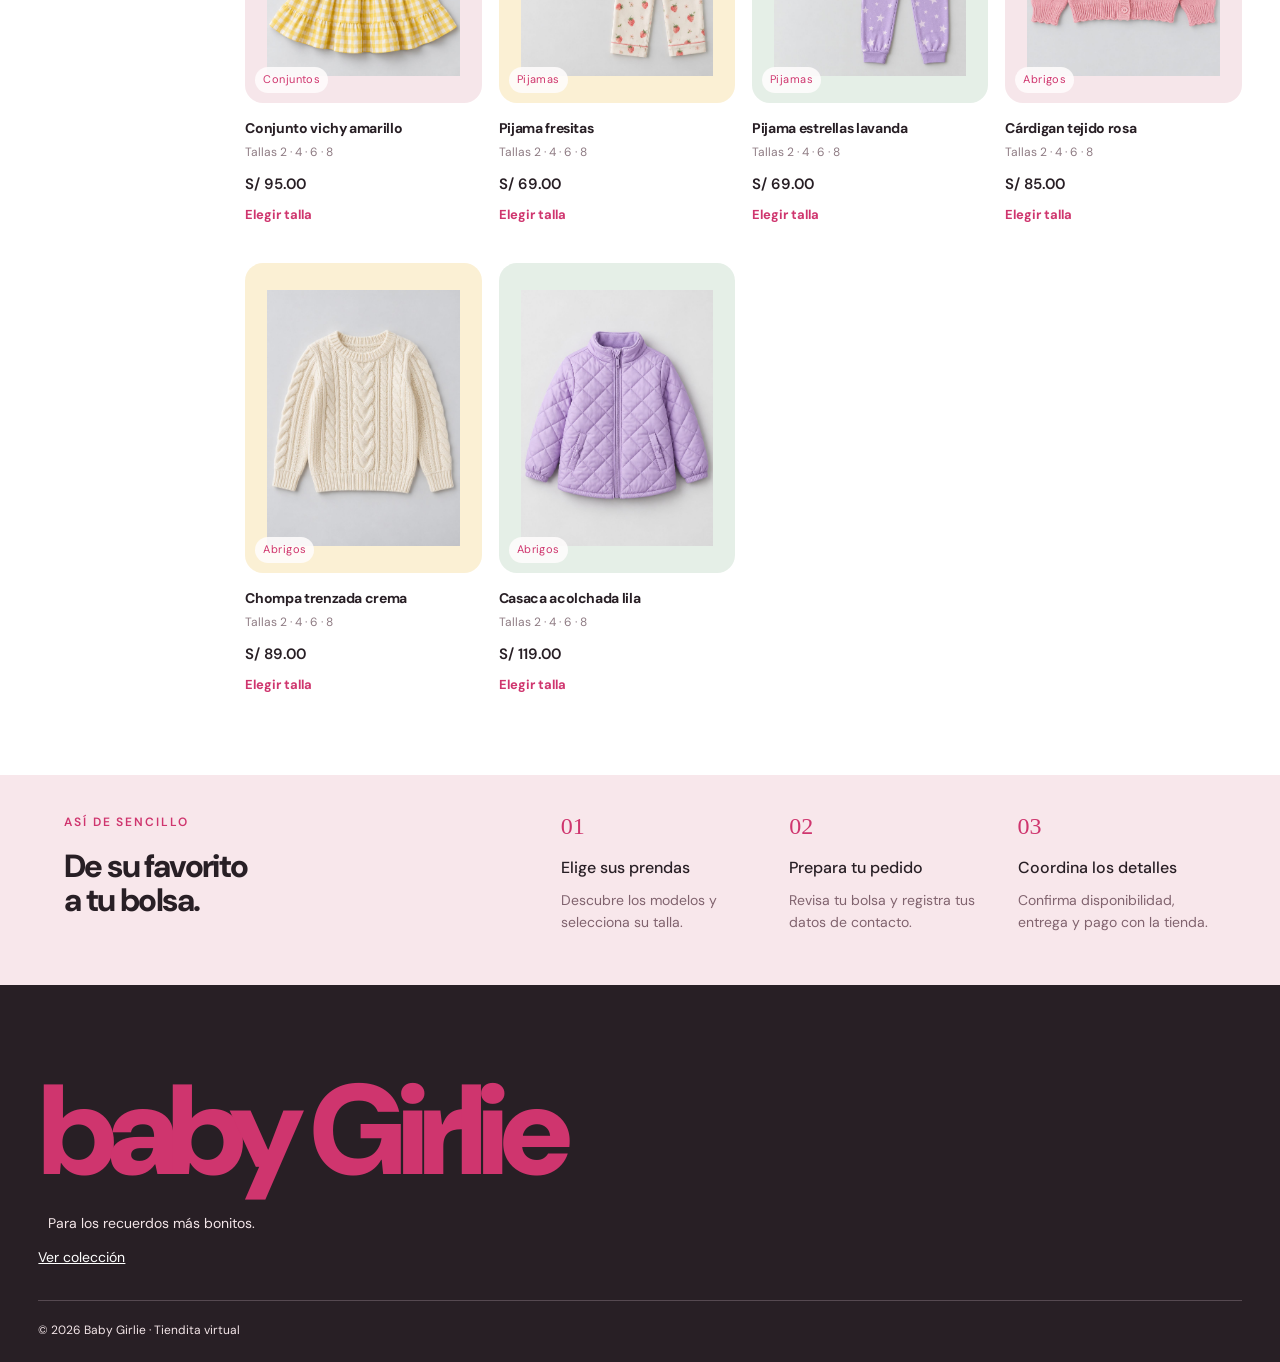
==== commit 5e8bcaf5: "Restyle Baby Girlie with colorful editorial layout" ====
--- a/wwwroot/index.html
+++ b/wwwroot/index.html
@@ -1,7 +1,22 @@
 <!doctype html>
-<html lang="es"><head><meta charset="UTF-8"><meta name="viewport" content="width=device-width, initial-scale=1"><title>Baby Girlie · Ropa y vestidos para niñas</title><meta name="description" content="Descubre el catálogo de ropa para niñas de Baby Girlie. Elige un modelo y talla y prepara tu pedido."><link rel="icon" href="data:image/svg+xml,%3Csvg xmlns='http://www.w3.org/2000/svg' viewBox='0 0 40 40'%3E%3Crect width='40' height='40' rx='20' fill='%23bd4166'/%3E%3Ctext x='20' y='29' text-anchor='middle' font-size='28' fill='white' font-family='Georgia'%3Eb%3C/text%3E%3C/svg%3E"><link rel="stylesheet" href="style.css"><link rel="stylesheet" href="catalog.css"><link rel="stylesheet" href="store.css"><link rel="stylesheet" href="banner-refresh.css?v=2"><link rel="stylesheet" href="hero-products.css?v=3"><link rel="stylesheet" href="account.css"></head>
-<body><div class="announcement">BABY GIRLIE · ROPA PARA NIÑAS</div><header><a class="brand" href="#"><img src="assets/logo.jpeg" alt="Baby Girlie, tiendita virtual"><span>baby <b>Girlie</b><small>TIENDITA VIRTUAL</small></span></a><nav aria-label="Navegación principal"><a href="#catalogo">Colección</a><a href="#como">Cómo comprar</a><button class="account-button" id="account-button" type="button">Mi cuenta</button><button class="bag" onclick="openCart()">Mi bolsa <span id="count">0</span></button></nav></header>
-<main><section class="shop-banner" aria-roledescription="carrusel" aria-label="Colección Baby Girlie"><div><p class="eyebrow" id="banner-eyebrow">LA COLECCIÓN DE BABY GIRLIE</p><h1 id="banner-title">Ropa para<br><em>cada día.</em></h1><p id="banner-description">Ropa para jugar, salir y disfrutar de ser niña.</p><a class="button" href="#catalogo">Explorar colección</a></div><div class="banner-visual" data-theme="rose"><div class="banner-stage"><figure class="banner-card banner-card--left"><img id="hero-left" src="assets/item-04.jpg" alt="Polo rosa con flor bordada"></figure><figure class="banner-card banner-card--main"><img id="hero-image" src="assets/dress-2-only.jpg" alt="Vestido floral para niña"></figure><figure class="banner-card banner-card--right"><img id="hero-right" src="assets/item-20.jpg" alt="Falda de denim con botones"></figure></div></div><div class="banner-controls" aria-label="Controles del banner"><button id="banner-prev" type="button" aria-label="Imagen anterior">‹</button><div id="banner-dots" class="banner-dots" aria-label="Elegir imagen"></div><button id="banner-next" type="button" aria-label="Imagen siguiente">›</button></div></section><section id="catalogo" class="catalog"><p class="breadcrumb">Inicio / Niñas / <strong>Ropa para niñas</strong></p><div class="section-heading"><div><p class="eyebrow">BABY GIRLIE · NIÑAS</p><h2>Ropa para niñas</h2><p class="catalog-description">Prendas de todos los días y favoritos para ocasiones especiales.</p></div><span id="result-count"></span></div><div class="catalog-tools"><label class="search-field">Buscar una prenda<input id="catalog-search" type="search" placeholder="Nombre, estilo o detalle…"></label><label>Ordenar por<select id="catalog-sort"><option value="default">Destacados</option><option value="price-asc">Menor precio</option><option value="price-desc">Mayor precio</option><option value="name">Nombre A–Z</option></select></label></div><div class="shop-layout"><aside class="catalog-sidebar"><h3>Filtrar por</h3><fieldset><legend>Categoría</legend><div class="filters" aria-label="Filtrar ropa"><button class="active" data-filter="Todos">Toda la colección</button><button data-filter="Vestidos">Vestidos</button><button data-filter="Polos">Polos</button><button data-filter="Blusas">Blusas</button><button data-filter="Pantalones y shorts">Pantalones y shorts</button><button data-filter="Faldas">Faldas</button><button data-filter="Conjuntos">Conjuntos</button><button data-filter="Pijamas">Pijamas</button><button data-filter="Abrigos">Abrigos</button></div></fieldset><fieldset><legend>Talla</legend><select id="catalog-size" aria-label="Filtrar por talla"><option value="">Todas las tallas</option><option>2</option><option>4</option><option>6</option><option>8</option></select></fieldset><fieldset><legend>Precio</legend><select id="catalog-price" aria-label="Filtrar por precio"><option value="">Todos los precios</option><option value="100">Hasta S/ 100</option><option value="150">Hasta S/ 150</option></select></fieldset><button id="clear-filters" class="clear-filters">Limpiar filtros</button></aside><div><p class="sample-note">Colección de demostración · Fotos, precios y tallas referenciales.</p><div id="products" class="grid"></div></div></div></section><section id="como" class="how"><div><p class="eyebrow">ASÍ DE SENCILLO</p><h2>De su favorito<br>a tu bolsa.</h2></div><ol><li><span>01</span><div><h3>Elige sus prendas</h3><p>Descubre los modelos y selecciona su talla.</p></div></li><li><span>02</span><div><h3>Prepara tu pedido</h3><p>Revisa tu bolsa y registra tus datos de contacto.</p></div></li><li><span>03</span><div><h3>Coordina los detalles</h3><p>Confirma disponibilidad, entrega y pago con la tienda.</p></div></li></ol></section></main>
+<html lang="es"><head><meta charset="UTF-8"><meta name="viewport" content="width=device-width, initial-scale=1"><title>Baby Girlie · Ropa y vestidos para niñas</title><meta name="description" content="Descubre el catálogo de ropa para niñas de Baby Girlie. Elige un modelo y talla y prepara tu pedido."><link rel="icon" href="data:image/svg+xml,%3Csvg xmlns='http://www.w3.org/2000/svg' viewBox='0 0 40 40'%3E%3Crect width='40' height='40' rx='20' fill='%23bd4166'/%3E%3Ctext x='20' y='29' text-anchor='middle' font-size='28' fill='white' font-family='Georgia'%3Eb%3C/text%3E%3C/svg%3E"><link rel="stylesheet" href="style.css"><link rel="stylesheet" href="catalog.css"><link rel="stylesheet" href="store.css"><link rel="stylesheet" href="banner-refresh.css?v=2"><link rel="stylesheet" href="hero-products.css?v=3"><link rel="stylesheet" href="account.css"><link rel="stylesheet" href="editorial.css?v=1"></head>
+<body><header><a class="brand" href="#" aria-label="Baby Girlie, inicio"><img src="assets/logo.jpeg" alt=""><span>baby <b>Girlie</b><small>TIENDITA VIRTUAL</small></span></a><nav aria-label="Navegación principal"><a href="#featured-heading">Destacados</a><a href="#catalogo">Niña</a><a href="#catalogo" data-category-link="Vestidos">Vestidos</a><a href="#como">Cómo comprar</a><button class="account-button" id="account-button" type="button">Mi cuenta</button><button class="bag" onclick="openCart()">Bolsa <span id="count">0</span></button></nav></header>
+<main><section class="shop-banner" aria-roledescription="carrusel" aria-label="Colección Baby Girlie"><div><p class="eyebrow" id="banner-eyebrow">LA COLECCIÓN DE BABY GIRLIE</p><h1 id="banner-title">Ropa para<br><em>cada aventura.</em></h1><p id="banner-description">Prendas suaves, colores alegres y mucha libertad para jugar.</p><a class="button" href="#catalogo">Ver la colección</a></div><div class="banner-visual" data-theme="rose"><div class="banner-stage"><figure class="banner-card banner-card--left"><img id="hero-left" src="assets/item-04.jpg" alt="Polo rosa con flor bordada"></figure><figure class="banner-card banner-card--main"><img id="hero-image" src="assets/dress-2-only.jpg" alt="Vestido floral para niña"></figure><figure class="banner-card banner-card--right"><img id="hero-right" src="assets/item-20.jpg" alt="Falda de denim con botones"></figure></div></div><a class="banner-promo" href="#catalogo"><span><strong>30 prendas por descubrir</strong><small>Vestidos y ropa para cada día</small></span><span aria-hidden="true">↗</span></a><div class="banner-controls" aria-label="Controles del banner"><button id="banner-prev" type="button" aria-label="Imagen anterior">‹</button><div id="banner-dots" class="banner-dots" aria-label="Elegir imagen"></div><button id="banner-next" type="button" aria-label="Imagen siguiente">›</button></div></section>
+    <section class="category-section" aria-labelledby="category-heading">
+      <div class="editorial-section-title"><div><p class="eyebrow">PARA CADA MOMENTO</p><h2 id="category-heading">Encuentra su favorito.</h2></div><p>Prendas cómodas para descubrir el mundo a su manera.</p></div>
+      <div class="category-tiles">
+        <a class="category-tile tile-rose" href="#catalogo" data-category-link="Vestidos"><span>Para celebrar</span><strong>Vestidos</strong><img src="assets/dress-1-only.jpg" alt="" loading="lazy"></a>
+        <a class="category-tile tile-cream" href="#catalogo" data-category-link="Conjuntos"><span>Listas para jugar</span><strong>Conjuntos</strong><img src="assets/item-24.jpg" alt="" loading="lazy"></a>
+        <a class="category-tile tile-green" href="#catalogo" data-category-link="Pijamas"><span>Dulces sueños</span><strong>Pijamas</strong><img src="assets/item-26.jpg" alt="" loading="lazy"></a>
+        <a class="category-tile tile-ink" href="#catalogo" data-category-link="Abrigos"><span>Un abrazo extra</span><strong>Abrigos</strong><img src="assets/item-28.jpg" alt="" loading="lazy"></a>
+      </div>
+    </section>
+    <section class="featured-section" aria-labelledby="featured-heading"><div class="editorial-section-title"><div><p class="eyebrow">UNA PRIMERA MIRADA</p><h2 id="featured-heading">Nos encantan estas prendas.</h2></div><a class="text-link" href="#catalogo">Ver toda la colección <span aria-hidden="true">↗</span></a></div><div class="featured-grid">
+      <article class="featured-card"><button type="button" data-featured-id="rosa" aria-label="Ver Vestido de tul con lazo"><span class="featured-image featured-rose"><img src="assets/dress-1-only.jpg" alt="Vestido de tul con lazo" loading="lazy"><span class="featured-plus" aria-hidden="true">+</span></span><span class="featured-name">Vestido de tul con lazo</span><span class="featured-type">Vestidos</span></button></article>
+      <article class="featured-card"><button type="button" data-featured-id="item-04" aria-label="Ver Polo flor bordada"><span class="featured-image featured-cream"><img src="assets/item-04.jpg" alt="Polo flor bordada" loading="lazy"><span class="featured-plus" aria-hidden="true">+</span></span><span class="featured-name">Polo flor bordada</span><span class="featured-type">Polos</span></button></article>
+      <article class="featured-card"><button type="button" data-featured-id="item-24" aria-label="Ver Conjunto verde suave"><span class="featured-image featured-green"><img src="assets/item-24.jpg" alt="Conjunto verde suave" loading="lazy"><span class="featured-plus" aria-hidden="true">+</span></span><span class="featured-name">Conjunto verde suave</span><span class="featured-type">Conjuntos</span></button></article>
+      <article class="featured-card"><button type="button" data-featured-id="item-22" aria-label="Ver Falda tul lavanda"><span class="featured-image featured-rose"><img src="assets/item-22.jpg" alt="Falda tul lavanda" loading="lazy"><span class="featured-plus" aria-hidden="true">+</span></span><span class="featured-name">Falda tul lavanda</span><span class="featured-type">Faldas</span></button></article>
+    </div></section><section id="catalogo" class="catalog"><p class="breadcrumb">Inicio / Niñas / <strong>Ropa para niñas</strong></p><div class="section-heading"><div><p class="eyebrow">BABY GIRLIE · NIÑAS</p><h2>Ropa para niñas</h2><p class="catalog-description">Prendas de todos los días y favoritos para ocasiones especiales.</p></div><span id="result-count"></span></div><div class="catalog-tools"><label class="search-field">Buscar una prenda<input id="catalog-search" type="search" placeholder="Nombre, estilo o detalle…"></label><label>Ordenar por<select id="catalog-sort"><option value="default">Destacados</option><option value="price-asc">Menor precio</option><option value="price-desc">Mayor precio</option><option value="name">Nombre A–Z</option></select></label></div><div class="shop-layout"><aside class="catalog-sidebar"><h3>Filtrar por</h3><fieldset><legend>Categoría</legend><div class="filters" aria-label="Filtrar ropa"><button class="active" data-filter="Todos">Toda la colección</button><button data-filter="Vestidos">Vestidos</button><button data-filter="Polos">Polos</button><button data-filter="Blusas">Blusas</button><button data-filter="Pantalones y shorts">Pantalones y shorts</button><button data-filter="Faldas">Faldas</button><button data-filter="Conjuntos">Conjuntos</button><button data-filter="Pijamas">Pijamas</button><button data-filter="Abrigos">Abrigos</button></div></fieldset><fieldset><legend>Talla</legend><select id="catalog-size" aria-label="Filtrar por talla"><option value="">Todas las tallas</option><option>2</option><option>4</option><option>6</option><option>8</option></select></fieldset><fieldset><legend>Precio</legend><select id="catalog-price" aria-label="Filtrar por precio"><option value="">Todos los precios</option><option value="100">Hasta S/ 100</option><option value="150">Hasta S/ 150</option></select></fieldset><button id="clear-filters" class="clear-filters">Limpiar filtros</button></aside><div><p class="sample-note">Colección de demostración · Fotos, precios y tallas referenciales.</p><div id="products" class="grid"></div></div></div></section><section id="como" class="how"><div><p class="eyebrow">ASÍ DE SENCILLO</p><h2>De su favorito<br>a tu bolsa.</h2></div><ol><li><span>01</span><div><h3>Elige sus prendas</h3><p>Descubre los modelos y selecciona su talla.</p></div></li><li><span>02</span><div><h3>Prepara tu pedido</h3><p>Revisa tu bolsa y registra tus datos de contacto.</p></div></li><li><span>03</span><div><h3>Coordina los detalles</h3><p>Confirma disponibilidad, entrega y pago con la tienda.</p></div></li></ol></section></main>
 <footer><div class="footer-brand">baby <em>Girlie</em></div><p>Para los recuerdos más bonitos.</p><a href="#catalogo">Ver colección</a><small>© <span id="year"></span> Baby Girlie · Tiendita virtual</small></footer>
 <dialog id="detail"><button class="close" aria-label="Cerrar detalle" onclick="document.getElementById('detail').close()">×</button><div id="detail-content"></div></dialog>
 <dialog id="cart"><button class="close" aria-label="Cerrar bolsa" onclick="document.getElementById('cart').close()">×</button><p class="eyebrow">TUS FAVORITOS</p><h2>Mi bolsa</h2><div id="cart-items"></div><div id="checkout"><div class="total"><span>Subtotal</span><strong id="total"></strong></div><p class="muted">Entrega y disponibilidad por confirmar. Productos de muestra.</p><form id="order-form"><label>Tu nombre<input name="name" required maxlength="80" autocomplete="name"></label><label>WhatsApp de contacto<input name="phone" type="tel" required maxlength="25" autocomplete="tel"></label><label>Ciudad o distrito<input name="city" required maxlength="100" autocomplete="address-level2"></label><label>Notas para tu pedido <span class="muted">(opcional)</span><textarea name="notes" rows="2" maxlength="400"></textarea></label><button class="button full" type="submit" id="order-button">Registrar pedido</button></form><p class="payment-note">Pago con tarjeta: próximamente, cuando la tienda habilite su pasarela.</p><div id="order-result" hidden><h3>Resumen de tu pedido</h3><p id="order-status"></p><textarea id="order-text" readonly rows="8" aria-label="Resumen del pedido"></textarea><button class="outline full" id="copy-order">Copiar pedido</button><a id="whatsapp-link" class="button full" target="_blank" rel="noopener" hidden>Enviar por WhatsApp</a></div></div></dialog><dialog id="account" aria-labelledby="account-title"><button class="close" aria-label="Cerrar cuenta" onclick="document.getElementById('account').close()">×</button><p class="eyebrow">BABY GIRLIE</p><h2 id="account-title">Mi cuenta</h2><div id="account-guest"><div class="account-tabs"><button id="login-tab" class="active" type="button">Iniciar sesión</button><button id="register-tab" type="button">Crear cuenta</button></div><form id="account-form"><label>Correo electrónico<input name="email" type="email" required autocomplete="email" maxlength="256" placeholder="tu@correo.com"></label><label>Contraseña<input id="account-password" name="password" type="password" required minlength="8" maxlength="128" autocomplete="current-password"></label><p id="password-tip" class="muted" hidden>Usa al menos 8 caracteres.</p><p id="account-error" class="form-error" role="alert" hidden></p><button id="account-submit" class="button full" type="submit">Iniciar sesión</button></form><p class="muted">Puedes registrarte con Gmail o cualquier correo electrónico.</p></div><div id="account-signed" hidden><p>Sesión iniciada con <strong id="account-email"></strong></p><h3>Mis pedidos</h3><div id="my-orders"></div><button id="logout-button" class="outline full" type="button">Cerrar sesión</button></div></dialog><div id="toast" role="status"></div><script src="app.js?v=4"></script></body></html>
--- a/wwwroot/editorial.css
+++ b/wwwroot/editorial.css
@@ -0,0 +1,37 @@
+/* Baby Girlie — colorful editorial storefront */
+:root{--pink:#cf356e;--blush:#f7dfe5;--ink:#281f25;--gold:#efbd44;--green:#347849}
+body{background:#fff;color:var(--ink)}
+header{max-width:1420px;min-height:82px;padding:12px max(3%,calc((100vw - 1320px)/2));background:#fff}
+.brand{gap:10px}.brand img{width:54px;height:54px}.brand span{font:italic 23px Georgia;color:var(--pink)}.brand b{color:#d7a62d}.brand small{font-size:8px;margin-top:6px}
+nav{gap:24px;font-size:13px;font-weight:700}nav a:hover,.text-link:hover{color:var(--pink)}
+.account-button{border:0;background:transparent;color:var(--ink);font-weight:700;padding:9px 2px}
+.bag{background:var(--ink);border-color:var(--ink);color:#fff;padding:9px 16px;font-weight:700}.bag span{background:var(--pink)}
+.preview-ribbon{background:var(--pink);color:white;text-align:center;font-size:10px;font-weight:700;letter-spacing:.13em;padding:6px 12px}
+.shop-banner{max-width:1320px;margin:0 auto 14px;display:grid;grid-template-columns:2fr 1fr;gap:12px;height:500px;min-height:500px;background:none;box-shadow:none;overflow:visible}
+.shop-banner>div:first-child{grid-column:1;grid-row:1;background:var(--pink);border-radius:23px;padding:42px clamp(34px,4vw,62px) 48px;display:flex;flex-direction:column;justify-content:center;align-items:flex-start;color:#fff}
+.shop-banner .eyebrow{color:#fff;font-size:12px;letter-spacing:.09em;margin-bottom:auto}
+.shop-banner h1{font:800 clamp(48px,5.8vw,80px)/.99 'DM Sans',Arial,sans-serif;letter-spacing:-.075em;color:#fff;max-width:650px;margin:0 0 20px}
+.shop-banner h1 em{font-style:normal;font-weight:800;color:#fff}
+.shop-banner p:not(.eyebrow){color:#fff;font-size:16px;line-height:1.45;max-width:390px;margin:0 0 24px}
+.shop-banner .button{background:#fff;color:var(--ink);border-radius:30px;font-size:14px;font-weight:700;padding:13px 25px}.shop-banner .button:hover{background:#fff2d0}
+.shop-banner>.banner-visual{grid-column:2;grid-row:1;align-self:start;height:calc(100% - 98px);min-height:0;border-radius:23px;background:#f7e1e6;overflow:hidden}
+.shop-banner .banner-visual[data-theme="cream"]{background:#f7edce}.shop-banner .banner-visual[data-theme="sage"]{background:#e0eee4}
+.shop-banner .banner-stage::before{width:90%;border-color:#fff9;left:5%;top:5%}
+.shop-banner .banner-card--left,.shop-banner .banner-card--right{display:none}
+.shop-banner .banner-card--main{left:50%;top:10%;width:65%;height:77%;transform:translateX(-50%) rotate(-3deg);padding:10px;border:0;border-radius:7px;box-shadow:0 18px 35px #6745552b}
+.shop-banner .banner-visual .banner-card img{height:100%;min-height:0;object-fit:contain;background:#f8f7f5;border-radius:3px}
+.shop-banner>.banner-controls{right:18px;bottom:115px;left:auto;background:#fff;border-radius:30px;box-shadow:0 4px 14px #44212c1b;padding:6px 9px}
+.banner-promo{grid-column:2;grid-row:1;align-self:end;height:86px;display:flex;align-items:center;justify-content:space-between;gap:12px;padding:12px 24px;background:var(--gold);border-radius:21px;color:var(--ink);z-index:1}
+.banner-promo strong{font:800 clamp(17px,1.9vw,24px)/1.05 'DM Sans',sans-serif;letter-spacing:-.04em;display:block}.banner-promo small{font-size:12px;display:block;margin-top:4px}.banner-promo>span:last-child{font-size:25px}
+.category-section,.featured-section{max-width:1320px;margin:auto;padding:0 0 58px}
+.editorial-section-title{display:flex;justify-content:space-between;align-items:end;gap:25px;margin:0 0 21px}.editorial-section-title .eyebrow{margin:0 0 7px;font-size:10px}.editorial-section-title h2{font:800 clamp(29px,3vw,40px)/1.08 'DM Sans',sans-serif;letter-spacing:-.055em}.editorial-section-title>p{font-size:14px;color:#77666e;margin:0;max-width:260px}.text-link{text-decoration:underline;text-underline-offset:4px;font-size:13px;font-weight:700;white-space:nowrap}
+.category-tiles{display:grid;grid-template-columns:repeat(4,minmax(0,1fr));gap:12px}.category-tile{height:185px;position:relative;border-radius:22px;overflow:hidden;padding:20px 22px;display:flex;flex-direction:column;justify-content:space-between;transition:transform .2s}.category-tile:hover{transform:translateY(-4px)}.category-tile span,.category-tile strong{position:relative;z-index:1}.category-tile span{font-size:12px;font-weight:700}.category-tile strong{font:800 clamp(23px,2.7vw,34px)/1 'DM Sans',sans-serif;letter-spacing:-.05em}.category-tile img{position:absolute;right:-4px;bottom:0;width:43%;height:77%;object-fit:contain;mix-blend-mode:multiply;opacity:.94}.tile-rose{background:#f6dfe5}.tile-cream{background:#fcf0c8}.tile-green{background:#31784a;color:#fff}.tile-green img{mix-blend-mode:normal;border-radius:12px;right:10px;bottom:10px;width:40%;height:64%}.tile-ink{background:#281f25;color:#fff}.tile-ink img{mix-blend-mode:normal;border-radius:12px;right:10px;bottom:10px;width:40%;height:64%}
+.featured-section{padding-top:7px}.featured-grid{display:grid;grid-template-columns:repeat(4,minmax(0,1fr));gap:15px}.featured-card button{background:none;border:0;text-align:left;padding:0;width:100%;color:var(--ink)}.featured-image{height:300px;display:block;position:relative;overflow:hidden;border-radius:20px}.featured-image img{width:100%;height:100%;object-fit:contain;padding:25px;mix-blend-mode:multiply;transition:transform .25s}.featured-card button:hover img{transform:scale(1.06)}.featured-rose{background:#f6dfe5}.featured-cream{background:#fcf0c8}.featured-green{background:#e2efe5}.featured-plus{position:absolute;right:12px;bottom:12px;width:39px;height:39px;border-radius:50%;background:var(--ink);color:#fff;font:24px/39px Arial;text-align:center}.featured-name{display:block;font-size:14px;font-weight:700;margin-top:10px}.featured-type{display:block;font-size:12px;color:#897780;margin-top:2px}
+.catalog{max-width:1320px;padding:10px 0 70px;background:#fff}.catalog .section-heading h2{font:800 clamp(31px,3.2vw,44px)/1.1 'DM Sans',sans-serif;letter-spacing:-.055em}.catalog .breadcrumb{margin-bottom:15px}.catalog .sample-note{font-size:12px;color:#866f77}.catalog-tools{border-color:#e9dfe2}.catalog-sidebar .filters .active{background:#f6dfe5;color:#ad2b5d}.catalog-sidebar .filters button:hover{background:#faf0f3}.grid{gap:28px 17px}.product-image{height:310px;border-radius:18px;background:#f6e6ea}.grid article:nth-child(3n+2) .product-image{background:#fbf0d4}.grid article:nth-child(3n+3) .product-image{background:#e5efe7}.product-image img{padding:22px;background:transparent}.product-info h3{font-weight:700;letter-spacing:-.025em}.product-info p{color:#8e7b83}.view{text-decoration:none;font-weight:700}.badge{border-radius:20px;background:#fffdfddc}
+.how{background:#f8e7eb}.how h2{font:800 32px/1.05 'DM Sans',sans-serif;letter-spacing:-.05em}.how li>span{color:var(--pink)}
+footer{background:var(--ink);color:#fff;text-align:left;padding:45px max(3%,calc((100vw - 1320px)/2)) 22px}footer .footer-brand{font:900 clamp(58px,10vw,145px)/.95 'DM Sans',sans-serif;letter-spacing:-.085em;color:var(--pink);white-space:nowrap;margin:40px 0 20px}footer .footer-brand em{font-style:normal;color:var(--pink)}footer p,footer small{color:#f4e6e9}footer a{color:#fff;text-decoration:underline}footer small{border-color:#564951;margin-top:30px}
+@media(max-width:1370px){.shop-banner,.category-section,.featured-section,.catalog{margin-inline:3%}}
+@media(max-width:900px){nav{gap:13px}.shop-banner{height:425px;min-height:425px}.shop-banner>.banner-visual{height:calc(100% - 87px)}.banner-promo{height:75px;padding:10px 15px}.shop-banner>.banner-controls{bottom:95px;right:15px}.category-tile{height:155px;padding:15px}.category-tile strong{font-size:25px}.featured-image{height:240px}}
+@media(max-width:700px){header{min-height:68px;padding:10px 4%}.brand img{width:45px;height:45px}.brand span{font-size:20px}.brand small{font-size:7px}nav{gap:8px}nav>a{display:none}.account-button{font-size:12px}.bag{padding:7px 9px;font-size:12px}.bag span{width:20px;height:20px;font-size:11px;margin-left:3px}.shop-banner{display:flex;flex-direction:column;height:auto;min-height:0;margin:0 4% 38px;gap:10px}.shop-banner>div:first-child{min-height:360px;padding:28px 25px 33px;border-radius:20px}.shop-banner .eyebrow{margin-bottom:56px}.shop-banner h1{font-size:clamp(45px,10vw,64px);margin-bottom:15px}.shop-banner p:not(.eyebrow){font-size:14px;max-width:300px;margin-bottom:22px}.shop-banner>.banner-visual{width:100%;height:275px;min-height:275px;border-radius:20px}.shop-banner .banner-card--main{width:min(53%,215px);height:80%;top:7%}.shop-banner>.banner-controls{right:16px;bottom:104px}.banner-promo{width:100%;height:82px;position:relative;align-self:auto;border-radius:20px}.category-section,.featured-section,.catalog{margin-inline:4%}.category-section{padding-bottom:40px}.editorial-section-title{align-items:start}.editorial-section-title>p{display:none}.category-tiles,.featured-grid{grid-template-columns:repeat(2,minmax(0,1fr));gap:10px}.category-tile{height:150px}.category-tile strong{font-size:24px}.category-tile span{font-size:10px}.category-tile img{width:46%;height:62%}.featured-image{height:225px}.featured-section{padding-bottom:45px}.text-link{font-size:11px;align-self:end}.catalog{padding-bottom:40px}.catalog .grid{grid-template-columns:repeat(2,minmax(0,1fr))}.catalog .product-image{height:235px}.catalog .product-image img{padding:14px}footer{padding:36px 5% 20px}footer .footer-brand{font-size:clamp(45px,11vw,78px);margin-top:34px}}
+@media(max-width:420px){.brand span{display:none}.shop-banner h1{font-size:48px}.category-tile strong{font-size:21px}.featured-image{height:195px}.featured-image img{padding:16px}.catalog .product-image{height:215px}}
+@media(max-width:700px){header nav a[href="#catalogo"]:not([data-category-link]){display:block;font-size:12px}}
